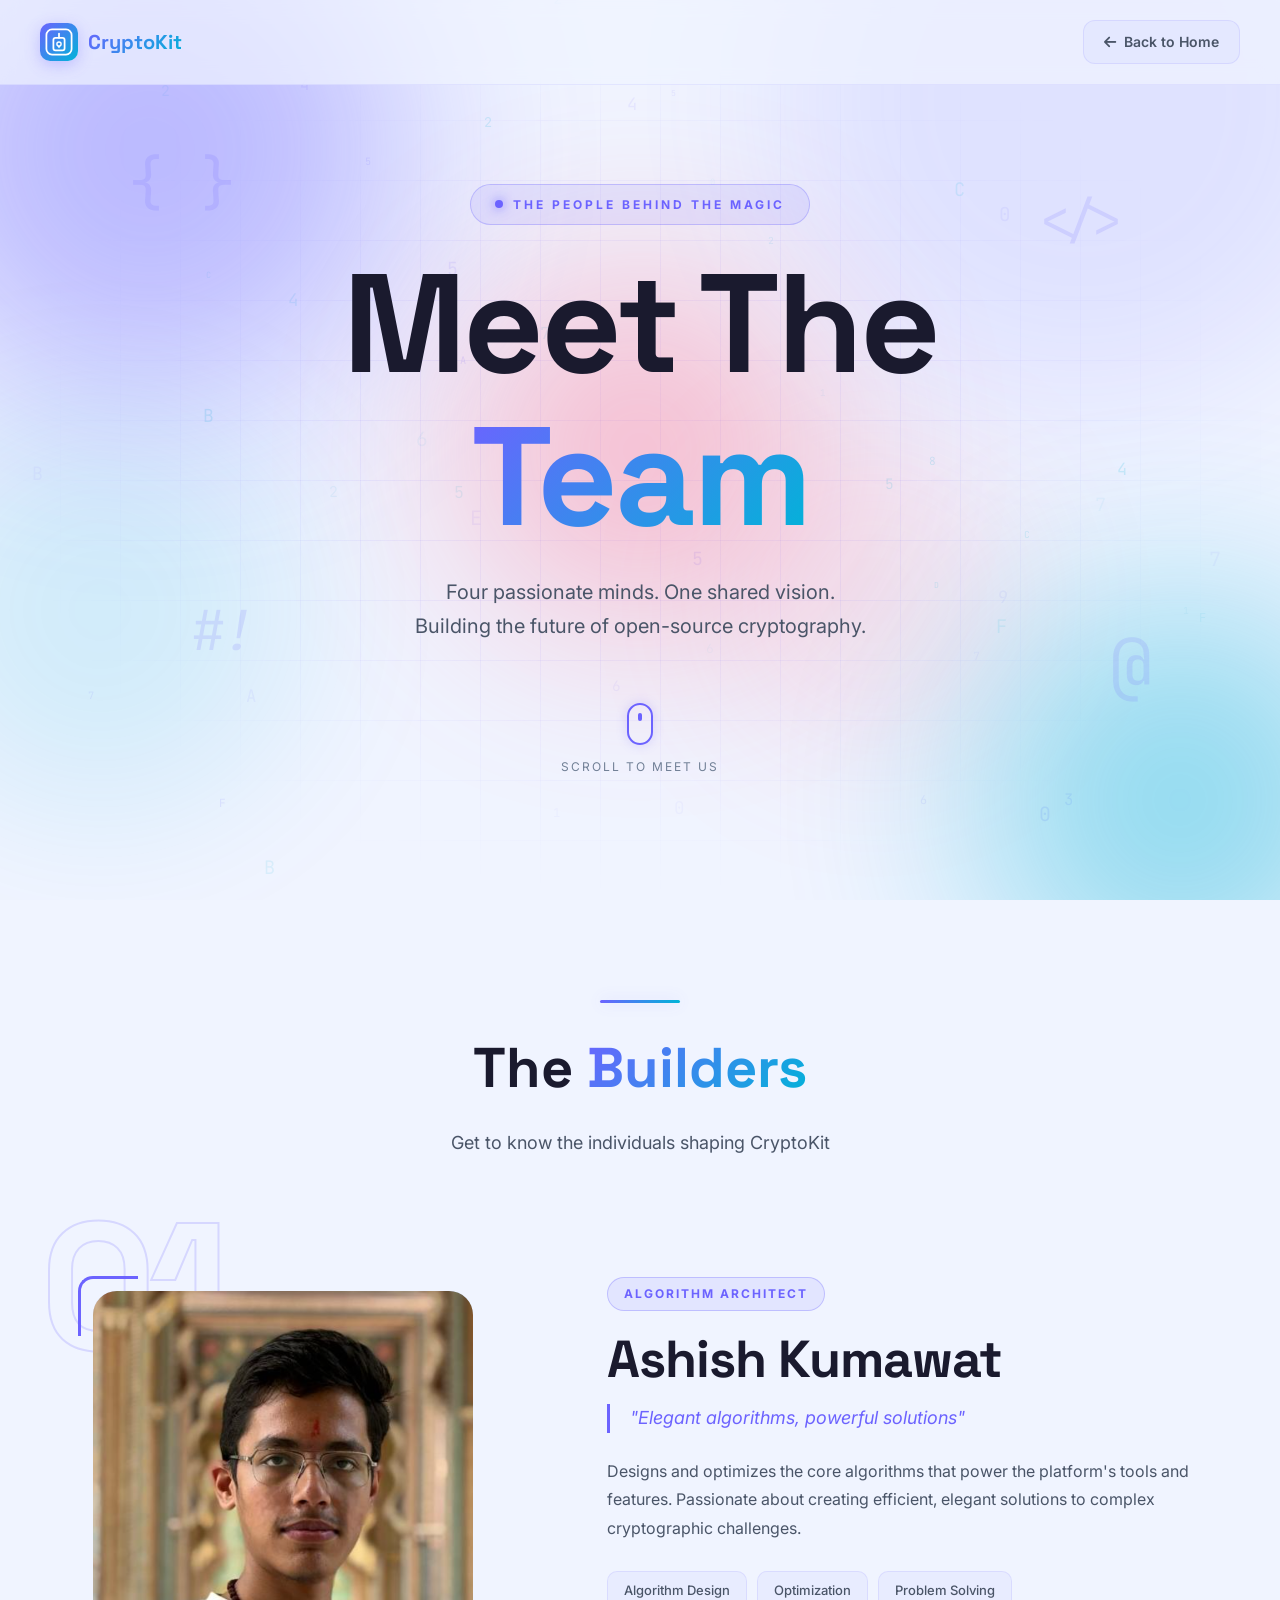
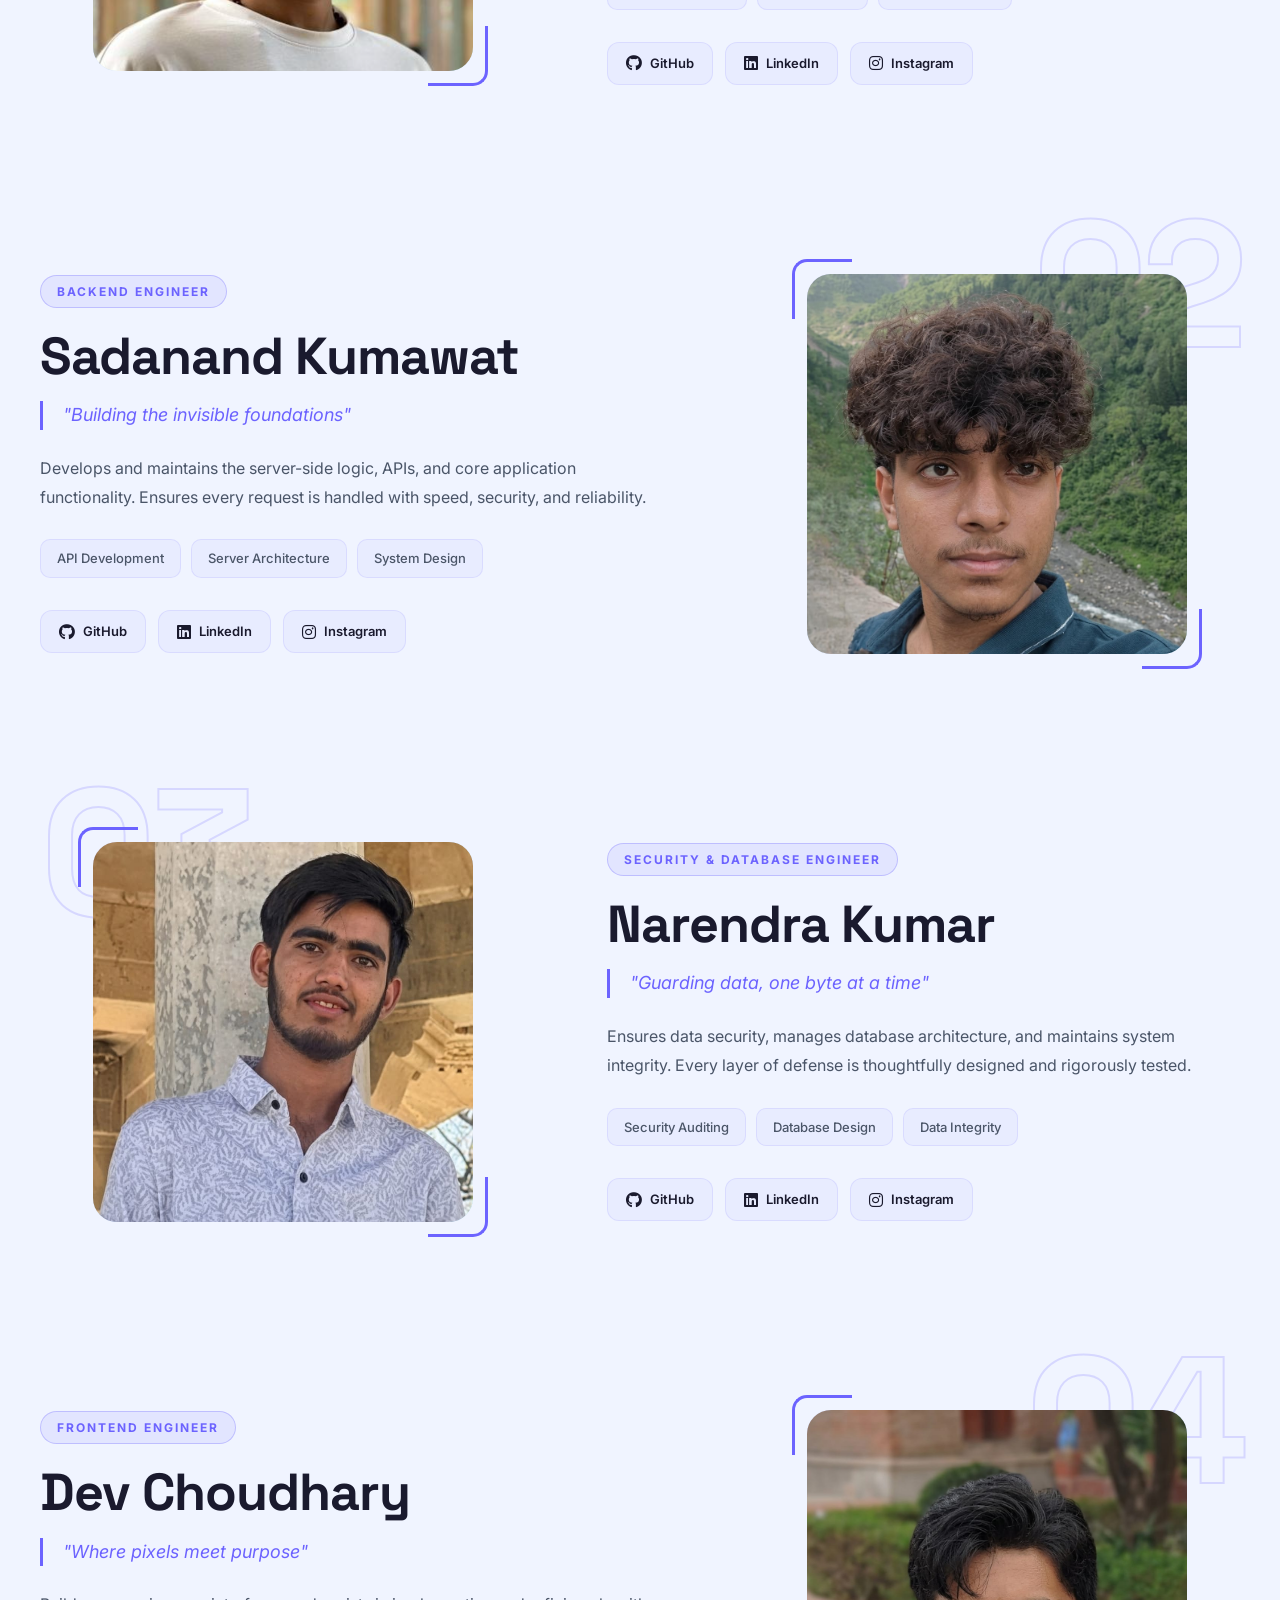
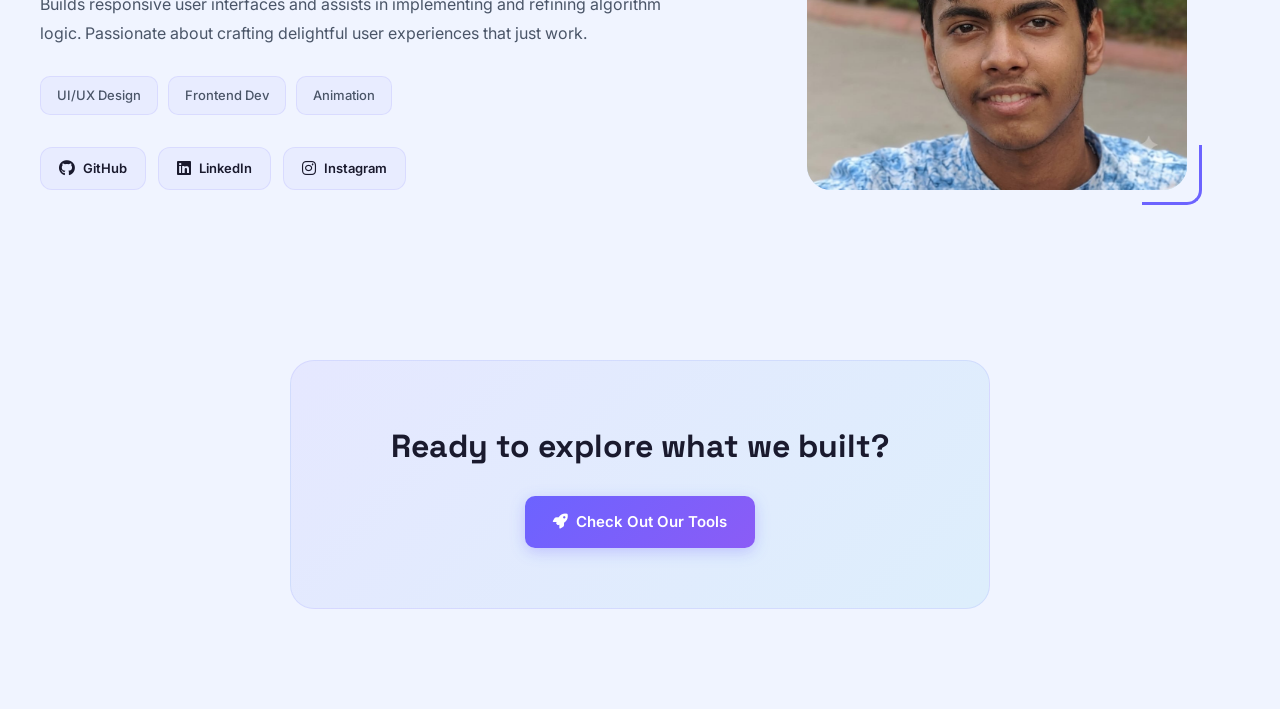
==== team.html @ e278f544 "Updated all files and added tean file" ====
<!DOCTYPE html>
<html lang="en" data-theme="normal">
<head>
    <meta charset="UTF-8">
    <meta name="viewport" content="width=device-width, initial-scale=1.0">
    <title>Meet Our Team - CryptoKit</title>

    <link href="https://fonts.googleapis.com/css2?family=Space+Grotesk:wght@300;400;500;600;700&family=JetBrains+Mono:wght@400;500;700&family=Inter:wght@300;400;500;600&family=Share+Tech+Mono&display=swap" rel="stylesheet">
    <link rel="stylesheet" href="https://cdnjs.cloudflare.com/ajax/libs/font-awesome/6.5.0/css/all.min.css">
    <link rel="stylesheet" href="style.css">
</head>
<body>

    <!-- Backgrounds -->
    <div class="bg-shapes">
        <div class="bg-shape bg-shape-1"></div>
        <div class="bg-shape bg-shape-2"></div>
        <div class="bg-shape bg-shape-3"></div>
    </div>
    <canvas id="team-particle-canvas"></canvas>

    <!-- Simple Back Navbar -->
    <nav class="team-page-nav">
        <a href="index.html" class="nav-logo">
            <div class="nav-logo-icon">
                <svg viewBox="0 0 40 40" width="28" height="28" fill="none">
                    <rect x="2" y="2" width="36" height="36" rx="8" stroke="currentColor" stroke-width="2.5"/>
                    <path d="M20 8L20 14" stroke="currentColor" stroke-width="2.5" stroke-linecap="round"/>
                    <rect x="12" y="14" width="16" height="18" rx="3" stroke="currentColor" stroke-width="2.5"/>
                    <circle cx="20" cy="23" r="3" stroke="currentColor" stroke-width="2"/>
                    <path d="M20 26L20 28" stroke="currentColor" stroke-width="2" stroke-linecap="round"/>
                </svg>
            </div>
            <span class="nav-logo-text">CryptoKit</span>
        </a>

        <a href="index.html" class="btn-back">
            <i class="fas fa-arrow-left"></i>
            <span>Back to Home</span>
        </a>
    </nav>


    <!-- ═══════════════════════════════════
         CINEMATIC INTRO SECTION
    ═══════════════════════════════════ -->
    <section class="team-intro">

        <!-- Animated Grid Background -->
        <div class="tp-grid"></div>

        <!-- Animated Radial Glow -->
        <div class="tp-glow-orb tp-orb-1"></div>
        <div class="tp-glow-orb tp-orb-2"></div>
        <div class="tp-glow-orb tp-orb-3"></div>

        <!-- Hero Content -->
        <div class="tp-hero">
            <div class="tp-badge">
                <span class="tp-badge-dot"></span>
                THE PEOPLE BEHIND THE MAGIC
            </div>

            <h1 class="tp-hero-title">
                <span class="tp-word">Meet</span>
                <span class="tp-word">The</span>
                <span class="tp-word tp-gradient">Team</span>
            </h1>

            <p class="tp-hero-subtitle">
                Four passionate minds. One shared vision.
                <br/>
                Building the future of open-source cryptography.
            </p>

            <div class="tp-scroll-hint">
                <div class="tp-mouse">
                    <div class="tp-scroll-dot"></div>
                </div>
                <span>Scroll to meet us</span>
            </div>
        </div>

        <!-- Floating decorative elements -->
        <div class="tp-float tp-float-1">{ }</div>
        <div class="tp-float tp-float-2">&lt;/&gt;</div>
        <div class="tp-float tp-float-3">#!</div>
        <div class="tp-float tp-float-4">@</div>
    </section>


    <!-- ═══════════════════════════════════
         TEAM MEMBERS SHOWCASE
    ═══════════════════════════════════ -->
    <section class="tp-members-section">

        <div class="tp-section-header">
            <div class="tp-section-line"></div>
            <h2 class="tp-section-title">The <span class="tp-gradient">Builders</span></h2>
            <p class="tp-section-desc">Get to know the individuals shaping CryptoKit</p>
        </div>

        <!-- Member Cards -->
        <div class="tp-members">

            <!-- ═══ Member 1 ═══ -->
            <div class="tp-member" data-member="1">
                <div class="tp-member-number">01</div>

                <div class="tp-member-content">
                    <div class="tp-member-photo-side">
                        <div class="tp-photo-decor tp-decor-tl"></div>
                        <div class="tp-photo-decor tp-decor-br"></div>
                        <div class="tp-photo-wrap">
                            <div class="tp-photo-glow"></div>
                            <img
                                src="images/Ashish.png"
                                alt="Ashish Kumawat"
                                class="tp-photo"
                                onerror="this.style.display='none';this.nextElementSibling.style.display='flex';"
                            />
                            <div class="tp-photo-fallback" style="display:none;">AK</div>
                        </div>
                    </div>

                    <div class="tp-member-info-side">
                        <div class="tp-member-role">Algorithm Architect</div>
                        <h3 class="tp-member-name">Ashish Kumawat</h3>
                        <div class="tp-member-tagline">"Elegant algorithms, powerful solutions"</div>
                        <p class="tp-member-bio">
                            Designs and optimizes the core algorithms that power the platform's tools
                            and features. Passionate about creating efficient, elegant solutions to
                            complex cryptographic challenges.
                        </p>

                        <div class="tp-member-skills">
                            <span class="tp-skill">Algorithm Design</span>
                            <span class="tp-skill">Optimization</span>
                            <span class="tp-skill">Problem Solving</span>
                        </div>

                        <div class="tp-member-socials">
                            <a href="https://github.com/AshishKumawat04" target="_blank" class="tp-social">
                                <i class="fab fa-github"></i> GitHub
                            </a>
                            <a href="https://www.linkedin.com/in/ashish-kumawat-96a95b322" target="_blank" class="tp-social">
                                <i class="fab fa-linkedin"></i> LinkedIn
                            </a>
                            <a href="https://instagram.com/" target="_blank" class="tp-social">
                                <i class="fab fa-instagram"></i> Instagram
                            </a>
                        </div>
                    </div>
                </div>
            </div>


            <!-- ═══ Member 2 ═══ -->
            <div class="tp-member reversed" data-member="2">
                <div class="tp-member-number">02</div>

                <div class="tp-member-content">
                    <div class="tp-member-photo-side">
                        <div class="tp-photo-decor tp-decor-tl"></div>
                        <div class="tp-photo-decor tp-decor-br"></div>
                        <div class="tp-photo-wrap">
                            <div class="tp-photo-glow"></div>
                            <img
                                src="images/Sadanand.jpeg"
                                alt="Sadanand Kumawat"
                                class="tp-photo"
                                onerror="this.style.display='none';this.nextElementSibling.style.display='flex';"
                            />
                            <div class="tp-photo-fallback" style="display:none;">SK</div>
                        </div>
                    </div>

                    <div class="tp-member-info-side">
                        <div class="tp-member-role">Backend Engineer</div>
                        <h3 class="tp-member-name">Sadanand Kumawat</h3>
                        <div class="tp-member-tagline">"Building the invisible foundations"</div>
                        <p class="tp-member-bio">
                            Develops and maintains the server-side logic, APIs, and core application
                            functionality. Ensures every request is handled with speed, security,
                            and reliability.
                        </p>

                        <div class="tp-member-skills">
                            <span class="tp-skill">API Development</span>
                            <span class="tp-skill">Server Architecture</span>
                            <span class="tp-skill">System Design</span>
                        </div>

                        <div class="tp-member-socials">
                            <a href="https://github.com/Sadanand1754" target="_blank" class="tp-social">
                                <i class="fab fa-github"></i> GitHub
                            </a>
                            <a href="https://linkedin.com/in/" target="_blank" class="tp-social">
                                <i class="fab fa-linkedin"></i> LinkedIn
                            </a>
                            <a href="https://instagram.com/" target="_blank" class="tp-social">
                                <i class="fab fa-instagram"></i> Instagram
                            </a>
                        </div>
                    </div>
                </div>
            </div>


            <!-- ═══ Member 3 ═══ -->
            <div class="tp-member" data-member="3">
                <div class="tp-member-number">03</div>

                <div class="tp-member-content">
                    <div class="tp-member-photo-side">
                        <div class="tp-photo-decor tp-decor-tl"></div>
                        <div class="tp-photo-decor tp-decor-br"></div>
                        <div class="tp-photo-wrap">
                            <div class="tp-photo-glow"></div>
                            <img
                                src="images/Narendra.jpeg"
                                alt="Narendra Kumar"
                                class="tp-photo"
                                onerror="this.style.display='none';this.nextElementSibling.style.display='flex';"
                            />
                            <div class="tp-photo-fallback" style="display:none;">NK</div>
                        </div>
                    </div>

                    <div class="tp-member-info-side">
                        <div class="tp-member-role">Security &amp; Database Engineer</div>
                        <h3 class="tp-member-name">Narendra Kumar</h3>
                        <div class="tp-member-tagline">"Guarding data, one byte at a time"</div>
                        <p class="tp-member-bio">
                            Ensures data security, manages database architecture, and maintains
                            system integrity. Every layer of defense is thoughtfully designed
                            and rigorously tested.
                        </p>

                        <div class="tp-member-skills">
                            <span class="tp-skill">Security Auditing</span>
                            <span class="tp-skill">Database Design</span>
                            <span class="tp-skill">Data Integrity</span>
                        </div>

                        <div class="tp-member-socials">
                            <a href="https://github.com/" target="_blank" class="tp-social">
                                <i class="fab fa-github"></i> GitHub
                            </a>
                            <a href="https://www.linkedin.com/in/narendra-kumar-0924/" target="_blank" class="tp-social">
                                <i class="fab fa-linkedin"></i> LinkedIn
                            </a>
                            <a href="https://instagram.com/" target="_blank" class="tp-social">
                                <i class="fab fa-instagram"></i> Instagram
                            </a>
                        </div>
                    </div>
                </div>
            </div>


            <!-- ═══ Member 4 ═══ -->
            <div class="tp-member reversed" data-member="4">
                <div class="tp-member-number">04</div>

                <div class="tp-member-content">
                    <div class="tp-member-photo-side">
                        <div class="tp-photo-decor tp-decor-tl"></div>
                        <div class="tp-photo-decor tp-decor-br"></div>
                        <div class="tp-photo-wrap">
                            <div class="tp-photo-glow"></div>
                            <img
                                src="images/Profile Photo.jpeg"
                                alt="Dev Choudhary"
                                class="tp-photo"
                                onerror="this.style.display='none';this.nextElementSibling.style.display='flex';"
                            />
                            <div class="tp-photo-fallback" style="display:none;">DC</div>
                        </div>
                    </div>

                    <div class="tp-member-info-side">
                        <div class="tp-member-role">Frontend Engineer</div>
                        <h3 class="tp-member-name">Dev Choudhary</h3>
                        <div class="tp-member-tagline">"Where pixels meet purpose"</div>
                        <p class="tp-member-bio">
                            Builds responsive user interfaces and assists in implementing and
                            refining algorithm logic. Passionate about crafting delightful user
                            experiences that just work.
                        </p>

                        <div class="tp-member-skills">
                            <span class="tp-skill">UI/UX Design</span>
                            <span class="tp-skill">Frontend Dev</span>
                            <span class="tp-skill">Animation</span>
                        </div>

                        <div class="tp-member-socials">
                            <a href="https://github.com/dev44choudhary-debug" target="_blank" class="tp-social">
                                <i class="fab fa-github"></i> GitHub
                            </a>
                            <a href="https://linkedin.com/in/dev-choudhary-2006june" target="_blank" class="tp-social">
                                <i class="fab fa-linkedin"></i> LinkedIn
                            </a>
                            <a href="https://instagram.com/devgadwal2006" target="_blank" class="tp-social">
                                <i class="fab fa-instagram"></i> Instagram
                            </a>
                        </div>
                    </div>
                </div>
            </div>

        </div>


        <!-- Bottom CTA -->
        <div class="tp-cta">
            <h3>Ready to explore what we built?</h3>
            <a href="index.html#tools" class="btn-primary">
                <i class="fas fa-rocket"></i> Check Out Our Tools
            </a>
        </div>

    </section>


    <script src="team.js"></script>
</body>
</html>
---- style.css ----
/* ═══════════════════════════════════════════
   THEME VARIABLES - NORMAL MODE
═══════════════════════════════════════════ */
[data-theme="normal"] {
    --bg-primary: #F0F4FF;
    --bg-secondary: #FFFFFF;
    --bg-card: #FFFFFF;
    --bg-card-hover: #F8F9FF;
    --primary: #6C63FF;
    --primary-glow: rgba(108, 99, 255, 0.2);
    --secondary: #00B4D8;
    --accent: #FF6584;
    --success: #06D6A0;
    --text-primary: #1A1A2E;
    --text-secondary: #4A5568;
    --text-muted: #718096;
    --border: rgba(108, 99, 255, 0.2);
    --border-hover: rgba(108, 99, 255, 0.5);
    --glass: rgba(108, 99, 255, 0.05);
    --glass-border: rgba(108, 99, 255, 0.12);
    --shadow: 0 4px 24px rgba(108, 99, 255, 0.1);
    --shadow-hover: 0 12px 40px rgba(108, 99, 255, 0.2);
    --tag-bg: rgba(108, 99, 255, 0.08);
    --tag-border: rgba(108, 99, 255, 0.2);
    --input-bg: #F7F8FF;
    --scrollbar: #6C63FF;
}

/* ═══════════════════════════════════════════
   THEME VARIABLES - HACKER MODE
═══════════════════════════════════════════ */
[data-theme="hacker"] {
    --bg-primary: #000000;
    --bg-secondary: #0A0A0A;
    --bg-card: #050505;
    --bg-card-hover: #0D1A0D;
    --primary: #00FF41;
    --primary-glow: rgba(0, 255, 65, 0.25);
    --secondary: #00FFFF;
    --accent: #FF0040;
    --success: #00FF41;
    --text-primary: #00FF41;
    --text-secondary: #00CC33;
    --text-muted: #006611;
    --border: rgba(0, 255, 65, 0.3);
    --border-hover: rgba(0, 255, 65, 0.8);
    --glass: rgba(0, 255, 65, 0.03);
    --glass-border: rgba(0, 255, 65, 0.15);
    --shadow: 0 4px 24px rgba(0, 255, 65, 0.1);
    --shadow-hover: 0 12px 40px rgba(0, 255, 65, 0.25);
    --tag-bg: rgba(0, 255, 65, 0.05);
    --tag-border: rgba(0, 255, 65, 0.2);
    --input-bg: #050505;
    --scrollbar: #00FF41;
}


/* ═══════════════════════════════════════════
   RESET & BASE STYLES
═══════════════════════════════════════════ */
* {
    margin: 0;
    padding: 0;
    box-sizing: border-box;
}

html {
    scroll-behavior: smooth;
}

body {
    font-family: 'Inter', sans-serif;
    background: var(--bg-primary);
    color: var(--text-primary);
    overflow-x: hidden;
    line-height: 1.6;
    transition: background-color 0.5s, color 0.5s;
}

a {
    text-decoration: none;
}

/* Hacker Mode Font Override */
[data-theme="hacker"] body,
[data-theme="hacker"] p,
[data-theme="hacker"] span,
[data-theme="hacker"] a,
[data-theme="hacker"] li,
[data-theme="hacker"] button,
[data-theme="hacker"] input,
[data-theme="hacker"] textarea,
[data-theme="hacker"] select {
    font-family: 'Share Tech Mono', 'JetBrains Mono', monospace !important;
}

[data-theme="hacker"] h1,
[data-theme="hacker"] h2,
[data-theme="hacker"] h3,
[data-theme="hacker"] h4,
[data-theme="hacker"] .section-title,
[data-theme="hacker"] .tool-name,
[data-theme="hacker"] .step-title,
[data-theme="hacker"] .feature-title {
    font-family: 'Share Tech Mono', monospace !important;
    letter-spacing: 2px;
}

/* Scrollbar */
::-webkit-scrollbar { width: 5px; }
::-webkit-scrollbar-track { background: var(--bg-primary); }
::-webkit-scrollbar-thumb { background: var(--scrollbar); border-radius: 3px; }


/* ═══════════════════════════════════════════
   BACKGROUNDS
═══════════════════════════════════════════ */

/* Matrix Canvas - Hacker Mode */
#matrix-canvas {
    position: fixed;
    top: 0; left: 0;
    width: 100%; height: 100%;
    z-index: 0;
    pointer-events: none;
    display: none;
    opacity: 0.15;
}
[data-theme="hacker"] #matrix-canvas { display: block; }

/* Particle Canvas - Normal Mode */
#particle-canvas {
    position: fixed;
    top: 0; left: 0;
    width: 100%; height: 100%;
    z-index: 0;
    pointer-events: none;
    opacity: 0.3;
}
[data-theme="hacker"] #particle-canvas { display: none; }

/* Scanlines Overlay - Hacker Mode */
.scanlines {
    position: fixed;
    inset: 0;
    z-index: 1;
    pointer-events: none;
    display: none;
    background: repeating-linear-gradient(
        0deg,
        transparent, transparent 2px,
        rgba(0, 255, 65, 0.015) 2px,
        rgba(0, 255, 65, 0.015) 4px
    );
}
[data-theme="hacker"] .scanlines { display: block; }

/* Gradient Blob Shapes - Normal Mode */
.bg-shapes {
    position: fixed;
    inset: 0;
    z-index: 0;
    pointer-events: none;
    overflow: hidden;
}
[data-theme="hacker"] .bg-shapes { display: none; }

.bg-shape {
    position: absolute;
    border-radius: 50%;
    filter: blur(80px);
    opacity: 0.12;
}
.bg-shape-1 {
    width: 600px; height: 600px;
    background: #6C63FF;
    top: -200px; right: -100px;
    animation: floatShape 8s ease-in-out infinite;
}
.bg-shape-2 {
    width: 400px; height: 400px;
    background: #00B4D8;
    bottom: 10%; left: -100px;
    animation: floatShape 10s ease-in-out infinite reverse;
}
.bg-shape-3 {
    width: 300px; height: 300px;
    background: #FF6584;
    top: 50%; right: 20%;
    animation: floatShape 6s ease-in-out infinite;
}

@keyframes floatShape {
    0%, 100% { transform: translate(0) scale(1); }
    50% { transform: translate(20px, -20px) scale(1.05); }
}


/* ═══════════════════════════════════════════
   GLITCH EFFECT - Hacker Mode
═══════════════════════════════════════════ */
[data-theme="hacker"] .glitch {
    position: relative;
    animation: glitch 3s infinite;
}

[data-theme="hacker"] .glitch::before,
[data-theme="hacker"] .glitch::after {
    content: attr(data-text);
    position: absolute;
    top: 0; left: 0;
    width: 100%;
    background: transparent;
}

[data-theme="hacker"] .glitch::before {
    color: #00FFFF;
    animation: glitch-1 3s infinite;
    clip-path: polygon(0 0, 100% 0, 100% 45%, 0 45%);
}

[data-theme="hacker"] .glitch::after {
    color: #FF0040;
    animation: glitch-2 3s infinite;
    clip-path: polygon(0 55%, 100% 55%, 100% 100%, 0 100%);
}

@keyframes glitch {
    0%, 90%, 100% { transform: translate(0); }
    92% { transform: translate(-2px, 1px); }
    94% { transform: translate(2px, -1px); }
}

@keyframes glitch-1 {
    0%, 90%, 100% { transform: translate(0); opacity: 0; }
    92% { transform: translate(-3px); opacity: 0.8; }
    94% { transform: translate(3px); opacity: 0.8; }
    96% { transform: translate(0); opacity: 0; }
}

@keyframes glitch-2 {
    0%, 90%, 100% { transform: translate(0); opacity: 0; }
    93% { transform: translate(3px); opacity: 0.8; }
    95% { transform: translate(-3px); opacity: 0.8; }
    97% { transform: translate(0); opacity: 0; }
}

/* Border Pulse for Hacker Cards */
[data-theme="hacker"] .tool-card,
[data-theme="hacker"] .feature-card,
[data-theme="hacker"] .stat-card {
    animation: borderPulse 3s ease-in-out infinite;
}

@keyframes borderPulse {
    0%, 100% { border-color: rgba(0, 255, 65, 0.15); }
    50% { border-color: rgba(0, 255, 65, 0.4); }
}

[data-theme="hacker"] .tool-card:hover,
[data-theme="hacker"] .feature-card:hover,
[data-theme="hacker"] .stat-card:hover {
    animation: none;
}

/* Hacker Text Glow */
[data-theme="hacker"] .section-title,
[data-theme="hacker"] .tool-name,
[data-theme="hacker"] .hero-title {
    text-shadow: 0 0 10px rgba(0, 255, 65, 0.3);
}


/* ═══════════════════════════════════════════
   REUSABLE COMPONENTS
═══════════════════════════════════════════ */
.container {
    max-width: 1200px;
    margin: 0 auto;
    padding: 0 24px;
}

.section-badge {
    display: inline-block;
    background: var(--glass);
    border: 1px solid var(--glass-border);
    color: var(--primary);
    padding: 6px 16px;
    border-radius: 20px;
    font-size: 12px;
    font-weight: 500;
    letter-spacing: 1.5px;
    text-transform: uppercase;
    margin-bottom: 16px;
    transition: all 0.3s;
}

.section-title {
    font-family: 'Space Grotesk', sans-serif;
    font-size: clamp(28px, 4vw, 42px);
    font-weight: 700;
    color: var(--text-primary);
    margin-bottom: 12px;
}

.section-subtitle {
    font-size: 16px;
    color: var(--text-secondary);
    max-width: 550px;
}

/* Gradient Text */
[data-theme="normal"] .gradient-text {
    background: linear-gradient(135deg, #6C63FF, #00B4D8);
    -webkit-background-clip: text;
    -webkit-text-fill-color: transparent;
}

[data-theme="hacker"] .gradient-text {
    background: linear-gradient(135deg, #00FF41, #00FFFF);
    -webkit-background-clip: text;
    -webkit-text-fill-color: transparent;
    filter: drop-shadow(0 0 8px rgba(0, 255, 65, 0.5));
}


/* ═══════════════════════════════════════════
   BUTTONS
═══════════════════════════════════════════ */
.btn-primary {
    display: inline-flex;
    align-items: center;
    gap: 8px;
    padding: 14px 28px;
    border-radius: 10px;
    border: none;
    font-size: 15px;
    font-weight: 600;
    cursor: pointer;
    transition: all 0.3s;
    font-family: inherit;
}

[data-theme="normal"] .btn-primary {
    background: linear-gradient(135deg, #6C63FF, #8B5CF6);
    color: #fff;
    box-shadow: 0 4px 15px rgba(108, 99, 255, 0.3);
}
[data-theme="normal"] .btn-primary:hover {
    transform: translateY(-2px);
    box-shadow: 0 8px 25px rgba(108, 99, 255, 0.4);
}

[data-theme="hacker"] .btn-primary {
    background: transparent;
    color: var(--primary);
    border: 1px solid var(--primary);
    box-shadow: 0 0 15px var(--primary-glow);
    letter-spacing: 2px;
    text-transform: uppercase;
}
[data-theme="hacker"] .btn-primary:hover {
    background: var(--primary);
    color: #000;
    box-shadow: 0 0 30px var(--primary-glow);
    transform: translateY(-2px);
}

.btn-secondary {
    display: inline-flex;
    align-items: center;
    gap: 8px;
    padding: 14px 28px;
    border-radius: 10px;
    font-size: 15px;
    font-weight: 500;
    cursor: pointer;
    transition: all 0.3s;
    font-family: inherit;
}

[data-theme="normal"] .btn-secondary {
    background: #fff;
    color: var(--text-primary);
    border: 1px solid var(--border);
}
[data-theme="normal"] .btn-secondary:hover {
    border-color: var(--primary);
    color: var(--primary);
}

[data-theme="hacker"] .btn-secondary {
    background: transparent;
    color: var(--secondary);
    border: 1px solid rgba(0, 255, 255, 0.3);
    letter-spacing: 2px;
    text-transform: uppercase;
}
[data-theme="hacker"] .btn-secondary:hover {
    border-color: var(--secondary);
    box-shadow: 0 0 20px rgba(0, 255, 255, 0.2);
}


/* ═══════════════════════════════════════════
   THEME TOGGLE
═══════════════════════════════════════════ */
.theme-toggle {
    display: flex;
    align-items: center;
    gap: 10px;
    background: var(--glass);
    border: 1px solid var(--glass-border);
    border-radius: 50px;
    padding: 6px 14px;
    cursor: pointer;
    transition: all 0.3s;
    user-select: none;
}
.theme-toggle:hover {
    border-color: var(--primary);
    box-shadow: 0 0 15px var(--primary-glow);
}

.theme-toggle-label {
    font-size: 12px;
    font-weight: 600;
    color: var(--text-secondary);
    white-space: nowrap;
}
[data-theme="hacker"] .theme-toggle-label {
    color: var(--primary);
    letter-spacing: 1px;
}

.toggle-switch {
    width: 36px;
    height: 20px;
    background: var(--glass-border);
    border-radius: 10px;
    position: relative;
    transition: background 0.3s;
}
.toggle-switch::after {
    content: '';
    position: absolute;
    top: 3px; left: 3px;
    width: 14px; height: 14px;
    border-radius: 50%;
    background: var(--text-muted);
    transition: all 0.3s;
}
[data-theme="hacker"] .toggle-switch {
    background: rgba(0, 255, 65, 0.2);
}
[data-theme="hacker"] .toggle-switch::after {
    left: 19px;
    background: var(--primary);
    box-shadow: 0 0 8px var(--primary);
}

/* Theme Transition Overlay */
.theme-transition-overlay {
    position: fixed;
    inset: 0;
    z-index: 9999;
    pointer-events: none;
    display: none;
    align-items: center;
    justify-content: center;
    background: #000;
    opacity: 0;
    transition: opacity 0.3s;
}
.theme-transition-overlay.active {
    display: flex;
    opacity: 1;
}
.transition-text {
    font-family: 'Share Tech Mono', monospace;
    font-size: clamp(12px, 1.5vw, 18px);
    color: #00FF41;
    text-align: center;
    text-shadow: 0 0 20px #00FF41;
    padding: 20px;
    line-height: 2;
}


/* ═══════════════════════════════════════════
   NAVBAR
═══════════════════════════════════════════ */
.navbar {
    position: fixed;
    top: 0; left: 0; right: 0;
    z-index: 1000;
    padding: 0 32px;
    height: 70px;
    display: flex;
    align-items: center;
    justify-content: space-between;
    transition: all 0.4s;
}

[data-theme="normal"] .navbar {
    background: rgba(255, 255, 255, 0.8);
    backdrop-filter: blur(20px);
    border-bottom: 1px solid rgba(108, 99, 255, 0.1);
}
[data-theme="hacker"] .navbar {
    background: rgba(0, 0, 0, 0.85);
    backdrop-filter: blur(10px);
    border-bottom: 1px solid rgba(0, 255, 65, 0.15);
}
.navbar.scrolled { box-shadow: var(--shadow); }

.nav-logo {
    display: flex;
    align-items: center;
    gap: 10px;
}

.nav-logo-icon {
    width: 38px; height: 38px;
    border-radius: 10px;
    display: flex;
    align-items: center;
    justify-content: center;
    font-size: 18px;
    transition: all 0.3s;
}
[data-theme="normal"] .nav-logo-icon {
    background: linear-gradient(135deg, #6C63FF, #00B4D8);
    box-shadow: 0 4px 15px rgba(108, 99, 255, 0.3);
}
[data-theme="hacker"] .nav-logo-icon {
    background: transparent;
    border: 1px solid var(--primary);
    box-shadow: 0 0 10px var(--primary-glow);
}
.nav-logo:hover .nav-logo-icon {
    transform: rotate(15deg) scale(1.1);
}

.nav-logo-text {
    font-family: 'Space Grotesk', sans-serif;
    font-size: 20px;
    font-weight: 700;
}
[data-theme="normal"] .nav-logo-text {
    background: linear-gradient(135deg, #6C63FF, #00B4D8);
    -webkit-background-clip: text;
    -webkit-text-fill-color: transparent;
}
[data-theme="hacker"] .nav-logo-text {
    color: var(--primary);
    letter-spacing: 3px;
    text-shadow: 0 0 10px var(--primary-glow);
}

.nav-links {
    display: flex;
    align-items: center;
    gap: 32px;
    list-style: none;
}
.nav-links a {
    font-size: 14px;
    font-weight: 500;
    transition: all 0.3s;
    position: relative;
    color: var(--text-secondary);
}
.nav-links a::after {
    content: '';
    position: absolute;
    bottom: -4px; left: 0;
    width: 0; height: 2px;
    border-radius: 2px;
    transition: width 0.3s;
}
[data-theme="normal"] .nav-links a::after {
    background: linear-gradient(90deg, #6C63FF, #00B4D8);
}
[data-theme="hacker"] .nav-links a::after {
    background: var(--primary);
    box-shadow: 0 0 8px var(--primary);
}
.nav-links a:hover { color: var(--primary); }
.nav-links a:hover::after { width: 100%; }

.nav-actions {
    display: flex;
    align-items: center;
    gap: 12px;
}

.btn-nav-login {
    background: none;
    border: 1px solid transparent;
    font-size: 14px;
    font-weight: 500;
    cursor: pointer;
    padding: 8px 16px;
    border-radius: 8px;
    transition: all 0.3s;
    font-family: inherit;
    color: var(--text-secondary);
}
.btn-nav-login:hover {
    color: var(--primary);
    background: var(--glass);
}

.btn-nav-cta {
    border: none;
    padding: 9px 20px;
    border-radius: 8px;
    font-size: 13px;
    font-weight: 600;
    cursor: pointer;
    transition: all 0.3s;
    font-family: inherit;
}
[data-theme="normal"] .btn-nav-cta {
    background: linear-gradient(135deg, #6C63FF, #8B5CF6);
    color: #fff;
    box-shadow: 0 4px 12px rgba(108, 99, 255, 0.3);
}
[data-theme="normal"] .btn-nav-cta:hover {
    transform: translateY(-1px);
    box-shadow: 0 6px 20px rgba(108, 99, 255, 0.4);
}
[data-theme="hacker"] .btn-nav-cta {
    background: var(--primary);
    color: #000;
    letter-spacing: 2px;
    text-transform: uppercase;
    box-shadow: 0 0 15px var(--primary-glow);
}
[data-theme="hacker"] .btn-nav-cta:hover {
    box-shadow: 0 0 30px var(--primary-glow);
}

/* Hamburger */
.hamburger {
    display: none;
    flex-direction: column;
    gap: 5px;
    cursor: pointer;
    padding: 5px;
}
.hamburger span {
    display: block;
    width: 24px; height: 2px;
    background: var(--text-primary);
    border-radius: 2px;
}

/* Mobile Menu */
.mobile-menu {
    display: none;
    position: fixed;
    top: 70px; left: 0; right: 0;
    backdrop-filter: blur(20px);
    border-bottom: 1px solid var(--glass-border);
    padding: 24px;
    z-index: 999;
    flex-direction: column;
    gap: 16px;
}
[data-theme="normal"] .mobile-menu { background: rgba(255, 255, 255, 0.95); }
[data-theme="hacker"] .mobile-menu { background: rgba(0, 0, 0, 0.97); }
.mobile-menu.open { display: flex; }
.mobile-menu a {
    font-size: 16px;
    padding: 10px 0;
    border-bottom: 1px solid var(--glass-border);
    color: var(--text-secondary);
}
.mobile-menu a:hover { color: var(--primary); }


/* ═══════════════════════════════════════════
   HERO SECTION
═══════════════════════════════════════════ */
.hero {
    min-height: 100vh;
    display: flex;
    align-items: center;
    padding: 100px 24px 60px;
    position: relative;
    z-index: 2;
}

.hero-container {
    max-width: 1200px;
    margin: 0 auto;
    width: 100%;
    display: grid;
    grid-template-columns: 1fr 1fr;
    gap: 60px;
    align-items: center;
}

.hero-badge {
    display: inline-flex;
    align-items: center;
    gap: 8px;
    padding: 8px 16px;
    border-radius: 20px;
    font-size: 13px;
    font-weight: 500;
    margin-bottom: 24px;
}
[data-theme="normal"] .hero-badge {
    background: rgba(0, 180, 216, 0.08);
    border: 1px solid rgba(0, 180, 216, 0.25);
    color: var(--secondary);
}
[data-theme="hacker"] .hero-badge {
    background: rgba(0, 255, 65, 0.05);
    border: 1px solid rgba(0, 255, 65, 0.25);
    color: var(--primary);
    letter-spacing: 2px;
}

.hero-badge .dot {
    width: 7px; height: 7px;
    border-radius: 50%;
    animation: pulse 2s infinite;
}
[data-theme="normal"] .hero-badge .dot { background: var(--secondary); }
[data-theme="hacker"] .hero-badge .dot {
    background: var(--primary);
    box-shadow: 0 0 6px var(--primary);
}

@keyframes pulse {
    0%, 100% { opacity: 1; transform: scale(1); }
    50% { opacity: 0.4; transform: scale(0.8); }
}

.hero-title {
    font-family: 'Space Grotesk', sans-serif;
    font-size: clamp(36px, 5vw, 64px);
    font-weight: 700;
    line-height: 1.15;
    margin-bottom: 20px;
    color: var(--text-primary);
}

.hero-subtitle {
    font-size: 17px;
    color: var(--text-secondary);
    margin-bottom: 36px;
    line-height: 1.7;
    max-width: 480px;
}

.hero-buttons {
    display: flex;
    gap: 14px;
    flex-wrap: wrap;
    margin-bottom: 44px;
}

.hero-trust {
    display: flex;
    flex-wrap: wrap;
    gap: 20px;
}

.trust-item {
    display: flex;
    align-items: center;
    gap: 7px;
    font-size: 13px;
    color: var(--text-secondary);
}
.trust-item i { color: var(--success); }


/* ═══════════════════════════════════════════
   TERMINAL
═══════════════════════════════════════════ */
.hero-terminal {
    border-radius: 16px;
    overflow: hidden;
    transition: all 0.5s;
}
[data-theme="normal"] .hero-terminal {
    background: #1E1E2E;
    border: 1px solid rgba(108, 99, 255, 0.2);
    box-shadow: 0 25px 60px rgba(108, 99, 255, 0.15);
}
[data-theme="hacker"] .hero-terminal {
    background: #000;
    border: 1px solid var(--primary);
    box-shadow: 0 0 30px var(--primary-glow);
}

.terminal-header {
    padding: 14px 18px;
    display: flex;
    align-items: center;
    gap: 10px;
}
[data-theme="normal"] .terminal-header {
    background: rgba(255, 255, 255, 0.04);
    border-bottom: 1px solid rgba(255, 255, 255, 0.06);
}
[data-theme="hacker"] .terminal-header {
    background: rgba(0, 255, 65, 0.03);
    border-bottom: 1px solid rgba(0, 255, 65, 0.1);
}

.terminal-dots { display: flex; gap: 6px; }
.terminal-dot { width: 12px; height: 12px; border-radius: 50%; }
.terminal-dot.red { background: #FF5F57; }
.terminal-dot.yellow { background: #FFBD2E; }
.terminal-dot.green { background: #28CA41; }
[data-theme="hacker"] .terminal-dot.red { background: #FF0040; box-shadow: 0 0 6px #FF0040; }
[data-theme="hacker"] .terminal-dot.yellow { background: #FFD700; box-shadow: 0 0 6px #FFD700; }
[data-theme="hacker"] .terminal-dot.green { background: #00FF41; box-shadow: 0 0 6px #00FF41; }

.terminal-title {
    font-family: 'JetBrains Mono', monospace;
    font-size: 12px;
    color: #666;
    margin-left: 8px;
}
[data-theme="hacker"] .terminal-title { color: rgba(0, 255, 65, 0.4); }

.terminal-body {
    padding: 24px;
    font-family: 'JetBrains Mono', monospace;
    font-size: 13.5px;
    line-height: 1.9;
    height: 440px;                 /* ✅ Locked height prevents layout jumps */
    min-height: 440px;
    max-height: 440px;
    overflow-y: auto;
    box-sizing: border-box;
    color: #cbd5e1;
}
[data-theme="hacker"] .terminal-body {
    font-family: 'Share Tech Mono', monospace;
    font-size: 14px;
}

.terminal-line {
    margin-bottom: 8px;
    opacity: 0;
    animation: fadeInLine 0.3s ease forwards;
}

@keyframes fadeInLine {
    from { opacity: 0; transform: translateX(-8px); }
    to { opacity: 1; transform: translateX(0); }
}

.terminal-prompt { color: #6C63FF; font-weight: 700; margin-right: 6px; }
.terminal-cmd { color: #f1f5f9; font-weight: 500; }
.terminal-key { color: #cbd5e1; padding-left: 4px; }
.terminal-value { color: #38bdf8; word-break: break-all; }
.terminal-success { color: #4ade80; }

[data-theme="hacker"] .terminal-prompt { color: #00FF41; text-shadow: 0 0 8px #00FF41; }
[data-theme="hacker"] .terminal-cmd { color: #00FF41; }
[data-theme="hacker"] .terminal-key { color: rgba(0, 255, 65, 0.6); }
[data-theme="hacker"] .terminal-value { color: #00FFFF; text-shadow: 0 0 6px rgba(0, 255, 255, 0.5); }
[data-theme="hacker"] .terminal-success { color: #00FF41; text-shadow: 0 0 8px rgba(0, 255, 65, 0.6); }

.terminal-cursor {
    display: inline-block;
    width: 8px; height: 15px;
    vertical-align: middle;
    border-radius: 1px;
    animation: blink 1s infinite;
}
[data-theme="normal"] .terminal-cursor { background: #6C63FF; }
[data-theme="hacker"] .terminal-cursor { background: #00FF41; box-shadow: 0 0 8px #00FF41; }

@keyframes blink {
    0%, 100% { opacity: 1; }
    50% { opacity: 0; }
}


/* ═══════════════════════════════════════════
   LIVE DEMO SECTION
═══════════════════════════════════════════ */
.live-demo {
    position: relative;
    z-index: 2;
    padding: 0 24px 80px;
}

.demo-container {
    max-width: 900px;
    margin: 0 auto;
    border-radius: 20px;
    padding: 36px;
    transition: all 0.5s;
}
[data-theme="normal"] .demo-container {
    background: #fff;
    border: 1px solid var(--border);
    box-shadow: 0 8px 40px rgba(108, 99, 255, 0.12);
}
[data-theme="hacker"] .demo-container {
    background: #050505;
    border: 1px solid rgba(0, 255, 65, 0.2);
}

.demo-header { text-align: center; margin-bottom: 28px; }
.demo-header h2 {
    font-family: 'Space Grotesk', sans-serif;
    font-size: 24px; font-weight: 700;
    color: var(--text-primary); margin-bottom: 8px;
}
.demo-header p { color: var(--text-secondary); font-size: 14px; }

.demo-tabs { display: flex; gap: 8px; margin-bottom: 24px; flex-wrap: wrap; }
.demo-tab {
    padding: 8px 18px; border-radius: 8px;
    font-size: 13px; font-weight: 500;
    cursor: pointer; transition: all 0.3s; font-family: inherit;
}
[data-theme="normal"] .demo-tab {
    background: var(--glass); border: 1px solid var(--glass-border);
    color: var(--text-secondary);
}
[data-theme="hacker"] .demo-tab {
    background: transparent; border: 1px solid rgba(0, 255, 65, 0.15);
    color: rgba(0, 255, 65, 0.5);
}
[data-theme="normal"] .demo-tab.active,
[data-theme="normal"] .demo-tab:hover {
    background: var(--primary); border-color: var(--primary); color: #fff;
}
[data-theme="hacker"] .demo-tab.active,
[data-theme="hacker"] .demo-tab:hover {
    background: rgba(0, 255, 65, 0.1); border-color: var(--primary);
    color: var(--primary);
}

.demo-input-area {
    display: grid; grid-template-columns: 1fr auto;
    gap: 12px; align-items: flex-end; margin-bottom: 16px;
}

.demo-input {
    border-radius: 10px; padding: 14px 16px;
    font-size: 14px; font-family: inherit;
    width: 100%; resize: vertical; min-height: 80px;
    transition: all 0.3s; outline: none;
}
[data-theme="normal"] .demo-input {
    background: var(--input-bg); border: 1px solid var(--glass-border);
    color: var(--text-primary);
}
[data-theme="hacker"] .demo-input {
    background: #000; border: 1px solid rgba(0, 255, 65, 0.2);
    color: var(--primary); caret-color: var(--primary);
}
[data-theme="hacker"] .demo-input::placeholder { color: rgba(0, 255, 65, 0.3); }
[data-theme="normal"] .demo-input:focus {
    border-color: var(--primary);
    box-shadow: 0 0 0 3px var(--primary-glow);
}
[data-theme="hacker"] .demo-input:focus {
    border-color: var(--primary);
    box-shadow: 0 0 15px rgba(0, 255, 65, 0.1);
}

.demo-controls { display: flex; flex-direction: column; gap: 8px; }

.demo-select {
    border-radius: 8px; padding: 10px 14px;
    font-size: 13px; cursor: pointer;
    outline: none; font-family: inherit;
}
[data-theme="normal"] .demo-select {
    background: var(--input-bg); border: 1px solid var(--glass-border);
    color: var(--text-primary);
}
[data-theme="hacker"] .demo-select {
    background: #000; border: 1px solid rgba(0, 255, 65, 0.2);
    color: var(--primary);
}

.demo-result {
    border-radius: 10px; padding: 16px; display: flex;
    justify-content: space-between; align-items: center;
    gap: 12px; min-height: 58px;
}
[data-theme="normal"] .demo-result {
    background: var(--input-bg); border: 1px solid var(--glass-border);
}
[data-theme="hacker"] .demo-result {
    background: #000; border: 1px solid rgba(0, 255, 65, 0.15);
}

.demo-result-text {
    font-family: 'JetBrains Mono', monospace;
    font-size: 13px; word-break: break-all; flex: 1;
}
[data-theme="normal"] .demo-result-text { color: var(--secondary); }
[data-theme="hacker"] .demo-result-text {
    color: var(--primary); text-shadow: 0 0 6px rgba(0, 255, 65, 0.4);
}

.demo-result-placeholder {
    font-size: 13px; font-style: italic; color: var(--text-muted);
}

.btn-copy {
    padding: 8px 14px; border-radius: 8px;
    font-size: 12px; cursor: pointer;
    transition: all 0.3s; white-space: nowrap; font-family: inherit;
}
[data-theme="normal"] .btn-copy {
    background: rgba(108, 99, 255, 0.08);
    border: 1px solid rgba(108, 99, 255, 0.2); color: var(--primary);
}
[data-theme="normal"] .btn-copy:hover { background: var(--primary); color: #fff; }
[data-theme="hacker"] .btn-copy {
    background: transparent; border: 1px solid rgba(0, 255, 65, 0.3);
    color: var(--primary);
}
[data-theme="hacker"] .btn-copy:hover { background: var(--primary); color: #000; }


/* ═══════════════════════════════════════════
   TOOLS SECTION
═══════════════════════════════════════════ */
.tools-section { position: relative; z-index: 2; padding: 80px 24px; }
.tools-header { text-align: center; margin-bottom: 56px; }
.tools-header .section-subtitle { margin: 0 auto; }

.tools-grid {
    max-width: 1200px; margin: 0 auto;
    display: grid; grid-template-columns: repeat(3, 1fr); gap: 24px;
}

.tool-card {
    border-radius: 16px; padding: 28px;
    transition: all 0.4s; cursor: pointer;
    position: relative; overflow: hidden; display: block;
}
[data-theme="normal"] .tool-card {
    background: #fff; border: 1px solid var(--glass-border);
    box-shadow: var(--shadow);
}
[data-theme="hacker"] .tool-card {
    background: #050505; border: 1px solid rgba(0, 255, 65, 0.15);
}

.tool-card::before {
    content: ''; position: absolute;
    top: 0; left: 0; right: 0; height: 2px;
    opacity: 0; transition: opacity 0.4s;
}
[data-theme="normal"] .tool-card::before {
    background: linear-gradient(90deg, #6C63FF, #00B4D8);
}
[data-theme="hacker"] .tool-card::before {
    background: linear-gradient(90deg, #00FF41, #00FFFF);
    box-shadow: 0 0 10px #00FF41;
}
.tool-card:hover::before { opacity: 1; }

[data-theme="normal"] .tool-card:hover {
    border-color: rgba(108, 99, 255, 0.4);
    transform: translateY(-6px);
    box-shadow: var(--shadow-hover);
}
[data-theme="hacker"] .tool-card:hover {
    border-color: var(--primary);
    transform: translateY(-4px);
    box-shadow: 0 0 25px var(--primary-glow);
    animation: none;
}

.tool-icon {
    width: 52px; height: 52px; border-radius: 14px;
    display: flex; align-items: center; justify-content: center;
    font-size: 22px; margin-bottom: 18px; transition: transform 0.3s;
}
.tool-card:hover .tool-icon { transform: scale(1.1) rotate(5deg); }

[data-theme="normal"] .tool-icon.purple { background: rgba(108, 99, 255, 0.1); color: #6C63FF; }
[data-theme="normal"] .tool-icon.blue { background: rgba(0, 180, 216, 0.1); color: #00B4D8; }
[data-theme="normal"] .tool-icon.green { background: rgba(6, 214, 160, 0.1); color: #06D6A0; }
[data-theme="normal"] .tool-icon.red { background: rgba(255, 101, 132, 0.1); color: #FF6584; }
[data-theme="normal"] .tool-icon.yellow { background: rgba(255, 215, 0, 0.1); color: #FFD700; }
[data-theme="normal"] .tool-icon.pink { background: rgba(236, 72, 153, 0.1); color: #EC4899; }

[data-theme="hacker"] .tool-icon.purple,
[data-theme="hacker"] .tool-icon.blue,
[data-theme="hacker"] .tool-icon.green,
[data-theme="hacker"] .tool-icon.red,
[data-theme="hacker"] .tool-icon.yellow,
[data-theme="hacker"] .tool-icon.pink {
    background: rgba(0, 255, 65, 0.05); color: var(--primary);
    border: 1px solid rgba(0, 255, 65, 0.2);
    text-shadow: 0 0 8px var(--primary-glow);
}

.tool-name {
    font-family: 'Space Grotesk', sans-serif;
    font-size: 18px; font-weight: 600;
    color: var(--text-primary); margin-bottom: 10px;
}
.tool-desc {
    font-size: 14px; color: var(--text-secondary);
    line-height: 1.6; margin-bottom: 20px;
}
.tool-tags { display: flex; flex-wrap: wrap; gap: 6px; margin-bottom: 20px; }
.tag {
    background: var(--tag-bg); border: 1px solid var(--tag-border);
    padding: 3px 10px; border-radius: 12px; font-size: 11px;
    font-family: 'JetBrains Mono', monospace; color: var(--text-muted);
}
.tool-cta {
    display: flex; align-items: center; gap: 6px;
    font-size: 13px; font-weight: 600;
    opacity: 0; transform: translateY(5px);
    transition: all 0.3s; color: var(--primary);
}
.tool-card:hover .tool-cta { opacity: 1; transform: translateY(0); }


/* ═══════════════════════════════════════════
   WHY US SECTION
═══════════════════════════════════════════ */
.why-section { position: relative; z-index: 2; padding: 80px 24px; }
.why-container {
    max-width: 1200px; margin: 0 auto;
    display: grid; grid-template-columns: 1fr 1fr;
    gap: 80px; align-items: center;
}
.why-features { display: grid; grid-template-columns: 1fr 1fr; gap: 20px; }

.feature-card { border-radius: 14px; padding: 22px; transition: all 0.3s; }
[data-theme="normal"] .feature-card {
    background: #fff; border: 1px solid var(--glass-border);
    box-shadow: var(--shadow);
}
[data-theme="hacker"] .feature-card {
    background: #050505; border: 1px solid rgba(0, 255, 65, 0.1);
}
[data-theme="normal"] .feature-card:hover {
    border-color: rgba(108, 99, 255, 0.3);
    box-shadow: var(--shadow-hover);
}
[data-theme="hacker"] .feature-card:hover {
    border-color: rgba(0, 255, 65, 0.4); animation: none;
}

.feature-icon { font-size: 28px; margin-bottom: 12px; }
.feature-title {
    font-family: 'Space Grotesk', sans-serif;
    font-size: 15px; font-weight: 600;
    color: var(--text-primary); margin-bottom: 8px;
}
.feature-desc { font-size: 13px; color: var(--text-secondary); line-height: 1.6; }

.why-list { list-style: none; display: flex; flex-direction: column; gap: 16px; }
.why-list li {
    display: flex; align-items: flex-start; gap: 12px;
    font-size: 15px; color: var(--text-secondary);
}
.why-list li .check {
    width: 22px; height: 22px; border-radius: 50%;
    display: flex; align-items: center; justify-content: center;
    flex-shrink: 0; margin-top: 2px;
}
[data-theme="normal"] .why-list li .check {
    background: rgba(6, 214, 160, 0.1);
    border: 1px solid rgba(6, 214, 160, 0.3);
}
[data-theme="hacker"] .why-list li .check {
    background: rgba(0, 255, 65, 0.05);
    border: 1px solid rgba(0, 255, 65, 0.3);
}
.why-list li .check i { font-size: 11px; color: var(--success); }


/* ═══════════════════════════════════════════
   HOW IT WORKS SECTION
═══════════════════════════════════════════ */
.how-section { position: relative; z-index: 2; padding: 80px 24px; }
.how-header { text-align: center; margin-bottom: 64px; }
.how-steps {
    max-width: 1000px; margin: 0 auto;
    display: grid; grid-template-columns: 1fr auto 1fr auto 1fr;
    align-items: start;
}
.step-card { text-align: center; padding: 0 20px; }
.step-number {
    width: 64px; height: 64px; border-radius: 18px;
    display: flex; align-items: center; justify-content: center;
    font-family: 'Space Grotesk', sans-serif;
    font-size: 24px; font-weight: 700; margin: 0 auto 20px;
}
[data-theme="normal"] .step-number {
    background: linear-gradient(135deg, #6C63FF, #8B5CF6);
    color: #fff; box-shadow: 0 8px 20px rgba(108, 99, 255, 0.3);
}
[data-theme="hacker"] .step-number {
    background: transparent; border: 2px solid var(--primary);
    color: var(--primary); box-shadow: 0 0 20px var(--primary-glow);
}
.step-icon { font-size: 32px; margin-bottom: 16px; }
.step-title {
    font-family: 'Space Grotesk', sans-serif;
    font-size: 18px; font-weight: 600;
    color: var(--text-primary); margin-bottom: 10px;
}
.step-desc { font-size: 14px; color: var(--text-secondary); line-height: 1.6; }
.step-connector {
    display: flex; align-items: center; padding-top: 32px;
    font-size: 24px; opacity: 0.4; color: var(--primary);
}


/* ═══════════════════════════════════════════
   STATS SECTION
═══════════════════════════════════════════ */
.stats-section { position: relative; z-index: 2; padding: 80px 24px; }
.stats-container {
    max-width: 900px; margin: 0 auto;
    display: grid; grid-template-columns: repeat(4, 1fr); gap: 24px;
}
.stat-card {
    border-radius: 16px; padding: 28px 20px;
    text-align: center; transition: all 0.3s;
}
[data-theme="normal"] .stat-card {
    background: #fff; border: 1px solid var(--glass-border);
    box-shadow: var(--shadow);
}
[data-theme="hacker"] .stat-card {
    background: #050505; border: 1px solid rgba(0, 255, 65, 0.15);
}
[data-theme="normal"] .stat-card:hover {
    transform: translateY(-4px); box-shadow: var(--shadow-hover);
}
[data-theme="hacker"] .stat-card:hover {
    transform: translateY(-4px); border-color: var(--primary);
    box-shadow: 0 0 20px var(--primary-glow); animation: none;
}
.stat-number {
    font-family: 'Space Grotesk', sans-serif;
    font-size: 40px; font-weight: 700; display: block; margin-bottom: 6px;
}
[data-theme="normal"] .stat-number {
    background: linear-gradient(135deg, #6C63FF, #00B4D8);
    -webkit-background-clip: text; -webkit-text-fill-color: transparent;
}
[data-theme="hacker"] .stat-number {
    color: var(--primary); text-shadow: 0 0 15px var(--primary-glow);
    -webkit-text-fill-color: var(--primary);
}
.stat-label { font-size: 14px; color: var(--text-secondary); }
.stat-icon { font-size: 24px; margin-bottom: 12px; }


/* ═══════════════════════════════════════════
   CTA SECTION
═══════════════════════════════════════════ */
.cta-section { position: relative; z-index: 2; padding: 80px 24px; }
.cta-container {
    max-width: 700px; margin: 0 auto; text-align: center;
    border-radius: 24px; padding: 60px 40px;
    position: relative; overflow: hidden;
}
[data-theme="normal"] .cta-container {
    background: #fff; border: 1px solid rgba(108, 99, 255, 0.2);
    box-shadow: 0 20px 60px rgba(108, 99, 255, 0.12);
}
[data-theme="hacker"] .cta-container {
    background: #050505; border: 1px solid rgba(0, 255, 65, 0.25);
    box-shadow: 0 0 60px rgba(0, 255, 65, 0.08);
}
.cta-glow {
    position: absolute; top: -50px; left: 50%;
    transform: translateX(-50%); width: 300px; height: 300px;
    pointer-events: none;
}
[data-theme="normal"] .cta-glow {
    background: radial-gradient(circle, rgba(108, 99, 255, 0.1), transparent 70%);
}
[data-theme="hacker"] .cta-glow {
    background: radial-gradient(circle, rgba(0, 255, 65, 0.08), transparent 70%);
}
.cta-container h2 {
    font-family: 'Space Grotesk', sans-serif;
    font-size: clamp(24px, 4vw, 36px); font-weight: 700;
    color: var(--text-primary); margin-bottom: 16px;
}
.cta-container p { color: var(--text-secondary); font-size: 16px; margin-bottom: 32px; }
.cta-buttons { display: flex; gap: 14px; justify-content: center; flex-wrap: wrap; }


/* ═══════════════════════════════════════════
   FOOTER
═══════════════════════════════════════════ */
.footer {
    position: relative; z-index: 2;
    border-top: 1px solid var(--glass-border);
    padding: 60px 24px 30px;
}
[data-theme="normal"] .footer { background: #F8F9FF; }
[data-theme="hacker"] .footer { background: #000; }

.footer-container { max-width: 1200px; margin: 0 auto; }
.footer-top {
    display: grid; grid-template-columns: 2fr 1fr 1fr 1fr;
    gap: 48px; margin-bottom: 48px;
}
.footer-brand p {
    font-size: 14px; color: var(--text-secondary);
    margin: 16px 0 20px; line-height: 1.7; max-width: 240px;
}
.footer-social { display: flex; gap: 12px; }
.social-btn {
    width: 36px; height: 36px; border-radius: 8px;
    display: flex; align-items: center; justify-content: center;
    font-size: 14px; cursor: pointer; transition: all 0.3s;
}
[data-theme="normal"] .social-btn {
    background: var(--glass); border: 1px solid var(--glass-border);
    color: var(--text-secondary);
}
[data-theme="normal"] .social-btn:hover {
    background: var(--primary); color: #fff; transform: translateY(-2px);
}
[data-theme="hacker"] .social-btn {
    background: transparent; border: 1px solid rgba(0, 255, 65, 0.2);
    color: var(--text-secondary);
}
[data-theme="hacker"] .social-btn:hover {
    background: rgba(0, 255, 65, 0.1); color: var(--primary);
    transform: translateY(-2px);
}

.footer-col h4 {
    font-family: 'Space Grotesk', sans-serif;
    font-size: 15px; font-weight: 600;
    color: var(--text-primary); margin-bottom: 16px;
}
[data-theme="hacker"] .footer-col h4 { color: var(--primary); letter-spacing: 2px; }
.footer-col ul { list-style: none; display: flex; flex-direction: column; gap: 10px; }
.footer-col ul li a {
    color: var(--text-secondary); font-size: 14px; transition: color 0.3s;
}
.footer-col ul li a:hover { color: var(--primary); }

.footer-bottom {
    border-top: 1px solid var(--glass-border); padding-top: 24px;
    display: flex; justify-content: space-between;
    align-items: center; flex-wrap: wrap; gap: 12px;
}
.footer-bottom p { font-size: 13px; color: var(--text-muted); }
.footer-bottom-links { display: flex; gap: 20px; }
.footer-bottom-links a {
    font-size: 13px; color: var(--text-muted); transition: color 0.3s;
}
.footer-bottom-links a:hover { color: var(--primary); }


/* ═══════════════════════════════════════════
   SCROLL TO TOP
═══════════════════════════════════════════ */
.scroll-top {
    position: fixed; bottom: 100px; right: 30px;
    width: 44px; height: 44px; border-radius: 12px;
    border: none; font-size: 18px; cursor: pointer;
    display: none; align-items: center; justify-content: center;
    z-index: 500; transition: all 0.3s;
}
[data-theme="normal"] .scroll-top {
    background: linear-gradient(135deg, #6C63FF, #8B5CF6);
    color: #fff; box-shadow: 0 4px 15px rgba(108, 99, 255, 0.3);
}
[data-theme="hacker"] .scroll-top {
    background: transparent; border: 1px solid var(--primary) !important;
    color: var(--primary); box-shadow: 0 0 15px var(--primary-glow);
}
.scroll-top.visible { display: flex; }
.scroll-top:hover { transform: translateY(-3px); }

/* Fade Up Animation */
.fade-up {
    opacity: 0; transform: translateY(30px); transition: all 0.6s;
}
.fade-up.visible { opacity: 1; transform: translateY(0); }


/* ═══════════════════════════════════════════
   AI ASSISTANT - FLOATING BUTTON
═══════════════════════════════════════════ */
.ai-fab {
    position: fixed; bottom: 30px; right: 30px;
    width: 60px; height: 60px; border-radius: 50%;
    border: none; cursor: pointer; z-index: 600;
    display: flex; align-items: center; justify-content: center;
    font-size: 26px; transition: all 0.3s;
    animation: fabPulse 3s ease-in-out infinite;
}
[data-theme="normal"] .ai-fab {
    background: linear-gradient(135deg, #6C63FF, #8B5CF6);
    box-shadow: 0 8px 25px rgba(108, 99, 255, 0.45);
}
[data-theme="hacker"] .ai-fab {
    background: transparent; border: 2px solid #00FF41 !important;
    box-shadow: 0 0 25px rgba(0, 255, 65, 0.4);
}
.ai-fab:hover { transform: scale(1.12) translateY(-3px); animation: none; }

@keyframes fabPulse {
    0%, 100% { transform: scale(1); }
    50% { transform: scale(1.05); }
}


/* ═══════════════════════════════════════════
   AI ASSISTANT - CHAT WINDOW
═══════════════════════════════════════════ */
.ai-chat-window {
    position: fixed; bottom: 105px; right: 30px;
    width: 380px; height: 560px; border-radius: 20px;
    display: flex; flex-direction: column; z-index: 599;
    overflow: hidden;
    transform: scale(0.8) translateY(20px); opacity: 0;
    pointer-events: none;
    transition: all 0.35s cubic-bezier(0.34, 1.56, 0.64, 1);
    transform-origin: bottom right;
}
.ai-chat-window.open {
    transform: scale(1) translateY(0); opacity: 1; pointer-events: all;
}
[data-theme="normal"] .ai-chat-window {
    background: #fff; border: 1px solid rgba(108, 99, 255, 0.15);
    box-shadow: 0 25px 60px rgba(108, 99, 255, 0.18);
}
[data-theme="hacker"] .ai-chat-window {
    background: #000; border: 1px solid rgba(0, 255, 65, 0.3);
    box-shadow: 0 0 40px rgba(0, 255, 65, 0.12);
}

/* Chat Header */
.ai-chat-header {
    padding: 16px 18px; display: flex;
    align-items: center; justify-content: space-between; flex-shrink: 0;
}
[data-theme="normal"] .ai-chat-header {
    background: linear-gradient(135deg, #6C63FF, #8B5CF6);
}
[data-theme="hacker"] .ai-chat-header {
    background: rgba(0, 255, 65, 0.04);
    border-bottom: 1px solid rgba(0, 255, 65, 0.2);
}

.ai-header-info { display: flex; align-items: center; gap: 10px; }

.ai-avatar {
    width: 38px; height: 38px; border-radius: 50%;
    display: flex; align-items: center; justify-content: center;
    font-size: 20px;
}
[data-theme="normal"] .ai-avatar { background: rgba(255, 255, 255, 0.2); }
[data-theme="hacker"] .ai-avatar {
    background: rgba(0, 255, 65, 0.08);
    border: 1px solid rgba(0, 255, 65, 0.3);
}

.ai-name { font-size: 15px; font-weight: 700; display: block; }
[data-theme="normal"] .ai-name { color: #fff; font-family: 'Space Grotesk', sans-serif; }
[data-theme="hacker"] .ai-name {
    color: #00FF41; letter-spacing: 2px;
    text-shadow: 0 0 8px rgba(0, 255, 65, 0.5);
}

.ai-status { font-size: 11px; display: flex; align-items: center; gap: 5px; }
[data-theme="normal"] .ai-status { color: rgba(255, 255, 255, 0.8); }
[data-theme="hacker"] .ai-status { color: rgba(0, 255, 65, 0.6); }

.ai-status-dot {
    width: 6px; height: 6px; border-radius: 50%;
    animation: pulse 2s infinite;
}
[data-theme="normal"] .ai-status-dot { background: #00FF88; }
[data-theme="hacker"] .ai-status-dot { background: #00FF41; box-shadow: 0 0 6px #00FF41; }

.ai-header-actions { display: flex; gap: 6px; }
.ai-header-btn {
    width: 28px; height: 28px; border-radius: 8px; border: none;
    cursor: pointer; display: flex; align-items: center;
    justify-content: center; font-size: 13px; transition: all 0.2s;
}
[data-theme="normal"] .ai-header-btn { background: rgba(255, 255, 255, 0.15); color: #fff; }
[data-theme="normal"] .ai-header-btn:hover { background: rgba(255, 255, 255, 0.25); }
[data-theme="hacker"] .ai-header-btn {
    background: rgba(0, 255, 65, 0.08); color: #00FF41;
    border: 1px solid rgba(0, 255, 65, 0.2);
}
[data-theme="hacker"] .ai-header-btn:hover { background: rgba(0, 255, 65, 0.15); }

/* Category Chips */
.ai-categories {
    padding: 12px 16px; border-bottom: 1px solid var(--glass-border); flex-shrink: 0;
}
.ai-categories-label {
    font-size: 10px; text-transform: uppercase;
    letter-spacing: 1px; color: var(--text-muted);
    margin-bottom: 8px; display: block;
}
.ai-category-chips { display: flex; gap: 6px; flex-wrap: wrap; }
.ai-chip {
    padding: 4px 10px; border-radius: 12px; font-size: 11px;
    cursor: pointer; transition: all 0.2s; font-family: inherit;
}
[data-theme="normal"] .ai-chip {
    background: var(--glass); border: 1px solid var(--glass-border);
    color: var(--text-secondary);
}
[data-theme="normal"] .ai-chip:hover {
    background: var(--primary); border-color: var(--primary); color: #fff;
}
[data-theme="hacker"] .ai-chip {
    background: rgba(0, 255, 65, 0.04);
    border: 1px solid rgba(0, 255, 65, 0.15); color: rgba(0, 255, 65, 0.6);
}
[data-theme="hacker"] .ai-chip:hover {
    background: rgba(0, 255, 65, 0.12); color: var(--primary);
}

/* Messages */
.ai-messages {
    flex: 1; overflow-y: auto; padding: 16px;
    display: flex; flex-direction: column; gap: 14px;
}
.ai-messages::-webkit-scrollbar { width: 3px; }
.ai-messages::-webkit-scrollbar-thumb { background: var(--primary); border-radius: 2px; }

.ai-msg { display: flex; gap: 8px; align-items: flex-start; animation: msgIn 0.3s ease; }
@keyframes msgIn {
    from { opacity: 0; transform: translateY(10px); }
    to { opacity: 1; transform: translateY(0); }
}
.ai-msg.user { flex-direction: row-reverse; }

.ai-msg-avatar {
    width: 28px; height: 28px; border-radius: 50%;
    display: flex; align-items: center; justify-content: center;
    font-size: 14px; flex-shrink: 0; margin-top: 2px;
}
[data-theme="normal"] .ai-msg-avatar.bot { background: linear-gradient(135deg, #6C63FF, #8B5CF6); }
[data-theme="normal"] .ai-msg-avatar.user { background: linear-gradient(135deg, #00B4D8, #0077B6); }
[data-theme="hacker"] .ai-msg-avatar.bot { background: rgba(0, 255, 65, 0.1); border: 1px solid rgba(0, 255, 65, 0.3); }
[data-theme="hacker"] .ai-msg-avatar.user { background: rgba(0, 255, 255, 0.08); border: 1px solid rgba(0, 255, 255, 0.3); }

.ai-msg-content {
    max-width: 78%; padding: 10px 14px; border-radius: 14px;
    font-size: 13px; line-height: 1.6;
}
[data-theme="normal"] .ai-msg-content.bot {
    background: #F0F4FF; border: 1px solid rgba(108, 99, 255, 0.1);
    color: #1A1A2E; border-radius: 4px 14px 14px 14px;
}
[data-theme="normal"] .ai-msg-content.user {
    background: linear-gradient(135deg, #6C63FF, #8B5CF6);
    color: #fff; border-radius: 14px 4px 14px 14px;
}
[data-theme="hacker"] .ai-msg-content.bot {
    background: rgba(0, 255, 65, 0.04);
    border: 1px solid rgba(0, 255, 65, 0.15);
    color: #00FF41; border-radius: 4px 14px 14px 14px;
}
[data-theme="hacker"] .ai-msg-content.user {
    background: rgba(0, 255, 255, 0.06);
    border: 1px solid rgba(0, 255, 255, 0.2);
    color: #00FFFF; border-radius: 14px 4px 14px 14px;
}

.ai-tool-btn {
    display: inline-flex; align-items: center; gap: 6px;
    margin-top: 10px; padding: 7px 14px; border-radius: 8px;
    font-size: 12px; font-weight: 600; cursor: pointer;
    border: none; transition: all 0.25s; font-family: inherit;
}
[data-theme="normal"] .ai-tool-btn {
    background: linear-gradient(135deg, #6C63FF, #8B5CF6); color: #fff;
}
[data-theme="normal"] .ai-tool-btn:hover { transform: translateY(-1px); }
[data-theme="hacker"] .ai-tool-btn {
    background: rgba(0, 255, 65, 0.08);
    border: 1px solid rgba(0, 255, 65, 0.3) !important; color: #00FF41;
}
[data-theme="hacker"] .ai-tool-btn:hover { background: rgba(0, 255, 65, 0.15); }

/* Typing Indicator */
.ai-typing { display: flex; gap: 8px; align-items: center; animation: msgIn 0.3s ease; }
.ai-typing-dots {
    padding: 12px 16px; border-radius: 14px;
    display: flex; gap: 4px; align-items: center;
}
[data-theme="normal"] .ai-typing-dots { background: #F0F4FF; border: 1px solid rgba(108, 99, 255, 0.1); }
[data-theme="hacker"] .ai-typing-dots { background: rgba(0, 255, 65, 0.04); border: 1px solid rgba(0, 255, 65, 0.15); }

.ai-typing-dot {
    width: 6px; height: 6px; border-radius: 50%;
    animation: typBounce 1.2s infinite;
}
[data-theme="normal"] .ai-typing-dot { background: #6C63FF; }
[data-theme="hacker"] .ai-typing-dot { background: #00FF41; box-shadow: 0 0 4px #00FF41; }
.ai-typing-dot:nth-child(2) { animation-delay: 0.2s; }
.ai-typing-dot:nth-child(3) { animation-delay: 0.4s; }

@keyframes typBounce {
    0%, 60%, 100% { transform: translateY(0); opacity: 0.5; }
    30% { transform: translateY(-6px); opacity: 1; }
}

/* Feedback */
.ai-feedback {
    display: flex; align-items: center; gap: 8px;
    margin-top: 8px; font-size: 11px; color: var(--text-muted);
}
.ai-fb-btn {
    padding: 2px 8px; border-radius: 6px;
    border: 1px solid var(--glass-border);
    background: transparent; cursor: pointer; font-size: 12px;
    transition: all 0.2s;
}
.ai-fb-btn:hover { border-color: var(--primary); }

/* Suggestions */
.ai-quick-suggestions { display: flex; flex-wrap: wrap; gap: 6px; margin-top: 10px; }
.ai-suggestion-btn {
    padding: 5px 12px; border-radius: 12px; font-size: 11px;
    cursor: pointer; transition: all 0.2s; font-family: inherit;
}
[data-theme="normal"] .ai-suggestion-btn {
    background: transparent; border: 1px solid rgba(108, 99, 255, 0.25);
    color: var(--primary);
}
[data-theme="normal"] .ai-suggestion-btn:hover { background: var(--primary); color: #fff; }
[data-theme="hacker"] .ai-suggestion-btn {
    background: transparent; border: 1px solid rgba(0, 255, 65, 0.2);
    color: rgba(0, 255, 65, 0.7);
}
[data-theme="hacker"] .ai-suggestion-btn:hover {
    background: rgba(0, 255, 65, 0.1); color: var(--primary);
}

/* Input Area */
.ai-input-area {
    padding: 14px 16px; border-top: 1px solid var(--glass-border);
    display: flex; gap: 10px; align-items: flex-end; flex-shrink: 0;
}

.ai-input {
    flex: 1; border-radius: 12px; padding: 10px 14px;
    font-size: 13px; font-family: inherit; resize: none;
    outline: none; min-height: 42px; max-height: 90px;
    transition: all 0.3s; line-height: 1.5;
}
[data-theme="normal"] .ai-input {
    background: #F0F4FF; border: 1px solid rgba(108, 99, 255, 0.15);
    color: var(--text-primary);
}
[data-theme="normal"] .ai-input:focus {
    border-color: var(--primary);
    box-shadow: 0 0 0 3px rgba(108, 99, 255, 0.1);
}
[data-theme="hacker"] .ai-input {
    background: rgba(0, 255, 65, 0.03);
    border: 1px solid rgba(0, 255, 65, 0.2);
    color: #00FF41; caret-color: #00FF41;
}
[data-theme="hacker"] .ai-input::placeholder { color: rgba(0, 255, 65, 0.25); }
[data-theme="hacker"] .ai-input:focus {
    border-color: var(--primary);
    box-shadow: 0 0 12px rgba(0, 255, 65, 0.1);
}

.ai-send-btn {
    width: 42px; height: 42px; border-radius: 12px;
    border: none; cursor: pointer; display: flex;
    align-items: center; justify-content: center;
    font-size: 16px; transition: all 0.25s; flex-shrink: 0;
}
[data-theme="normal"] .ai-send-btn {
    background: linear-gradient(135deg, #6C63FF, #8B5CF6); color: #fff;
}
[data-theme="normal"] .ai-send-btn:hover { transform: scale(1.08); }
[data-theme="hacker"] .ai-send-btn {
    background: rgba(0, 255, 65, 0.08);
    border: 1px solid rgba(0, 255, 65, 0.3) !important; color: #00FF41;
}
[data-theme="hacker"] .ai-send-btn:hover { background: rgba(0, 255, 65, 0.18); }


/* ═══════════════════════════════════════════
   RESPONSIVE DESIGN
═══════════════════════════════════════════ */
@media (max-width: 1024px) {
    .tools-grid { grid-template-columns: repeat(2, 1fr); }
    .footer-top { grid-template-columns: 1fr 1fr; }
    .stats-container { grid-template-columns: repeat(2, 1fr); }
}

@media (max-width: 768px) {
    .nav-links, .nav-actions { display: none; }
    .hamburger { display: flex; }
    .hero-container { grid-template-columns: 1fr; text-align: center; }
    .hero-buttons, .hero-trust { justify-content: center; }
    .hero-terminal { display: none; }
    .why-container { grid-template-columns: 1fr; }
    .why-features { grid-template-columns: 1fr 1fr; }
    .how-steps { grid-template-columns: 1fr; gap: 32px; }
    .step-connector { display: none; }
    .tools-grid { grid-template-columns: 1fr; }
    .footer-top { grid-template-columns: 1fr; }
    .demo-input-area { grid-template-columns: 1fr; }
    .demo-controls { flex-direction: row; }
    .ai-chat-window {
        width: calc(100vw - 30px); right: 15px;
        bottom: 100px; height: 480px;
    }
    .ai-fab { right: 15px; bottom: 20px; }
    .scroll-top { right: 80px; bottom: 25px; }
}

@media (max-width: 480px) {
    .why-features { grid-template-columns: 1fr; }
    .stats-container { grid-template-columns: repeat(2, 1fr); }
    .cta-container { padding: 40px 24px; }
    .theme-toggle-label { display: none; }
}

/* ═══════════════════════════════════════════════════════════
   CHANGE 1: SVG LOGO STYLES
═══════════════════════════════════════════════════════════ */
.nav-logo-icon {
    display: flex;
    align-items: center;
    justify-content: center;
}

.nav-logo-icon svg {
    transition: all 0.3s;
}

[data-theme="normal"] .nav-logo-icon svg {
    color: #fff;
}

[data-theme="hacker"] .nav-logo-icon svg {
    color: var(--primary);
    filter: drop-shadow(0 0 6px var(--primary));
}

.nav-logo:hover .nav-logo-icon svg {
    transform: rotate(15deg) scale(1.1);
}


/* ═══════════════════════════════════════════════════════════
   CHANGE 2: MODE DROPDOWN SELECTOR
═══════════════════════════════════════════════════════════ */
.mode-selector {
    position: relative;
}

.mode-btn {
    display: flex;
    align-items: center;
    gap: 8px;
    background: var(--glass);
    border: 1px solid var(--glass-border);
    border-radius: 12px;
    padding: 8px 16px;
    cursor: pointer;
    transition: all 0.3s;
    font-family: inherit;
    font-size: 13px;
    font-weight: 600;
    color: var(--text-secondary);
}

.mode-btn:hover {
    border-color: var(--primary);
    box-shadow: 0 0 15px var(--primary-glow);
}

.mode-arrow {
    font-size: 10px;
    transition: transform 0.3s;
}

.mode-arrow.open {
    transform: rotate(180deg);
}

.mode-dropdown {
    position: absolute;
    top: calc(100% + 10px);
    right: 0;
    width: 240px;
    border-radius: 16px;
    padding: 8px;
    display: none;
    z-index: 100;
    animation: dropIn 0.25s ease;
}

.mode-dropdown.open {
    display: block;
}

@keyframes dropIn {
    from { opacity: 0; transform: translateY(-8px) scale(0.96); }
    to { opacity: 1; transform: translateY(0) scale(1); }
}

[data-theme="normal"] .mode-dropdown {
    background: #fff;
    border: 1px solid rgba(108, 99, 255, 0.15);
    box-shadow: 0 15px 40px rgba(108, 99, 255, 0.15);
}

[data-theme="hacker"] .mode-dropdown {
    background: #0A0A0A;
    border: 1px solid rgba(0, 255, 65, 0.25);
    box-shadow: 0 15px 40px rgba(0, 255, 65, 0.1);
}

.mode-option {
    display: flex;
    align-items: center;
    gap: 12px;
    padding: 12px 14px;
    border-radius: 12px;
    cursor: pointer;
    transition: all 0.2s;
}

[data-theme="normal"] .mode-option:hover {
    background: rgba(108, 99, 255, 0.06);
}

[data-theme="hacker"] .mode-option:hover {
    background: rgba(0, 255, 65, 0.06);
}

.mode-option-icon {
    font-size: 22px;
    width: 36px;
    height: 36px;
    display: flex;
    align-items: center;
    justify-content: center;
    border-radius: 10px;
    flex-shrink: 0;
}

[data-theme="normal"] .mode-option-icon {
    background: var(--glass);
}

[data-theme="hacker"] .mode-option-icon {
    background: rgba(0, 255, 65, 0.05);
}

.mode-option-title {
    font-size: 13px;
    font-weight: 600;
    color: var(--text-primary);
}

.mode-option-desc {
    font-size: 11px;
    color: var(--text-muted);
    margin-top: 2px;
}

.mode-check {
    margin-left: auto;
    color: var(--primary);
    font-size: 14px;
}


/* ═══════════════════════════════════════════
   CHANGE 3: TERMINAL OS SWITCH
═══════════════════════════════════════════ */
.terminal-os-switch {
    margin-left: auto;
    display: flex;
    gap: 4px;
    background: rgba(255, 255, 255, 0.06);
    border-radius: 8px;
    padding: 3px;
}

.os-btn {
    width: 28px;
    height: 24px;
    border-radius: 6px;
    border: none;
    background: transparent;
    color: #666;
    cursor: pointer;
    display: flex;
    align-items: center;
    justify-content: center;
    font-size: 13px;
    transition: all 0.2s;
}

.os-btn.active {
    background: rgba(255, 255, 255, 0.12);
    color: #fff;
}

[data-theme="hacker"] .os-btn.active {
    background: rgba(0, 255, 65, 0.15);
    color: var(--primary);
    box-shadow: 0 0 8px rgba(0, 255, 65, 0.2);
}

.os-btn:hover {
    color: #fff;
}

[data-theme="hacker"] .os-btn:hover {
    color: var(--primary);
}


/* ═══════════════════════════════════════════
   TEAM SECTION - COMPLETE REDESIGN
═══════════════════════════════════════════ */

.team-section {
    position: relative;
    z-index: 2;
    padding: 80px 24px;
    overflow: hidden;
}

.team-header {
    text-align: center;
    margin-bottom: 70px;
}

.team-grid {
    max-width: 1150px;
    margin: 0 auto;
    display: grid;
    grid-template-columns: repeat(4, 1fr);
    gap: 30px;
}

/* ── Main Card ── */
.team-card {
    position: relative;
    border-radius: 24px;
    overflow: hidden;
    transition: all 0.5s cubic-bezier(0.23, 1, 0.32, 1);
    cursor: default;
    display: flex;
    flex-direction: column;
}

[data-theme="normal"] .team-card {
    background: #ffffff;
    border: 1px solid rgba(108, 99, 255, 0.1);
    box-shadow: 0 4px 24px rgba(108, 99, 255, 0.08);
}

[data-theme="hacker"] .team-card {
    background: #080808;
    border: 1px solid rgba(0, 255, 65, 0.12);
    box-shadow: 0 4px 20px rgba(0, 255, 65, 0.05);
}

.team-card:hover {
    transform: translateY(-14px) scale(1.02);
}

[data-theme="normal"] .team-card:hover {
    box-shadow: 0 30px 60px rgba(108, 99, 255, 0.18);
    border-color: rgba(108, 99, 255, 0.35);
}

[data-theme="hacker"] .team-card:hover {
    box-shadow: 0 0 50px rgba(0, 255, 65, 0.15);
    border-color: rgba(0, 255, 65, 0.45);
    animation: none;
}

/* ── Top Colored Banner ── */
.team-card-banner {
    height: 90px;
    position: relative;
    flex-shrink: 0;
    transition: height 0.4s ease;
}

[data-theme="normal"] .team-card-banner {
    background: linear-gradient(135deg, #6C63FF, #00B4D8);
}

[data-theme="hacker"] .team-card-banner {
    background: linear-gradient(135deg, rgba(0,255,65,0.15), rgba(0,255,255,0.08));
    border-bottom: 1px solid rgba(0, 255, 65, 0.2);
}

/* Banner pattern overlay */
.team-card-banner::before {
    content: '';
    position: absolute;
    inset: 0;
    background: repeating-linear-gradient(
        45deg,
        transparent,
        transparent 10px,
        rgba(255,255,255,0.04) 10px,
        rgba(255,255,255,0.04) 20px
    );
}

/* ── Photo Container ── */
.team-photo-wrap {
    position: relative;
    width: 96px;
    height: 96px;
    margin: -48px auto 0;
    z-index: 2;
    flex-shrink: 0;
}

/* Spinning gradient ring */
.team-photo-ring {
    position: absolute;
    inset: -4px;
    border-radius: 50%;
    padding: 4px;
    transition: all 0.4s ease;
}

[data-theme="normal"] .team-photo-ring {
    background: linear-gradient(135deg, #6C63FF, #00B4D8, #FF6584, #6C63FF);
    background-size: 300% 300%;
    animation: ringRotate 4s linear infinite;
}

[data-theme="hacker"] .team-photo-ring {
    background: linear-gradient(135deg, #00FF41, #00FFFF, #00FF41);
    background-size: 200% 200%;
    animation: ringRotate 3s linear infinite;
    box-shadow: 0 0 15px rgba(0, 255, 65, 0.3);
}

@keyframes ringRotate {
    0%   { background-position: 0% 50%; }
    50%  { background-position: 100% 50%; }
    100% { background-position: 0% 50%; }
}

.team-card:hover .team-photo-ring {
    animation-duration: 1.5s;
    transform: scale(1.08);
}

/* Inner circle behind photo */
.team-photo-inner {
    width: 96px;
    height: 96px;
    border-radius: 50%;
    overflow: hidden;
    position: relative;
    display: flex;
    align-items: center;
    justify-content: center;
}

[data-theme="normal"] .team-photo-inner {
    background: #F0F4FF;
    border: 3px solid #fff;
}

[data-theme="hacker"] .team-photo-inner {
    background: #0A0A0A;
    border: 3px solid #000;
}

/* Actual Photo */
.team-photo {
    width: 100%;
    height: 100%;
    object-fit: cover;
    object-position: center top;
    border-radius: 50%;
    display: block;
    transition: transform 0.4s ease;
}

.team-card:hover .team-photo {
    transform: scale(1.08);
}

/* Letter fallback */
.team-photo-letter {
    font-family: 'Space Grotesk', sans-serif;
    font-size: 34px;
    font-weight: 700;
    line-height: 1;
    display: flex;
    align-items: center;
    justify-content: center;
    width: 100%;
    height: 100%;
}

[data-theme="normal"] .team-photo-letter {
    background: linear-gradient(135deg, #6C63FF, #00B4D8);
    -webkit-background-clip: text;
    -webkit-text-fill-color: transparent;
}

[data-theme="hacker"] .team-photo-letter {
    color: #00FF41;
    text-shadow: 0 0 15px rgba(0, 255, 65, 0.6);
    -webkit-text-fill-color: #00FF41;
}

/* ── Info Section ── */
.team-info {
    padding: 16px 20px 6px;
    text-align: center;
    flex: 1;
}

.team-name {
    font-family: 'Space Grotesk', sans-serif;
    font-size: 17px;
    font-weight: 700;
    color: var(--text-primary);
    margin-bottom: 6px;
    line-height: 1.3;
}

/* ── Role Badge ── */
.team-role-badge {
    display: inline-flex;
    align-items: center;
    gap: 5px;
    padding: 4px 14px;
    border-radius: 20px;
    font-size: 11px;
    font-weight: 600;
    letter-spacing: 0.5px;
    margin-bottom: 12px;
}

[data-theme="normal"] .team-role-badge {
    background: linear-gradient(135deg, rgba(108,99,255,0.1), rgba(0,180,216,0.1));
    color: var(--primary);
    border: 1px solid rgba(108, 99, 255, 0.2);
}

[data-theme="hacker"] .team-role-badge {
    background: rgba(0, 255, 65, 0.06);
    color: var(--primary);
    border: 1px solid rgba(0, 255, 65, 0.2);
    font-family: 'Share Tech Mono', monospace;
}

.team-role-dot {
    width: 6px;
    height: 6px;
    border-radius: 50%;
    animation: pulse 2s infinite;
    flex-shrink: 0;
}

[data-theme="normal"] .team-role-dot {
    background: var(--primary);
}

[data-theme="hacker"] .team-role-dot {
    background: #00FF41;
    box-shadow: 0 0 6px #00FF41;
}

/* ── Bio ── */
.team-bio {
    font-size: 12.5px;
    color: var(--text-secondary);
    line-height: 1.6;
    margin-bottom: 0;
    padding: 0 4px;
}

/* ── Divider ── */
.team-divider {
    height: 1px;
    margin: 14px 20px;
    flex-shrink: 0;
}

[data-theme="normal"] .team-divider {
    background: linear-gradient(90deg, transparent, rgba(108,99,255,0.15), transparent);
}

[data-theme="hacker"] .team-divider {
    background: linear-gradient(90deg, transparent, rgba(0,255,65,0.15), transparent);
}

/* ── Social Links ── */
.team-social {
    display: flex;
    justify-content: center;
    gap: 8px;
    padding: 0 20px 18px;
    flex-shrink: 0;
}

.team-social-btn {
    width: 34px;
    height: 34px;
    border-radius: 10px;
    display: flex;
    align-items: center;
    justify-content: center;
    font-size: 13px;
    transition: all 0.3s ease;
    text-decoration: none;
    position: relative;
    overflow: hidden;
}

[data-theme="normal"] .team-social-btn {
    background: rgba(108, 99, 255, 0.06);
    border: 1px solid rgba(108, 99, 255, 0.15);
    color: var(--text-muted);
}

[data-theme="normal"] .team-social-btn:hover {
    background: var(--primary);
    border-color: var(--primary);
    color: #fff;
    transform: translateY(-3px);
    box-shadow: 0 6px 15px rgba(108, 99, 255, 0.35);
}

[data-theme="hacker"] .team-social-btn {
    background: rgba(0, 255, 65, 0.04);
    border: 1px solid rgba(0, 255, 65, 0.15);
    color: rgba(0, 255, 65, 0.5);
}

[data-theme="hacker"] .team-social-btn:hover {
    background: rgba(0, 255, 65, 0.12);
    border-color: var(--primary);
    color: var(--primary);
    transform: translateY(-3px);
    box-shadow: 0 0 15px rgba(0, 255, 65, 0.2);
}

/* ── Bottom Glow ── */
.team-glow {
    position: absolute;
    bottom: 0;
    left: 50%;
    transform: translateX(-50%);
    width: 70%;
    height: 2px;
    border-radius: 2px;
    opacity: 0;
    transition: opacity 0.4s ease;
}

[data-theme="normal"] .team-glow {
    background: linear-gradient(90deg, transparent, #6C63FF, #00B4D8, transparent);
    box-shadow: 0 0 12px rgba(108, 99, 255, 0.6);
}

[data-theme="hacker"] .team-glow {
    background: linear-gradient(90deg, transparent, #00FF41, #00FFFF, transparent);
    box-shadow: 0 0 12px rgba(0, 255, 65, 0.5);
}

.team-card:hover .team-glow {
    opacity: 1;
}

/* ── Responsive ── */
@media (max-width: 1024px) {
    .team-grid {
        grid-template-columns: repeat(2, 1fr);
        max-width: 700px;
    }
}

@media (max-width: 540px) {
    .team-grid {
        grid-template-columns: 1fr;
        max-width: 320px;
    }
}

/* ═══════════════════════════════════════════
   CHANGE 5: FEEDBACK & REVIEW SECTION
═══════════════════════════════════════════ */
.feedback-section {
    position: relative;
    z-index: 2;
    padding: 80px 24px;
}

.feedback-header {
    text-align: center;
    margin-bottom: 56px;
}

/* Reviews Grid */
.reviews-grid {
    max-width: 1100px;
    margin: 0 auto 56px;
    display: grid;
    grid-template-columns: repeat(3, 1fr);
    gap: 24px;
}

.review-card {
    border-radius: 16px;
    padding: 28px;
    transition: all 0.3s;
}

[data-theme="normal"] .review-card {
    background: #fff;
    border: 1px solid var(--glass-border);
    box-shadow: var(--shadow);
}

[data-theme="hacker"] .review-card {
    background: #050505;
    border: 1px solid rgba(0, 255, 65, 0.12);
}

[data-theme="normal"] .review-card:hover {
    box-shadow: var(--shadow-hover);
    transform: translateY(-4px);
}

[data-theme="hacker"] .review-card:hover {
    border-color: rgba(0, 255, 65, 0.4);
    transform: translateY(-4px);
}

.review-stars {
    font-size: 16px;
    margin-bottom: 14px;
    letter-spacing: 2px;
}

.review-text {
    font-size: 14px;
    color: var(--text-secondary);
    line-height: 1.7;
    margin-bottom: 18px;
    font-style: italic;
}

.review-author {
    display: flex;
    align-items: center;
    gap: 12px;
}

.review-avatar {
    width: 40px;
    height: 40px;
    border-radius: 50%;
    display: flex;
    align-items: center;
    justify-content: center;
    font-family: 'Space Grotesk', sans-serif;
    font-weight: 700;
    font-size: 16px;
    flex-shrink: 0;
}

[data-theme="normal"] .review-avatar {
    background: linear-gradient(135deg, #6C63FF, #00B4D8);
    color: #fff;
}

[data-theme="hacker"] .review-avatar {
    background: rgba(0, 255, 65, 0.1);
    border: 1px solid rgba(0, 255, 65, 0.3);
    color: var(--primary);
}

.review-name {
    font-size: 14px;
    font-weight: 600;
    color: var(--text-primary);
}

.review-role {
    font-size: 12px;
    color: var(--text-muted);
}

/* Feedback Form */
.feedback-form-wrapper {
    max-width: 650px;
    margin: 0 auto;
    border-radius: 20px;
    padding: 36px;
}

[data-theme="normal"] .feedback-form-wrapper {
    background: #fff;
    border: 1px solid var(--glass-border);
    box-shadow: var(--shadow);
}

[data-theme="hacker"] .feedback-form-wrapper {
    background: #050505;
    border: 1px solid rgba(0, 255, 65, 0.15);
}

.feedback-form-title {
    font-family: 'Space Grotesk', sans-serif;
    font-size: 22px;
    font-weight: 700;
    color: var(--text-primary);
    text-align: center;
    margin-bottom: 24px;
}

.feedback-form {
    display: flex;
    flex-direction: column;
    gap: 14px;
}

.feedback-row {
    display: grid;
    grid-template-columns: 1fr 1fr;
    gap: 14px;
}

.feedback-input,
.feedback-textarea {
    border-radius: 10px;
    padding: 12px 16px;
    font-size: 14px;
    font-family: inherit;
    outline: none;
    transition: all 0.3s;
    width: 100%;
}

[data-theme="normal"] .feedback-input,
[data-theme="normal"] .feedback-textarea {
    background: var(--input-bg);
    border: 1px solid var(--glass-border);
    color: var(--text-primary);
}

[data-theme="hacker"] .feedback-input,
[data-theme="hacker"] .feedback-textarea {
    background: #000;
    border: 1px solid rgba(0, 255, 65, 0.2);
    color: var(--primary);
    caret-color: var(--primary);
}

[data-theme="normal"] .feedback-input:focus,
[data-theme="normal"] .feedback-textarea:focus {
    border-color: var(--primary);
    box-shadow: 0 0 0 3px var(--primary-glow);
}

[data-theme="hacker"] .feedback-input:focus,
[data-theme="hacker"] .feedback-textarea:focus {
    border-color: var(--primary);
    box-shadow: 0 0 12px rgba(0, 255, 65, 0.1);
}

.feedback-textarea {
    resize: vertical;
    min-height: 100px;
}

/* Star Rating */
.feedback-rating {
    display: flex;
    align-items: center;
    gap: 6px;
}

.rating-label {
    font-size: 13px;
    color: var(--text-secondary);
    margin-right: 4px;
}

.rating-star {
    font-size: 24px;
    cursor: pointer;
    transition: all 0.2s;
    color: var(--text-muted);
}

.rating-star:hover,
.rating-star.active {
    color: #FFD700;
    transform: scale(1.2);
    text-shadow: 0 0 8px rgba(255, 215, 0, 0.5);
}


/* ═══════════════════════════════════════════
   RESPONSIVE ADDITIONS
═══════════════════════════════════════════ */
@media (max-width: 1024px) {
    .team-grid {
        grid-template-columns: repeat(2, 1fr);
    }
    .reviews-grid {
        grid-template-columns: repeat(2, 1fr);
    }
}

@media (max-width: 768px) {
    .team-grid {
        grid-template-columns: 1fr;
        max-width: 360px;
    }
    .reviews-grid {
        grid-template-columns: 1fr;
    }
    .feedback-row {
        grid-template-columns: 1fr;
    }
    .mode-dropdown {
        right: -60px;
    }
}

@media (max-width: 480px) {
    .mode-label {
        display: none;
    }
}

/* ═══════════════════════════════════════════════════════════
   💀 HACKER MODE - COMPLETE THEME OVERRIDE
   Only applies when <html data-theme="hacker">
   ═══════════════════════════════════════════════════════════ */

html[data-theme="hacker"] {
  /* ===== HACKER COLOR PALETTE ===== */
  --green-bright: #00FF41;
  --green-neon: #39FF14;
  --green-lime: #CCFF00;
  --green-dark: #2D5F2D;
  --green-glow: rgba(0, 255, 65, 0.4);
  --accent-red: #FF3131;
  --accent-amber: #FFB800;
  --accent-yellow: #FFEA00;
  --accent-cyan: #00E5FF;
  --accent-magenta: #FF10F0;
  --accent-purple: #B026FF;
  --accent-orange: #FF8C00;
  --hacker-bg: #030503;
  --hacker-panel: #0A140A;
  --hacker-terminal: #0D1B0D;
}

html[data-theme="hacker"] body {
  background: var(--hacker-bg) !important;
  color: var(--green-bright) !important;
  font-family: 'JetBrains Mono', 'Share Tech Mono', monospace !important;
}

/* ═══════════════════════════════════
   🌐 BACKGROUND LAYERS (Hacker Mode)
   ═══════════════════════════════════ */

/* Animated Grid */
html[data-theme="hacker"] body::before {
  content: '';
  position: fixed;
  top: 0; left: 0;
  width: 100%; height: 100%;
  background-image: 
    linear-gradient(rgba(0, 255, 65, 0.08) 1px, transparent 1px),
    linear-gradient(90deg, rgba(0, 255, 65, 0.08) 1px, transparent 1px);
  background-size: 40px 40px;
  z-index: 0;
  animation: hk-grid-move 20s linear infinite;
  pointer-events: none;
}

@keyframes hk-grid-move {
  0% { background-position: 0 0; }
  100% { background-position: 40px 40px; }
}

/* Radial Glow + Vignette */
html[data-theme="hacker"] body::after {
  content: '';
  position: fixed;
  top: 0; left: 0;
  width: 100%; height: 100%;
  background: 
    radial-gradient(circle at 20% 30%, rgba(0, 255, 65, 0.15) 0%, transparent 40%),
    radial-gradient(circle at 80% 70%, rgba(0, 229, 255, 0.1) 0%, transparent 40%),
    radial-gradient(circle at 50% 50%, rgba(255, 16, 240, 0.08) 0%, transparent 50%),
    radial-gradient(ellipse at center, transparent 40%, rgba(0, 0, 0, 0.7) 100%);
  z-index: 1;
  pointer-events: none;
  animation: hk-glow-pulse 8s ease-in-out infinite;
}

@keyframes hk-glow-pulse {
  0%, 100% { opacity: 0.6; }
  50% { opacity: 1; }
}

/* Scanlines Overlay */
html[data-theme="hacker"] .scanlines {
  display: block !important;
  position: fixed;
  top: 0; left: 0;
  width: 100%; height: 100%;
  background: repeating-linear-gradient(
    0deg,
    rgba(0, 0, 0, 0.25),
    rgba(0, 0, 0, 0.25) 1px,
    transparent 1px,
    transparent 3px
  );
  pointer-events: none;
  z-index: 9999;
}

/* Matrix rain canvas */
html[data-theme="hacker"] #matrix-canvas {
  opacity: 0.35 !important;
  z-index: 2 !important;
}

html[data-theme="hacker"] #particle-canvas {
  opacity: 0.4 !important;
  z-index: 3 !important;
}

/* ═══════════════════════════════════
   ⚡ MOVING SCAN LINE
   ═══════════════════════════════════ */
html[data-theme="hacker"]::before {
  content: '';
  position: fixed;
  top: 0; left: 0;
  width: 100%; height: 4px;
  background: linear-gradient(90deg, transparent, var(--green-bright), transparent);
  z-index: 9997;
  animation: hk-scan 6s linear infinite;
  pointer-events: none;
  opacity: 0.6;
  box-shadow: 0 0 20px var(--green-bright);
}

@keyframes hk-scan {
  0% { transform: translateY(0); }
  100% { transform: translateY(100vh); }
}

/* ═══════════════════════════════════
   💥 SCREEN GLITCH BARS
   ═══════════════════════════════════ */
html[data-theme="hacker"]::after {
  content: '';
  position: fixed;
  left: 0;
  top: 30%;
  width: 100%;
  height: 3px;
  background: var(--accent-magenta);
  z-index: 9996;
  pointer-events: none;
  opacity: 0;
  box-shadow: 0 0 15px var(--accent-magenta);
  animation: hk-screen-glitch 3s infinite;
}

@keyframes hk-screen-glitch {
  0%, 85%, 100% { opacity: 0; top: -10px; }
  86% { opacity: 1; top: 25%; }
  87% { opacity: 0.8; top: 25%; transform: scaleX(0.98); }
  88% { opacity: 0; }
  92% { opacity: 1; top: 65%; background: var(--accent-cyan); box-shadow: 0 0 15px var(--accent-cyan); }
  93% { opacity: 0; }
}

/* ═══════════════════════════════════
   🎨 NAVBAR (Hacker)
   ═══════════════════════════════════ */
html[data-theme="hacker"] .navbar {
  background: rgba(5, 10, 5, 0.7) !important;
  backdrop-filter: blur(10px);
  border: 1px solid rgba(0, 255, 65, 0.2) !important;
  box-shadow: 0 0 30px rgba(0, 255, 65, 0.1);
}

html[data-theme="hacker"] .nav-logo,
html[data-theme="hacker"] .nav-logo-text {
  color: var(--green-bright) !important;
  text-shadow: 0 0 10px var(--green-bright);
  animation: hk-logo-tear 3s infinite;
}

html[data-theme="hacker"] .nav-logo-icon {
  color: var(--green-bright) !important;
  border-color: var(--green-bright) !important;
  box-shadow: 0 0 15px var(--green-glow);
  background: rgba(0, 255, 65, 0.05);
}

/* Nav Links - multi-color cycle */
html[data-theme="hacker"] .nav-links li:nth-child(1) a { color: var(--green-bright) !important; }
html[data-theme="hacker"] .nav-links li:nth-child(2) a { color: var(--accent-cyan) !important; }
html[data-theme="hacker"] .nav-links li:nth-child(3) a { color: var(--accent-amber) !important; }
html[data-theme="hacker"] .nav-links li:nth-child(4) a { color: var(--accent-magenta) !important; }
html[data-theme="hacker"] .nav-links li:nth-child(5) a { color: var(--accent-orange) !important; }
html[data-theme="hacker"] .nav-links li:nth-child(6) a { color: var(--accent-purple) !important; }

html[data-theme="hacker"] .nav-links a:hover {
  text-shadow: 0 0 15px currentColor;
  transform: translateY(-2px);
}

/* Mode selector */
html[data-theme="hacker"] .mode-btn {
  background: rgba(255, 16, 240, 0.08) !important;
  border-color: var(--accent-magenta) !important;
  color: var(--accent-magenta) !important;
  text-shadow: 0 0 8px var(--accent-magenta);
}

/* Login button */
html[data-theme="hacker"] .btn-nav-login {
  color: #FFFFFF !important;
  border-color: var(--accent-cyan) !important;
}
html[data-theme="hacker"] .btn-nav-login:hover {
  color: var(--accent-cyan) !important;
}

/* CTA Get Started */
html[data-theme="hacker"] .btn-nav-cta,
html[data-theme="hacker"] .btn-primary {
  background: var(--green-bright) !important;
  color: #000 !important;
  box-shadow: 0 0 20px var(--green-glow) !important;
  border: none !important;
}

html[data-theme="hacker"] .btn-nav-cta:hover,
html[data-theme="hacker"] .btn-primary:hover {
  background: var(--green-lime) !important;
  box-shadow: 0 0 30px var(--green-lime) !important;
  transform: translateY(-2px);
}

html[data-theme="hacker"] .btn-secondary {
  background: rgba(0, 229, 255, 0.05) !important;
  border: 2px solid var(--accent-cyan) !important;
  color: var(--accent-cyan) !important;
  box-shadow: 0 0 15px rgba(0, 229, 255, 0.3);
}

html[data-theme="hacker"] .btn-secondary:hover {
  background: var(--accent-cyan) !important;
  color: #000 !important;
  box-shadow: 0 0 30px var(--accent-cyan) !important;
}

/* ═══════════════════════════════════
   🎯 HERO BADGE
   ═══════════════════════════════════ */
html[data-theme="hacker"] .hero-badge {
  border: 1px solid var(--accent-amber) !important;
  color: var(--accent-amber) !important;
  background: rgba(255, 184, 0, 0.08) !important;
  text-shadow: 0 0 8px var(--accent-amber);
  backdrop-filter: blur(5px);
}

html[data-theme="hacker"] .hero-badge .dot {
  background: var(--green-bright) !important;
  box-shadow: 0 0 10px var(--green-bright);
}

/* ═══════════════════════════════════
   💥 HERO TITLE - GLITCH EFFECT
   ═══════════════════════════════════ */
html[data-theme="hacker"] .hero-title {
  position: relative;
  color: var(--green-bright) !important;
  text-shadow: 0 0 20px var(--green-glow);
  animation: hk-master-shake 2s infinite;
}

@keyframes hk-master-shake {
  0%, 100% { transform: translate(0, 0); }
  10% { transform: translate(-2px, 1px); }
  20% { transform: translate(2px, -1px); }
  30% { transform: translate(-1px, 0); }
  40% { transform: translate(1px, 1px); }
  50% { transform: translate(0, 0); }
  60% { transform: translate(-2px, -1px); }
  70% { transform: translate(1px, 2px); }
  80% { transform: translate(-1px, -1px); }
}

/* TOP SLICE - Cyan rips left */
html[data-theme="hacker"] .hero-title.glitch::before {
  content: attr(data-text);
  position: absolute;
  top: 0; left: 0;
  width: 100%; height: 100%;
  color: var(--accent-cyan);
  text-shadow: 0 0 20px var(--accent-cyan);
  overflow: hidden;
  clip-path: polygon(0 0, 100% 0, 100% 25%, 0 25%);
  animation: hk-tear-top 2.5s infinite;
  background: var(--hacker-bg);
  z-index: 3;
  pointer-events: none;
}

/* BOTTOM SLICE - Magenta rips right */
html[data-theme="hacker"] .hero-title.glitch::after {
  content: attr(data-text);
  position: absolute;
  top: 0; left: 0;
  width: 100%; height: 100%;
  color: var(--accent-magenta);
  text-shadow: 0 0 20px var(--accent-magenta);
  overflow: hidden;
  clip-path: polygon(0 75%, 100% 75%, 100% 100%, 0 100%);
  animation: hk-tear-bottom 2.5s infinite;
  background: var(--hacker-bg);
  z-index: 3;
  pointer-events: none;
}

@keyframes hk-tear-top {
  0%, 70%, 100% { 
    transform: translateX(0);
    clip-path: polygon(0 0, 100% 0, 100% 25%, 0 25%);
  }
  72% { transform: translateX(-50px); clip-path: polygon(0 0, 100% 0, 100% 15%, 0 15%); }
  74% { transform: translateX(60px); clip-path: polygon(0 5%, 100% 5%, 100% 30%, 0 30%); }
  76% { transform: translateX(-80px); clip-path: polygon(0 10%, 100% 10%, 100% 40%, 0 40%); }
  78% { transform: translateX(40px); clip-path: polygon(0 0, 100% 0, 100% 20%, 0 20%); }
  80% { transform: translateX(-30px); clip-path: polygon(0 15%, 100% 15%, 100% 45%, 0 45%); }
  82% { transform: translateX(70px); clip-path: polygon(0 0, 100% 0, 100% 25%, 0 25%); }
  84% { transform: translateX(0); }
}

@keyframes hk-tear-bottom {
  0%, 70%, 100% { 
    transform: translateX(0);
    clip-path: polygon(0 75%, 100% 75%, 100% 100%, 0 100%);
  }
  72% { transform: translateX(60px); clip-path: polygon(0 80%, 100% 80%, 100% 100%, 0 100%); }
  74% { transform: translateX(-70px); clip-path: polygon(0 70%, 100% 70%, 100% 95%, 0 95%); }
  76% { transform: translateX(50px); clip-path: polygon(0 85%, 100% 85%, 100% 100%, 0 100%); }
  78% { transform: translateX(-40px); clip-path: polygon(0 65%, 100% 65%, 100% 90%, 0 90%); }
  80% { transform: translateX(80px); clip-path: polygon(0 60%, 100% 60%, 100% 100%, 0 100%); }
  82% { transform: translateX(-30px); clip-path: polygon(0 75%, 100% 75%, 100% 100%, 0 100%); }
  84% { transform: translateX(0); }
}

/* Gradient text inside title */
html[data-theme="hacker"] .hero-title .gradient-text,
html[data-theme="hacker"] .gradient-text {
  background: linear-gradient(135deg, 
    var(--green-bright) 0%, 
    var(--green-neon) 40%,
    var(--green-lime) 70%,
    var(--accent-yellow) 100%) !important;
  -webkit-background-clip: text !important;
  -webkit-text-fill-color: transparent !important;
  background-clip: text !important;
  filter: drop-shadow(0 0 10px var(--green-glow));
}

/* ═══════════════════════════════════
   💥 LOGO TEAR
   ═══════════════════════════════════ */
@keyframes hk-logo-tear {
  0%, 80%, 100% { 
    transform: translate(0, 0);
    clip-path: inset(0 0 0 0);
    text-shadow: 0 0 10px var(--green-bright);
  }
  81% { 
    transform: translate(-8px, -2px);
    clip-path: inset(0 0 60% 0);
    text-shadow: 4px 0 var(--accent-red), -4px 0 var(--accent-cyan), 0 0 15px var(--green-bright);
  }
  83% { 
    transform: translate(10px, 3px);
    clip-path: inset(50% 0 0 0);
    filter: blur(1px);
    text-shadow: -5px 0 var(--accent-magenta), 5px 0 var(--accent-yellow), 0 0 15px var(--green-bright);
  }
  85% { 
    transform: translate(-6px, 1px);
    clip-path: inset(20% 0 40% 0);
    text-shadow: 3px 0 var(--accent-red), -3px 0 var(--accent-cyan), 0 0 15px var(--green-bright);
  }
  87% { 
    transform: translate(4px, -3px);
    clip-path: inset(60% 0 10% 0);
    filter: hue-rotate(180deg);
  }
  89% { 
    transform: translate(0, 0);
    clip-path: inset(0 0 0 0);
  }
}

/* ═══════════════════════════════════
   📝 HERO SUBTITLE + KEYWORD GLITCH
   ═══════════════════════════════════ */
html[data-theme="hacker"] .hero-subtitle {
  color: #B8FFB8 !important;
  text-shadow: 0 0 3px rgba(0, 255, 65, 0.3);
}

/* Trust items - multi color */
html[data-theme="hacker"] .trust-item:nth-child(1) { color: var(--green-bright) !important; }
html[data-theme="hacker"] .trust-item:nth-child(2) { color: var(--accent-cyan) !important; }
html[data-theme="hacker"] .trust-item:nth-child(3) { color: var(--accent-amber) !important; }
html[data-theme="hacker"] .trust-item:nth-child(4) { color: var(--accent-magenta) !important; }

html[data-theme="hacker"] .trust-item i {
  color: currentColor !important;
  text-shadow: 0 0 10px currentColor;
}

/* ═══════════════════════════════════
   🖥️ HERO TERMINAL (Hacker)
   ═══════════════════════════════════ */
html[data-theme="hacker"] .hero-terminal {
  background: rgba(13, 27, 13, 0.95) !important;
  border: 1px solid var(--green-bright) !important;
  box-shadow: 
    0 0 40px var(--green-glow), 
    inset 0 0 30px rgba(0,0,0,0.6), 
    0 0 100px rgba(0, 255, 65, 0.1) !important;
  backdrop-filter: blur(10px);
}

html[data-theme="hacker"] .terminal-header {
  border-bottom: 1px solid var(--green-dark) !important;
  background: rgba(0,0,0,0.6) !important;
}

html[data-theme="hacker"] .terminal-title {
  color: var(--accent-cyan) !important;
}

html[data-theme="hacker"] .terminal-dot.red { box-shadow: 0 0 8px var(--accent-red); }
html[data-theme="hacker"] .terminal-dot.yellow { box-shadow: 0 0 8px var(--accent-amber); }
html[data-theme="hacker"] .terminal-dot.green { box-shadow: 0 0 8px var(--green-bright); }

html[data-theme="hacker"] .terminal-body {
  color: var(--green-bright) !important;
}

html[data-theme="hacker"] .os-btn {
  color: var(--green-bright) !important;
}
html[data-theme="hacker"] .os-btn.active {
  background: var(--green-bright) !important;
  color: #000 !important;
  box-shadow: 0 0 10px var(--green-glow);
}

/* ═══════════════════════════════════
   🔧 TOOL CARDS (Hacker)
   ═══════════════════════════════════ */
html[data-theme="hacker"] .tool-card {
  background: rgba(13, 27, 13, 0.6) !important;
  border: 1px solid rgba(0, 255, 65, 0.3) !important;
  backdrop-filter: blur(10px);
}

html[data-theme="hacker"] .tool-card:hover {
  border-color: var(--green-bright) !important;
  box-shadow: 0 0 30px var(--green-glow) !important;
  transform: translateY(-5px);
}

html[data-theme="hacker"] .tool-name {
  color: var(--green-bright) !important;
  text-shadow: 0 0 8px var(--green-glow);
}

html[data-theme="hacker"] .tool-desc {
  color: #B8FFB8 !important;
}

html[data-theme="hacker"] .tool-icon.purple { background: var(--accent-purple) !important; box-shadow: 0 0 20px var(--accent-purple); }
html[data-theme="hacker"] .tool-icon.blue { background: var(--accent-cyan) !important; color: #000 !important; box-shadow: 0 0 20px var(--accent-cyan); }
html[data-theme="hacker"] .tool-icon.green { background: var(--green-bright) !important; color: #000 !important; box-shadow: 0 0 20px var(--green-glow); }
html[data-theme="hacker"] .tool-icon.red { background: var(--accent-red) !important; box-shadow: 0 0 20px var(--accent-red); }
html[data-theme="hacker"] .tool-icon.yellow { background: var(--accent-amber) !important; color: #000 !important; box-shadow: 0 0 20px var(--accent-amber); }
html[data-theme="hacker"] .tool-icon.pink { background: var(--accent-magenta) !important; box-shadow: 0 0 20px var(--accent-magenta); }

html[data-theme="hacker"] .tag {
  background: rgba(0, 255, 65, 0.1) !important;
  color: var(--green-bright) !important;
  border: 1px solid var(--green-dark);
}

html[data-theme="hacker"] .tool-cta {
  color: var(--accent-cyan) !important;
}

/* ═══════════════════════════════════
   📊 SECTIONS - Titles & Text
   ═══════════════════════════════════ */
html[data-theme="hacker"] .section-title {
  color: var(--green-bright) !important;
  text-shadow: 0 0 15px var(--green-glow);
}

html[data-theme="hacker"] .section-subtitle {
  color: #B8FFB8 !important;
}

html[data-theme="hacker"] .section-badge {
  background: rgba(255, 184, 0, 0.08) !important;
  color: var(--accent-amber) !important;
  border: 1px solid var(--accent-amber) !important;
  text-shadow: 0 0 8px var(--accent-amber);
}

/* Feature cards */
html[data-theme="hacker"] .feature-card {
  background: rgba(13, 27, 13, 0.6) !important;
  border: 1px solid rgba(0, 255, 65, 0.3) !important;
}

html[data-theme="hacker"] .feature-card:hover {
  border-color: var(--green-bright) !important;
  box-shadow: 0 0 20px var(--green-glow) !important;
}

html[data-theme="hacker"] .feature-title {
  color: var(--green-bright) !important;
}

html[data-theme="hacker"] .feature-desc {
  color: #B8FFB8 !important;
}

/* Why list */
html[data-theme="hacker"] .why-list li {
  color: #B8FFB8 !important;
}

html[data-theme="hacker"] .why-list .check {
  background: var(--green-bright) !important;
  color: #000 !important;
  box-shadow: 0 0 10px var(--green-glow);
}

/* Steps */
html[data-theme="hacker"] .step-card {
  background: rgba(13, 27, 13, 0.6) !important;
  border: 1px solid rgba(0, 255, 65, 0.3) !important;
}

html[data-theme="hacker"] .step-number {
  background: var(--green-bright) !important;
  color: #000 !important;
  box-shadow: 0 0 20px var(--green-glow);
}

html[data-theme="hacker"] .step-title {
  color: var(--green-bright) !important;
}

html[data-theme="hacker"] .step-desc {
  color: #B8FFB8 !important;
}

/* Stats */
html[data-theme="hacker"] .stat-card {
  background: rgba(13, 27, 13, 0.6) !important;
  border: 1px solid rgba(0, 255, 65, 0.3) !important;
}

html[data-theme="hacker"] .stat-number {
  color: var(--green-bright) !important;
  text-shadow: 0 0 15px var(--green-glow);
}

html[data-theme="hacker"] .stat-label {
  color: #B8FFB8 !important;
}

/* ═══════════════════════════════════
   👥 TEAM CARDS
   ═══════════════════════════════════ */
html[data-theme="hacker"] .team-card {
  background: rgba(13, 27, 13, 0.6) !important;
  border: 1px solid rgba(0, 255, 65, 0.3) !important;
  backdrop-filter: blur(10px);
}

html[data-theme="hacker"] .team-card:hover {
  border-color: var(--green-bright) !important;
  box-shadow: 0 0 30px var(--green-glow) !important;
}

html[data-theme="hacker"] .team-name {
  color: var(--green-bright) !important;
  text-shadow: 0 0 8px var(--green-glow);
}

html[data-theme="hacker"] .team-role-badge {
  background: rgba(0, 229, 255, 0.1) !important;
  color: var(--accent-cyan) !important;
  border: 1px solid var(--accent-cyan);
}

html[data-theme="hacker"] .team-bio {
  color: #B8FFB8 !important;
}

html[data-theme="hacker"] .team-social-btn {
  background: rgba(0, 255, 65, 0.1) !important;
  color: var(--green-bright) !important;
  border: 1px solid var(--green-dark);
}

html[data-theme="hacker"] .team-social-btn:hover {
  background: var(--green-bright) !important;
  color: #000 !important;
  box-shadow: 0 0 15px var(--green-glow);
}

/* ═══════════════════════════════════
   💬 REVIEWS & FEEDBACK
   ═══════════════════════════════════ */
html[data-theme="hacker"] .review-card {
  background: rgba(13, 27, 13, 0.6) !important;
  border: 1px solid rgba(0, 255, 65, 0.3) !important;
}

html[data-theme="hacker"] .review-text {
  color: #B8FFB8 !important;
}

html[data-theme="hacker"] .review-name {
  color: var(--green-bright) !important;
}

html[data-theme="hacker"] .review-role {
  color: var(--accent-cyan) !important;
}

html[data-theme="hacker"] .review-avatar {
  background: var(--green-bright) !important;
  color: #000 !important;
  box-shadow: 0 0 15px var(--green-glow);
}

html[data-theme="hacker"] .feedback-form-wrapper {
  background: rgba(13, 27, 13, 0.6) !important;
  border: 1px solid var(--green-bright) !important;
  box-shadow: 0 0 30px var(--green-glow);
}

html[data-theme="hacker"] .feedback-input,
html[data-theme="hacker"] .feedback-textarea {
  background: rgba(0, 0, 0, 0.4) !important;
  border: 1px solid var(--green-dark) !important;
  color: var(--green-bright) !important;
}

html[data-theme="hacker"] .feedback-input:focus,
html[data-theme="hacker"] .feedback-textarea:focus {
  border-color: var(--green-bright) !important;
  box-shadow: 0 0 10px var(--green-glow);
}

/* ═══════════════════════════════════
   🎬 CTA SECTION
   ═══════════════════════════════════ */
html[data-theme="hacker"] .cta-container {
  background: rgba(13, 27, 13, 0.8) !important;
  border: 1px solid var(--green-bright) !important;
  box-shadow: 0 0 50px var(--green-glow);
}

html[data-theme="hacker"] .cta-container h2 {
  color: var(--green-bright) !important;
  text-shadow: 0 0 15px var(--green-glow);
}

html[data-theme="hacker"] .cta-container p {
  color: #B8FFB8 !important;
}

/* ═══════════════════════════════════
   🦶 FOOTER
   ═══════════════════════════════════ */
html[data-theme="hacker"] .footer {
  background: rgba(3, 5, 3, 0.95) !important;
  border-top: 1px solid var(--green-dark) !important;
}

html[data-theme="hacker"] .footer h4 {
  color: var(--green-bright) !important;
  text-shadow: 0 0 5px var(--green-glow);
}

html[data-theme="hacker"] .footer a {
  color: #B8FFB8 !important;
}

html[data-theme="hacker"] .footer a:hover {
  color: var(--green-bright) !important;
  text-shadow: 0 0 8px var(--green-bright);
}

html[data-theme="hacker"] .social-btn {
  background: rgba(0, 255, 65, 0.1) !important;
  color: var(--green-bright) !important;
  border: 1px solid var(--green-dark);
}

html[data-theme="hacker"] .social-btn:hover {
  background: var(--green-bright) !important;
  color: #000 !important;
  box-shadow: 0 0 15px var(--green-glow);
}

/* ═══════════════════════════════════
   💡 SCROLL TO TOP & AI FAB
   ═══════════════════════════════════ */
html[data-theme="hacker"] .scroll-top,
html[data-theme="hacker"] .ai-fab {
  background: var(--green-bright) !important;
  color: #000 !important;
  box-shadow: 0 0 20px var(--green-glow) !important;
}

html[data-theme="hacker"] .scroll-top:hover,
html[data-theme="hacker"] .ai-fab:hover {
  background: var(--green-lime) !important;
  box-shadow: 0 0 30px var(--green-lime) !important;
}

/* ═══════════════════════════════════
   🤖 AI CHAT WINDOW
   ═══════════════════════════════════ */
html[data-theme="hacker"] .ai-chat-window {
  background: rgba(13, 27, 13, 0.98) !important;
  border: 1px solid var(--green-bright) !important;
  box-shadow: 0 0 40px var(--green-glow) !important;
}

html[data-theme="hacker"] .ai-chat-header {
  background: rgba(0, 0, 0, 0.6) !important;
  border-bottom: 1px solid var(--green-dark) !important;
}

html[data-theme="hacker"] .ai-name {
  color: var(--green-bright) !important;
}

html[data-theme="hacker"] .ai-input {
  background: rgba(0, 0, 0, 0.4) !important;
  color: var(--green-bright) !important;
  border: 1px solid var(--green-dark) !important;
}

/* ═══════════════════════════════════════════
   TEAM PAGE - DEDICATED STYLES
═══════════════════════════════════════════ */

body {
    background: var(--bg-primary);
}

#team-particle-canvas {
    position: fixed;
    top: 0; left: 0;
    width: 100%; height: 100%;
    z-index: 0;
    pointer-events: none;
    opacity: 0.4;
}

/* Team Page Navbar */
.team-page-nav {
    position: fixed;
    top: 0; left: 0; right: 0;
    padding: 20px 40px;
    display: flex;
    align-items: center;
    justify-content: space-between;
    z-index: 100;
    backdrop-filter: blur(10px);
}

[data-theme="normal"] .team-page-nav {
    background: rgba(240, 244, 255, 0.7);
    border-bottom: 1px solid rgba(108, 99, 255, 0.1);
}

.btn-back {
    display: inline-flex;
    align-items: center;
    gap: 8px;
    padding: 10px 20px;
    background: var(--glass);
    border: 1px solid var(--glass-border);
    border-radius: 12px;
    color: var(--text-secondary);
    font-size: 14px;
    font-weight: 600;
    transition: all 0.3s;
}

.btn-back:hover {
    background: var(--primary);
    color: #fff;
    border-color: var(--primary);
    transform: translateX(-3px);
    box-shadow: 0 4px 15px var(--primary-glow);
}


/* ═══ CINEMATIC INTRO ═══ */
.team-intro {
    min-height: 100vh;
    display: flex;
    align-items: center;
    justify-content: center;
    position: relative;
    overflow: hidden;
    padding: 100px 24px 40px;
}

/* Animated Grid */
.tp-grid {
    position: absolute;
    inset: 0;
    background-image:
        linear-gradient(rgba(108, 99, 255, 0.08) 1px, transparent 1px),
        linear-gradient(90deg, rgba(108, 99, 255, 0.08) 1px, transparent 1px);
    background-size: 60px 60px;
    animation: gridMove 20s linear infinite;
    mask-image: radial-gradient(ellipse at center, black 30%, transparent 70%);
    -webkit-mask-image: radial-gradient(ellipse at center, black 30%, transparent 70%);
}

@keyframes gridMove {
    0%   { background-position: 0 0; }
    100% { background-position: 60px 60px; }
}

/* Glow Orbs */
.tp-glow-orb {
    position: absolute;
    border-radius: 50%;
    filter: blur(100px);
    opacity: 0.4;
    animation: orbFloat 10s ease-in-out infinite;
}

.tp-orb-1 {
    width: 500px; height: 500px;
    background: #6C63FF;
    top: -100px; left: -100px;
    animation-delay: 0s;
}

.tp-orb-2 {
    width: 400px; height: 400px;
    background: #00B4D8;
    bottom: -100px; right: -100px;
    animation-delay: 3s;
}

.tp-orb-3 {
    width: 350px; height: 350px;
    background: #FF6584;
    top: 50%; left: 50%;
    transform: translate(-50%, -50%);
    animation-delay: 6s;
}

@keyframes orbFloat {
    0%, 100% { transform: translate(0, 0) scale(1); }
    50%      { transform: translate(30px, -30px) scale(1.1); }
}

.tp-orb-3 {
    animation: orbFloatCenter 10s ease-in-out infinite;
}

@keyframes orbFloatCenter {
    0%, 100% { transform: translate(-50%, -50%) scale(1); }
    50%      { transform: translate(-50%, -50%) scale(1.15); }
}

/* Hero Content */
.tp-hero {
    position: relative;
    z-index: 2;
    text-align: center;
    max-width: 900px;
}

.tp-badge {
    display: inline-flex;
    align-items: center;
    gap: 10px;
    padding: 10px 24px;
    background: rgba(108, 99, 255, 0.1);
    border: 1px solid rgba(108, 99, 255, 0.3);
    border-radius: 30px;
    color: var(--primary);
    font-size: 12px;
    font-weight: 700;
    letter-spacing: 3px;
    margin-bottom: 32px;
    opacity: 0;
    animation: fadeInUp 1s ease 0.2s forwards;
}

.tp-badge-dot {
    width: 8px;
    height: 8px;
    border-radius: 50%;
    background: var(--primary);
    box-shadow: 0 0 12px var(--primary);
    animation: pulse 2s infinite;
}

/* Hero Title with Staggered Word Animation */
.tp-hero-title {
    font-family: 'Space Grotesk', sans-serif;
    font-size: clamp(60px, 12vw, 140px);
    font-weight: 700;
    line-height: 0.95;
    letter-spacing: -3px;
    margin-bottom: 32px;
    display: flex;
    justify-content: center;
    gap: 20px;
    flex-wrap: wrap;
    color: var(--text-primary);
}

.tp-word {
    display: inline-block;
    opacity: 0;
    transform: translateY(60px) rotateX(-90deg);
    animation: wordReveal 0.9s cubic-bezier(0.16, 1, 0.3, 1) forwards;
    transform-origin: bottom center;
}

.tp-word:nth-child(1) { animation-delay: 0.4s; }
.tp-word:nth-child(2) { animation-delay: 0.6s; }
.tp-word:nth-child(3) { animation-delay: 0.8s; }

@keyframes wordReveal {
    to {
        opacity: 1;
        transform: translateY(0) rotateX(0);
    }
}

.tp-gradient {
    background: linear-gradient(135deg, #6C63FF, #00B4D8, #FF6584);
    background-size: 200% 200%;
    -webkit-background-clip: text;
    -webkit-text-fill-color: transparent;
    background-clip: text;
    animation: wordReveal 0.9s cubic-bezier(0.16, 1, 0.3, 1) 0.8s forwards,
               gradientShift 4s ease infinite;
}

@keyframes gradientShift {
    0%, 100% { background-position: 0% 50%; }
    50%      { background-position: 100% 50%; }
}

.tp-hero-subtitle {
    font-size: clamp(16px, 2vw, 20px);
    color: var(--text-secondary);
    line-height: 1.7;
    max-width: 600px;
    margin: 0 auto 60px;
    opacity: 0;
    animation: fadeInUp 1s ease 1.4s forwards;
}

@keyframes fadeInUp {
    from { opacity: 0; transform: translateY(20px); }
    to   { opacity: 1; transform: translateY(0); }
}

/* Scroll Hint */
.tp-scroll-hint {
    display: flex;
    flex-direction: column;
    align-items: center;
    gap: 12px;
    opacity: 0;
    animation: fadeInUp 1s ease 1.8s forwards;
}

.tp-mouse {
    width: 26px;
    height: 42px;
    border: 2px solid var(--primary);
    border-radius: 14px;
    position: relative;
    box-shadow: 0 0 12px var(--primary-glow);
}

.tp-scroll-dot {
    width: 4px;
    height: 8px;
    background: var(--primary);
    border-radius: 3px;
    position: absolute;
    top: 8px;
    left: 50%;
    transform: translateX(-50%);
    animation: scrollBounce 2s ease-in-out infinite;
}

@keyframes scrollBounce {
    0%   { transform: translate(-50%, 0); opacity: 1; }
    100% { transform: translate(-50%, 18px); opacity: 0; }
}

.tp-scroll-hint span {
    font-size: 12px;
    color: var(--text-muted);
    letter-spacing: 2px;
    text-transform: uppercase;
}

/* Floating code elements */
.tp-float {
    position: absolute;
    font-family: 'JetBrains Mono', monospace;
    color: var(--primary);
    opacity: 0.15;
    animation: floatCode 15s ease-in-out infinite;
    z-index: 1;
    pointer-events: none;
}

.tp-float-1 { top: 15%; left: 10%;  font-size: 60px; animation-delay: 0s; }
.tp-float-2 { top: 20%; right: 12%; font-size: 50px; animation-delay: 2s; }
.tp-float-3 { bottom: 25%; left: 15%; font-size: 55px; animation-delay: 4s; }
.tp-float-4 { bottom: 20%; right: 10%; font-size: 70px; animation-delay: 6s; }

@keyframes floatCode {
    0%, 100% { transform: translateY(0) rotate(0); }
    50%      { transform: translateY(-30px) rotate(10deg); }
}


/* ═══ MEMBER CARDS SECTION ═══ */
.tp-members-section {
    position: relative;
    z-index: 2;
    padding: 100px 24px 100px;
}

.tp-section-header {
    text-align: center;
    max-width: 700px;
    margin: 0 auto 100px;
}

.tp-section-line {
    width: 80px;
    height: 3px;
    background: linear-gradient(90deg, #6C63FF, #00B4D8);
    margin: 0 auto 20px;
    border-radius: 3px;
    box-shadow: 0 0 15px var(--primary-glow);
}

.tp-section-title {
    font-family: 'Space Grotesk', sans-serif;
    font-size: clamp(36px, 5vw, 56px);
    font-weight: 700;
    color: var(--text-primary);
    margin-bottom: 16px;
}

.tp-section-desc {
    font-size: 18px;
    color: var(--text-secondary);
}

/* Members Container */
.tp-members {
    max-width: 1200px;
    margin: 0 auto;
    display: flex;
    flex-direction: column;
    gap: 150px;
}

/* Individual Member */
.tp-member {
    position: relative;
    opacity: 0;
    transform: translateY(80px);
    transition: all 1.2s cubic-bezier(0.16, 1, 0.3, 1);
}

.tp-member.visible {
    opacity: 1;
    transform: translateY(0);
}

.tp-member-number {
    position: absolute;
    top: -60px;
    left: 0;
    font-family: 'Space Grotesk', sans-serif;
    font-size: 180px;
    font-weight: 700;
    color: transparent;
    -webkit-text-stroke: 2px rgba(108, 99, 255, 0.2);
    line-height: 1;
    z-index: 0;
    letter-spacing: -8px;
}

.tp-member.reversed .tp-member-number {
    left: auto;
    right: 0;
}

/* Member Content Layout */
.tp-member-content {
    display: grid;
    grid-template-columns: 1fr 1.3fr;
    gap: 80px;
    align-items: center;
    position: relative;
    z-index: 1;
}

.tp-member.reversed .tp-member-content {
    grid-template-columns: 1.3fr 1fr;
}

.tp-member.reversed .tp-member-photo-side {
    order: 2;
}

.tp-member.reversed .tp-member-info-side {
    order: 1;
}

/* Photo Side */
.tp-member-photo-side {
    position: relative;
    display: flex;
    justify-content: center;
    align-items: center;
    aspect-ratio: 1;
    max-width: 380px;
    margin: 0 auto;
    width: 100%;
}

/* Decorative Corner Brackets */
.tp-photo-decor {
    position: absolute;
    width: 60px;
    height: 60px;
    border: 3px solid var(--primary);
    z-index: 2;
}

.tp-decor-tl {
    top: -15px;
    left: -15px;
    border-right: none;
    border-bottom: none;
    border-radius: 15px 0 0 0;
}

.tp-decor-br {
    bottom: -15px;
    right: -15px;
    border-left: none;
    border-top: none;
    border-radius: 0 0 15px 0;
}

/* Photo Wrap */
.tp-photo-wrap {
    position: relative;
    width: 100%;
    height: 100%;
    border-radius: 24px;
    overflow: hidden;
    transition: all 0.5s ease;
}

.tp-member:hover .tp-photo-wrap {
    transform: scale(1.03);
}

/* Photo Glow */
.tp-photo-glow {
    position: absolute;
    inset: -20px;
    background: linear-gradient(135deg, #6C63FF, #00B4D8);
    filter: blur(40px);
    opacity: 0.4;
    z-index: -1;
    animation: glowPulse 4s ease-in-out infinite;
}

@keyframes glowPulse {
    0%, 100% { opacity: 0.4; transform: scale(1); }
    50%      { opacity: 0.6; transform: scale(1.05); }
}

.tp-photo {
    width: 100%;
    height: 100%;
    object-fit: cover;
    object-position: center top;
    display: block;
    transition: all 0.6s ease;
}

.tp-member:hover .tp-photo {
    transform: scale(1.1);
    filter: brightness(1.1) contrast(1.05);
}

.tp-photo-fallback {
    width: 100%;
    height: 100%;
    display: flex;
    align-items: center;
    justify-content: center;
    background: linear-gradient(135deg, #6C63FF, #00B4D8);
    color: #fff;
    font-family: 'Space Grotesk', sans-serif;
    font-size: 100px;
    font-weight: 700;
}

/* Info Side */
.tp-member-info-side {
    padding: 20px 0;
}

.tp-member-role {
    display: inline-block;
    padding: 6px 16px;
    background: rgba(108, 99, 255, 0.1);
    border: 1px solid rgba(108, 99, 255, 0.3);
    border-radius: 20px;
    color: var(--primary);
    font-size: 12px;
    font-weight: 700;
    letter-spacing: 2px;
    text-transform: uppercase;
    margin-bottom: 20px;
}

.tp-member-name {
    font-family: 'Space Grotesk', sans-serif;
    font-size: clamp(36px, 5vw, 52px);
    font-weight: 700;
    line-height: 1.1;
    color: var(--text-primary);
    margin-bottom: 16px;
    letter-spacing: -1px;
}

.tp-member-tagline {
    font-size: 18px;
    font-style: italic;
    color: var(--primary);
    margin-bottom: 24px;
    padding-left: 20px;
    border-left: 3px solid var(--primary);
}

.tp-member-bio {
    font-size: 16px;
    color: var(--text-secondary);
    line-height: 1.8;
    margin-bottom: 28px;
}

/* Skills Tags */
.tp-member-skills {
    display: flex;
    flex-wrap: wrap;
    gap: 10px;
    margin-bottom: 32px;
}

.tp-skill {
    padding: 8px 16px;
    background: var(--glass);
    border: 1px solid var(--glass-border);
    border-radius: 10px;
    color: var(--text-secondary);
    font-size: 13px;
    font-weight: 500;
    transition: all 0.3s;
}

.tp-skill:hover {
    background: var(--primary);
    color: #fff;
    border-color: var(--primary);
    transform: translateY(-2px);
}

/* Social Links */
.tp-member-socials {
    display: flex;
    flex-wrap: wrap;
    gap: 12px;
}

.tp-social {
    display: inline-flex;
    align-items: center;
    gap: 8px;
    padding: 10px 18px;
    background: var(--glass);
    border: 1px solid var(--glass-border);
    border-radius: 12px;
    color: var(--text-primary);
    font-size: 13px;
    font-weight: 600;
    transition: all 0.3s;
    text-decoration: none;
}

.tp-social:hover {
    background: var(--primary);
    color: #fff;
    border-color: var(--primary);
    transform: translateY(-3px);
    box-shadow: 0 8px 20px var(--primary-glow);
}

.tp-social i {
    font-size: 16px;
}


/* ═══ BOTTOM CTA ═══ */
.tp-cta {
    max-width: 700px;
    margin: 150px auto 0;
    text-align: center;
    padding: 60px 40px;
    background: linear-gradient(135deg, rgba(108, 99, 255, 0.08), rgba(0, 180, 216, 0.08));
    border: 1px solid var(--glass-border);
    border-radius: 24px;
}

.tp-cta h3 {
    font-family: 'Space Grotesk', sans-serif;
    font-size: clamp(24px, 3vw, 32px);
    font-weight: 700;
    color: var(--text-primary);
    margin-bottom: 24px;
}


/* ═══ RESPONSIVE ═══ */
@media (max-width: 900px) {
    .tp-member-content,
    .tp-member.reversed .tp-member-content {
        grid-template-columns: 1fr;
        gap: 40px;
    }

    .tp-member.reversed .tp-member-photo-side,
    .tp-member.reversed .tp-member-info-side {
        order: initial;
    }

    .tp-member-photo-side {
        max-width: 320px;
    }

    .tp-member-info-side {
        text-align: center;
    }

    .tp-member-tagline {
        border-left: none;
        border-top: 3px solid var(--primary);
        padding-left: 0;
        padding-top: 12px;
    }

    .tp-member-skills,
    .tp-member-socials {
        justify-content: center;
    }

    .tp-member-number {
        font-size: 120px;
        top: -40px;
    }

    .tp-members {
        gap: 100px;
    }

    .team-page-nav {
        padding: 16px 20px;
    }
}

@media (max-width: 600px) {
    .tp-hero-title {
        font-size: 60px;
        gap: 12px;
    }

    .tp-member-number {
        font-size: 80px;
    }

    .btn-back span {
        display: none;
    }

    .btn-back {
        padding: 10px 14px;
    }
}
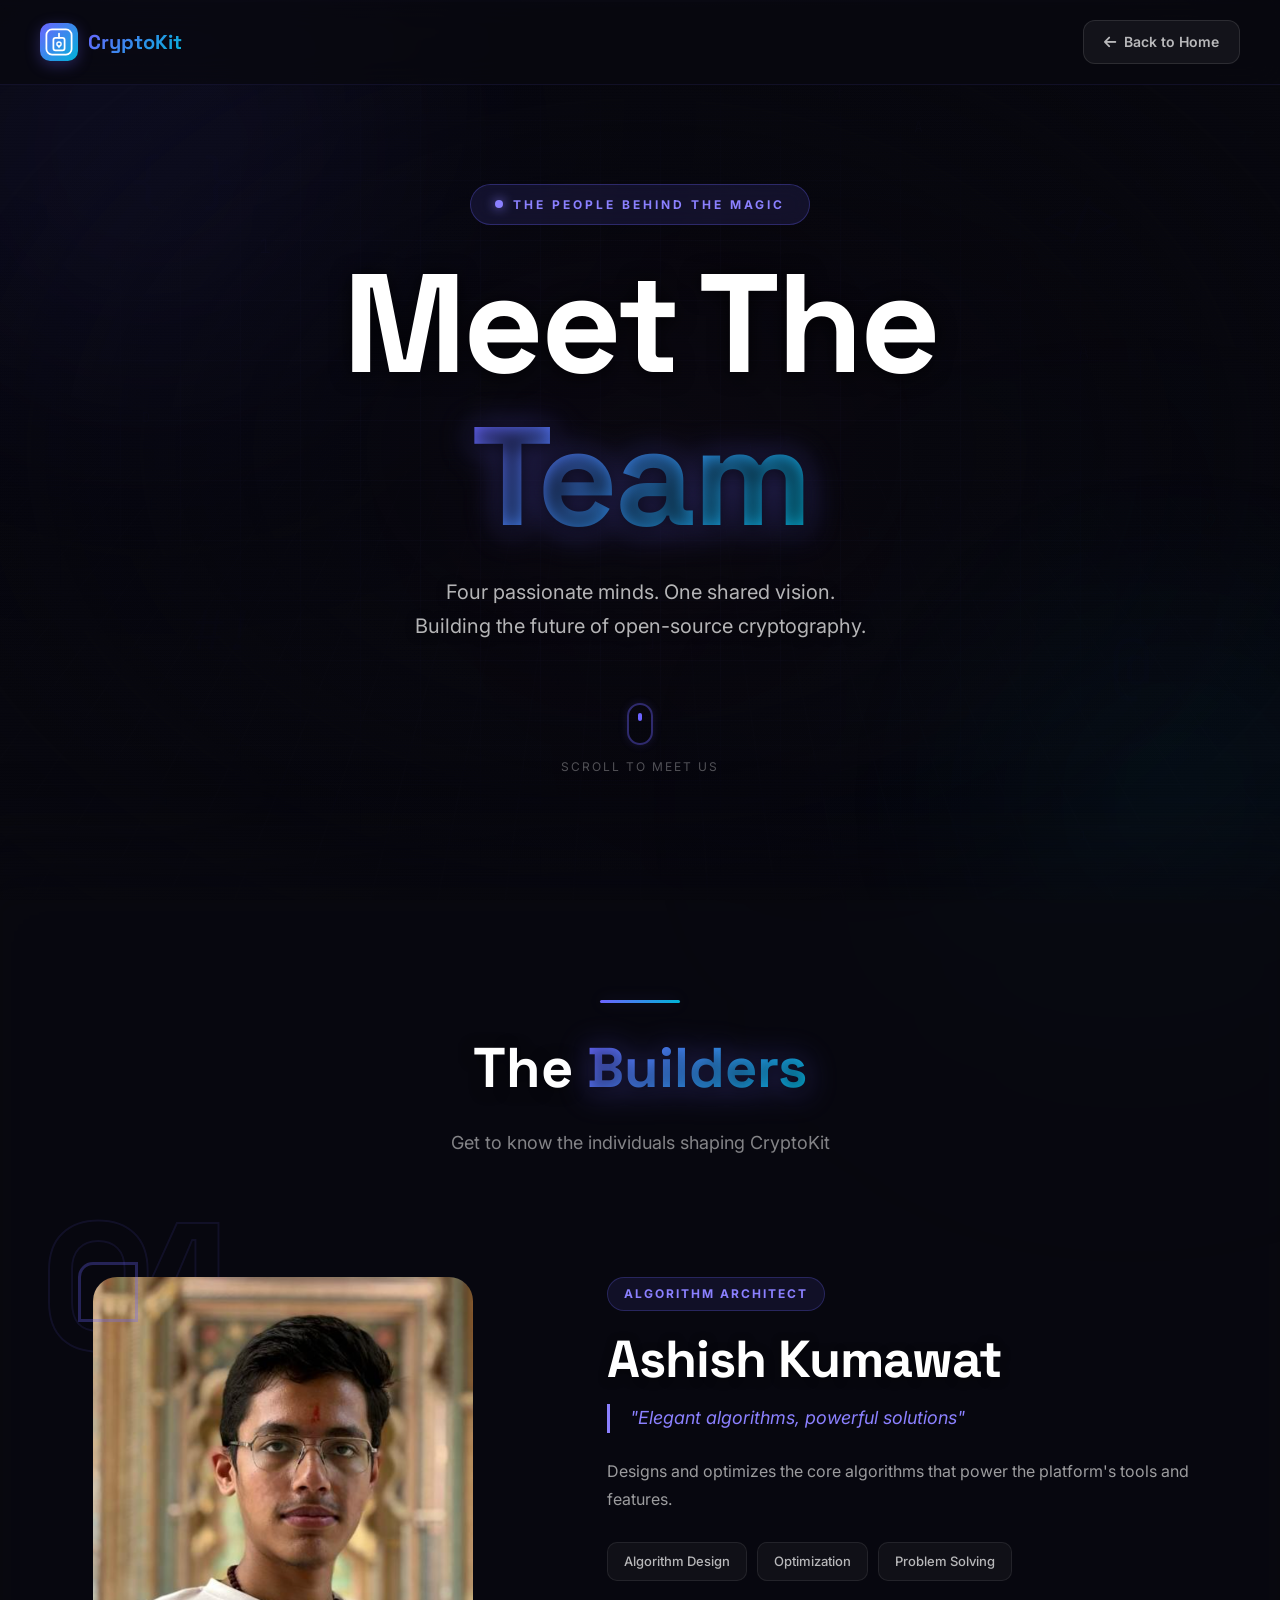
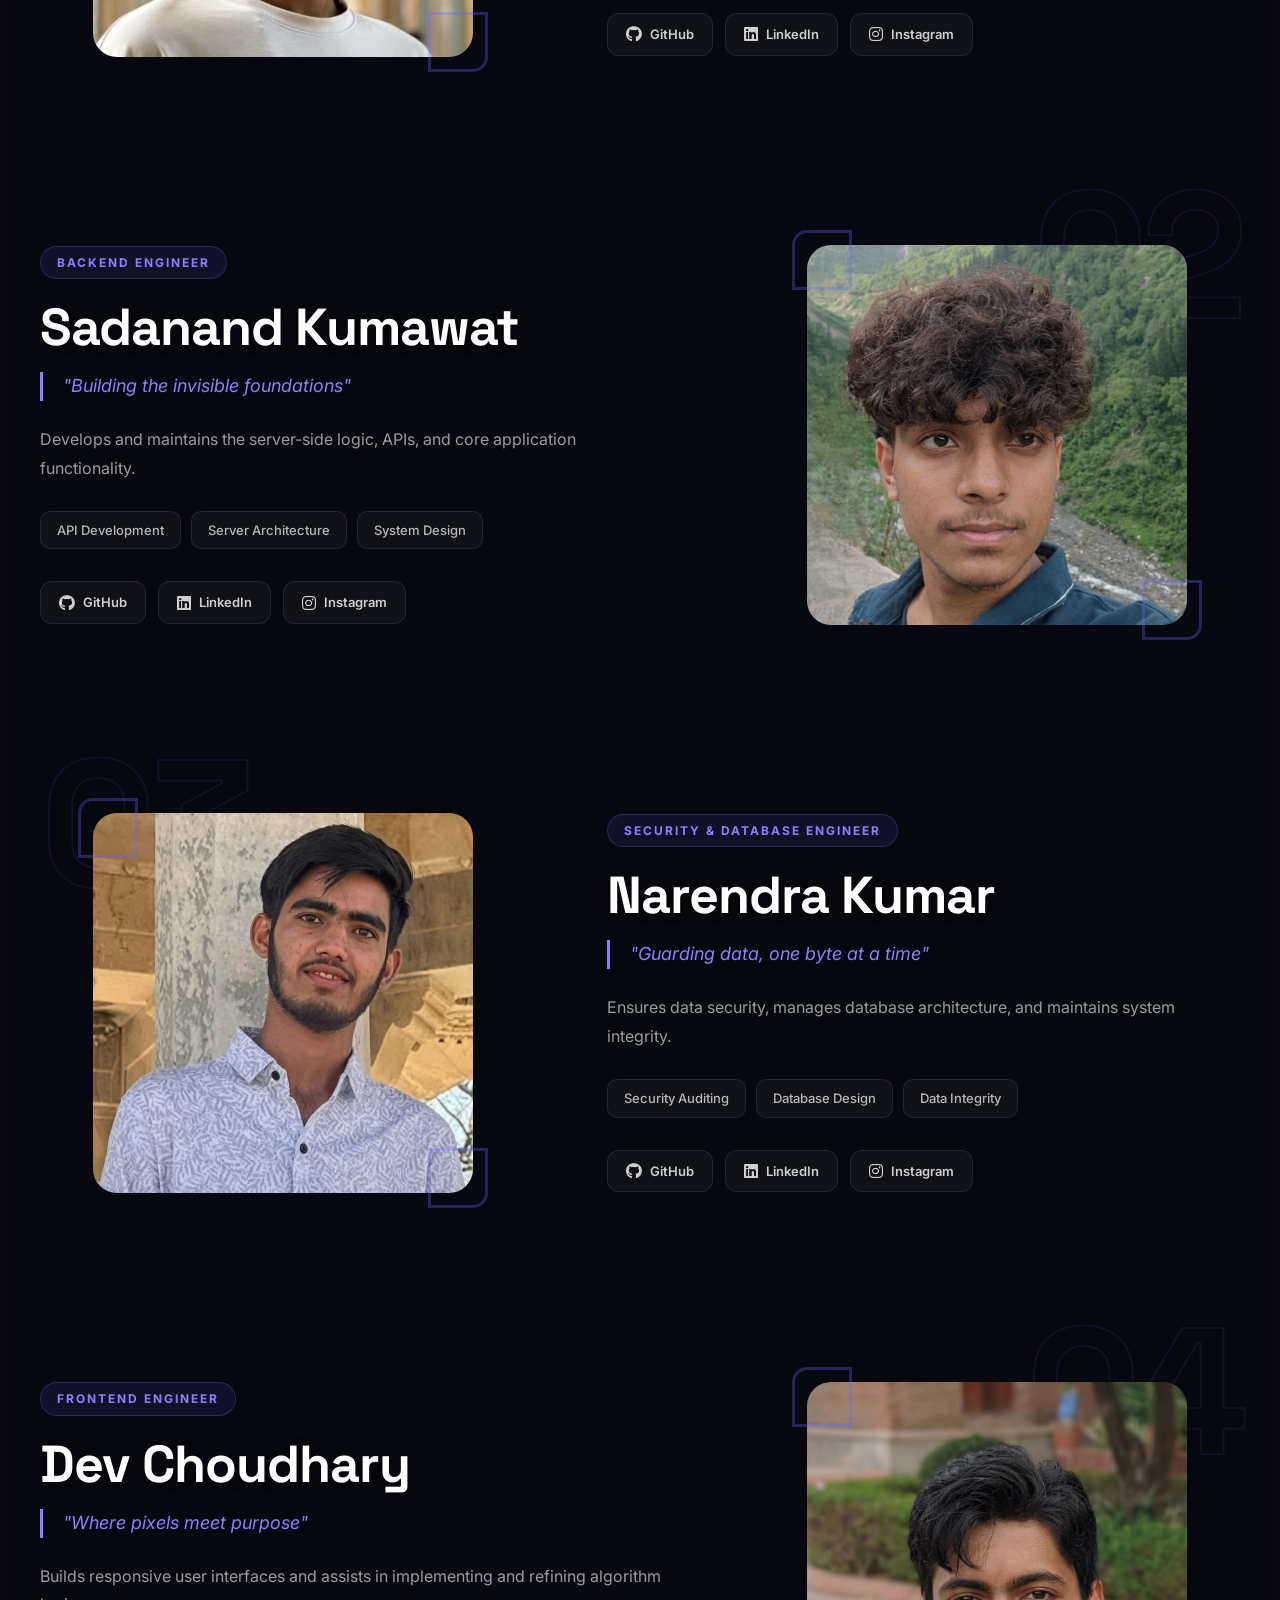
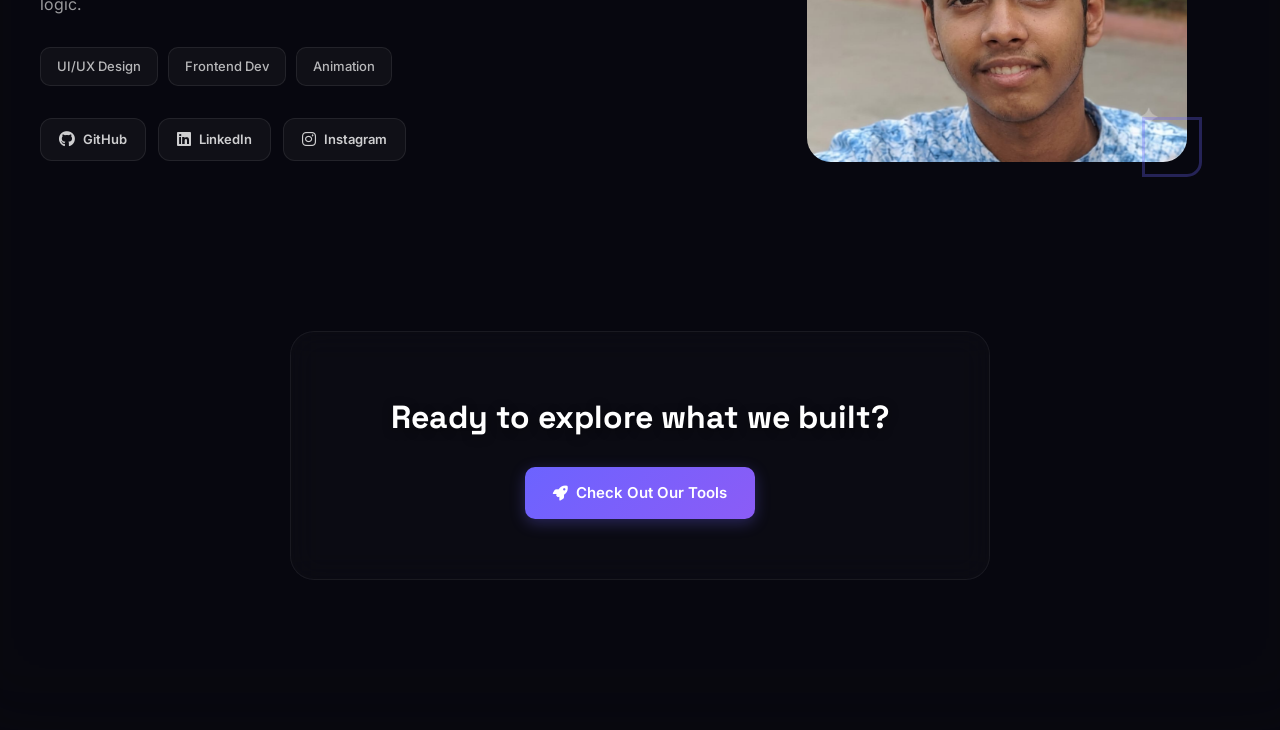
==== commit 2fa90132: "Updated team file" ====
--- a/team.html
+++ b/team.html
@@ -8,18 +8,726 @@
     <link href="https://fonts.googleapis.com/css2?family=Space+Grotesk:wght@300;400;500;600;700&family=JetBrains+Mono:wght@400;500;700&family=Inter:wght@300;400;500;600&family=Share+Tech+Mono&display=swap" rel="stylesheet">
     <link rel="stylesheet" href="https://cdnjs.cloudflare.com/ajax/libs/font-awesome/6.5.0/css/all.min.css">
     <link rel="stylesheet" href="style.css">
+
+    <style>
+    /* ═══════════════════════════════════════════
+       CYBERSECURITY 3D DARK BACKGROUND
+       — Visibility balanced for readability
+    ═══════════════════════════════════════════ */
+
+    body {
+        background: #08080f !important;
+        overflow-x: hidden;
+    }
+
+    /* ── 3D scene wrapper ── */
+    .cyber-scene {
+        position: fixed;
+        inset: 0;
+        z-index: 0;
+        pointer-events: none;
+        perspective: 1200px;
+        perspective-origin: 50% 50%;
+        overflow: hidden;
+    }
+
+    /* ── 3D rotating grid floor ── */
+    .cyber-floor {
+        position: absolute;
+        bottom: -50%;
+        left: -25%;
+        width: 150%;
+        height: 150%;
+        transform: rotateX(65deg) translateZ(-100px);
+        animation: floorScroll 20s linear infinite;
+    }
+    [data-theme="hacker"] .cyber-floor {
+        background-image:
+            linear-gradient(rgba(0,255,65,0.03) 1px, transparent 1px),
+            linear-gradient(90deg, rgba(0,255,65,0.03) 1px, transparent 1px);
+        background-size: 60px 60px;
+        opacity: 0.5;
+    }
+    [data-theme="normal"] .cyber-floor {
+        background-image:
+            linear-gradient(rgba(108,99,255,0.03) 1px, transparent 1px),
+            linear-gradient(90deg, rgba(108,99,255,0.03) 1px, transparent 1px);
+        background-size: 60px 60px;
+        opacity: 0.3;
+    }
+    @keyframes floorScroll {
+        0%   { background-position: 0 0; }
+        100% { background-position: 0 60px; }
+    }
+
+    /* ── Canvas ── */
+    #cyber-canvas {
+        position: fixed;
+        inset: 0;
+        z-index: 0;
+        pointer-events: none;
+    }
+
+    /* ══════════════════════════════════════
+       3D CODE PANELS — Heavily blurred
+    ══════════════════════════════════════ */
+    .cyber-panel {
+        position: fixed;
+        z-index: 0;
+        pointer-events: none;
+        border-radius: 10px;
+        padding: 14px 18px;
+        font-family: 'JetBrains Mono', monospace;
+        font-size: 10px;
+        line-height: 1.8;
+        white-space: pre;
+        transform-style: preserve-3d;
+
+        /* KEY: Heavy blur + low opacity makes them bg-only */
+        filter: blur(1.5px);
+        opacity: 0;
+    }
+
+    [data-theme="hacker"] .cyber-panel {
+        background: rgba(0, 10, 0, 0.5);
+        border: 1px solid rgba(0,255,65,0.08);
+        box-shadow: 0 0 30px rgba(0,255,65,0.03);
+    }
+    [data-theme="normal"] .cyber-panel {
+        background: rgba(15, 15, 30, 0.4);
+        border: 1px solid rgba(108,99,255,0.08);
+        box-shadow: 0 0 20px rgba(108,99,255,0.03);
+    }
+
+    /* Panel header */
+    .cp-header {
+        display: flex;
+        align-items: center;
+        gap: 5px;
+        margin-bottom: 10px;
+        padding-bottom: 8px;
+        border-bottom: 1px solid rgba(255,255,255,0.03);
+    }
+    .cp-dot { width: 6px; height: 6px; border-radius: 50%; }
+    .cp-dot.r { background: #FF3B30; }
+    .cp-dot.y { background: #FFD60A; }
+    .cp-dot.g { background: #30D158; }
+    .cp-title {
+        margin-left: 8px;
+        font-size: 8px;
+        letter-spacing: 1px;
+        text-transform: uppercase;
+        color: rgba(255,255,255,0.15);
+    }
+
+    /* Muted syntax colors */
+    .cy-k  { color: rgba(255,121,198,0.5); }
+    .cy-f  { color: rgba(80,250,123,0.5); }
+    .cy-s  { color: rgba(241,250,140,0.5); }
+    .cy-c  { color: rgba(98,114,164,0.4); }
+    .cy-n  { color: rgba(189,147,249,0.5); }
+    .cy-v  { color: rgba(139,233,253,0.5); }
+    .cy-o  { color: rgba(255,85,85,0.5); }
+    .cy-t  { color: rgba(248,248,242,0.4); }
+    .cy-w  { color: rgba(255,184,108,0.5); }
+
+    [data-theme="hacker"] .cy-k  { color: rgba(0,255,255,0.35); }
+    [data-theme="hacker"] .cy-f  { color: rgba(0,255,65,0.4); }
+    [data-theme="hacker"] .cy-s  { color: rgba(255,215,0,0.35); }
+    [data-theme="hacker"] .cy-c  { color: rgba(0,255,65,0.15); }
+    [data-theme="hacker"] .cy-n  { color: rgba(255,16,240,0.35); }
+    [data-theme="hacker"] .cy-v  { color: rgba(0,229,255,0.35); }
+    [data-theme="hacker"] .cy-o  { color: rgba(255,49,49,0.4); }
+    [data-theme="hacker"] .cy-t  { color: rgba(0,255,65,0.3); }
+    [data-theme="hacker"] .cy-w  { color: rgba(255,184,0,0.35); }
+
+    /* Panel positions with 3D */
+    .cp-1 {
+        top: 3%; left: 1%;
+        transform: perspective(800px) rotateY(15deg) rotateX(-3deg);
+        animation: panelDrift1 28s ease-in-out infinite;
+    }
+    .cp-2 {
+        top: 8%; right: 1%;
+        transform: perspective(800px) rotateY(-12deg) rotateX(5deg);
+        animation: panelDrift2 32s ease-in-out infinite;
+    }
+    .cp-3 {
+        bottom: 25%; left: 0%;
+        transform: perspective(800px) rotateY(20deg) rotateX(-8deg);
+        animation: panelDrift3 30s ease-in-out infinite;
+    }
+    .cp-4 {
+        top: 45%; right: 0%;
+        transform: perspective(800px) rotateY(-18deg) rotateX(4deg);
+        animation: panelDrift4 34s ease-in-out infinite;
+    }
+    .cp-5 {
+        bottom: 5%; right: 2%;
+        transform: perspective(800px) rotateY(-8deg) rotateX(6deg);
+        animation: panelDrift5 26s ease-in-out infinite;
+    }
+    .cp-6 {
+        top: 70%; left: 2%;
+        transform: perspective(800px) rotateY(10deg) rotateX(-5deg);
+        animation: panelDrift6 36s ease-in-out infinite;
+    }
+
+    /* Panels fade to max 0.35 opacity — never overwhelm content */
+    @keyframes panelDrift1 {
+        0%   { opacity: 0; transform: perspective(800px) rotateY(15deg) rotateX(-3deg) translateZ(-60px); }
+        10%  { opacity: 0.3; transform: perspective(800px) rotateY(15deg) rotateX(-3deg) translateZ(0); }
+        50%  { opacity: 0.35; transform: perspective(800px) rotateY(12deg) rotateX(-5deg) translateZ(10px) translateY(-8px); }
+        90%  { opacity: 0.3; }
+        100% { opacity: 0; transform: perspective(800px) rotateY(18deg) rotateX(-2deg) translateZ(-60px) translateY(15px); }
+    }
+    @keyframes panelDrift2 {
+        0%   { opacity: 0; transform: perspective(800px) rotateY(-12deg) rotateX(5deg) translateZ(-60px); }
+        12%  { opacity: 0.28; }
+        50%  { opacity: 0.32; transform: perspective(800px) rotateY(-15deg) rotateX(3deg) translateZ(12px) translateY(-12px); }
+        88%  { opacity: 0.28; }
+        100% { opacity: 0; }
+    }
+    @keyframes panelDrift3 {
+        0%   { opacity: 0; transform: perspective(800px) rotateY(20deg) rotateX(-8deg) translateZ(-50px); }
+        8%   { opacity: 0.25; }
+        50%  { opacity: 0.3; transform: perspective(800px) rotateY(16deg) rotateX(-6deg) translateZ(15px) translateY(-6px); }
+        88%  { opacity: 0.25; }
+        100% { opacity: 0; }
+    }
+    @keyframes panelDrift4 {
+        0%   { opacity: 0; transform: perspective(800px) rotateY(-18deg) rotateX(4deg) translateZ(-55px); }
+        12%  { opacity: 0.28; }
+        55%  { opacity: 0.32; transform: perspective(800px) rotateY(-14deg) rotateX(6deg) translateZ(10px) translateY(-10px); }
+        90%  { opacity: 0.28; }
+        100% { opacity: 0; }
+    }
+    @keyframes panelDrift5 {
+        0%   { opacity: 0; transform: perspective(800px) rotateY(-8deg) rotateX(6deg) translateZ(-45px); }
+        10%  { opacity: 0.25; }
+        52%  { opacity: 0.3; transform: perspective(800px) rotateY(-5deg) rotateX(4deg) translateZ(14px) translateY(-5px); }
+        90%  { opacity: 0.25; }
+        100% { opacity: 0; }
+    }
+    @keyframes panelDrift6 {
+        0%   { opacity: 0; transform: perspective(800px) rotateY(10deg) rotateX(-5deg) translateZ(-50px); }
+        7%   { opacity: 0.22; }
+        50%  { opacity: 0.28; transform: perspective(800px) rotateY(8deg) rotateX(-3deg) translateZ(12px) translateY(-8px); }
+        88%  { opacity: 0.22; }
+        100% { opacity: 0; }
+    }
+
+
+    /* ══════════════════════════════════════
+       3D ALERT POPUPS — Blurred & subtle
+    ══════════════════════════════════════ */
+    .cyber-alert {
+        position: fixed;
+        z-index: 0;
+        pointer-events: none;
+        border-radius: 10px;
+        padding: 12px 18px;
+        font-family: 'JetBrains Mono', monospace;
+        font-size: 10px;
+        display: flex;
+        align-items: center;
+        gap: 10px;
+        transform-style: preserve-3d;
+
+        /* KEY: Blur + low opacity */
+        filter: blur(1px);
+        opacity: 0;
+    }
+    .ca-icon { font-size: 16px; flex-shrink: 0; }
+    .ca-text { line-height: 1.5; }
+    .ca-label {
+        font-weight: 700;
+        font-size: 9px;
+        letter-spacing: 1px;
+        text-transform: uppercase;
+        display: block;
+        margin-bottom: 2px;
+    }
+
+    /* Error */
+    .ca-error { border: 1px solid rgba(255,49,49,0.15); }
+    [data-theme="hacker"] .ca-error { background: rgba(255,49,49,0.04); color: rgba(255,49,49,0.6); }
+    [data-theme="normal"] .ca-error { background: rgba(255,49,49,0.03); color: rgba(255,107,107,0.5); }
+    .ca-error .ca-label { color: rgba(255,49,49,0.7); }
+
+    /* Warning */
+    .ca-warning { border: 1px solid rgba(255,184,0,0.15); }
+    [data-theme="hacker"] .ca-warning { background: rgba(255,184,0,0.03); color: rgba(255,184,0,0.5); }
+    [data-theme="normal"] .ca-warning { background: rgba(255,184,0,0.03); color: rgba(255,200,71,0.5); }
+    .ca-warning .ca-label { color: rgba(255,184,0,0.6); }
+
+    /* Success */
+    .ca-success { border: 1px solid rgba(0,255,65,0.15); }
+    [data-theme="hacker"] .ca-success { background: rgba(0,255,65,0.03); color: rgba(0,255,65,0.5); }
+    [data-theme="normal"] .ca-success { background: rgba(6,214,160,0.03); color: rgba(6,214,160,0.5); }
+    .ca-success .ca-label { color: rgba(0,255,65,0.6); }
+
+    /* Info */
+    .ca-info { border: 1px solid rgba(0,229,255,0.15); }
+    [data-theme="hacker"] .ca-info { background: rgba(0,229,255,0.03); color: rgba(0,229,255,0.5); }
+    [data-theme="normal"] .ca-info { background: rgba(0,180,216,0.03); color: rgba(0,180,216,0.5); }
+    .ca-info .ca-label { color: rgba(0,229,255,0.6); }
+
+    /* Alert 3D positions */
+    .ca-1 { top: 12%; right: 5%;  transform: perspective(600px) rotateY(-10deg); animation: alertFade1 14s ease-in-out infinite; }
+    .ca-2 { top: 55%; left: 3%;   transform: perspective(600px) rotateY(8deg);  animation: alertFade2 18s ease-in-out infinite; animation-delay: 3s; }
+    .ca-3 { bottom: 12%; right: 4%; transform: perspective(600px) rotateY(-6deg); animation: alertFade3 12s ease-in-out infinite; animation-delay: 6s; }
+    .ca-4 { top: 30%; left: 2%;   transform: perspective(600px) rotateY(12deg);  animation: alertFade4 16s ease-in-out infinite; animation-delay: 2s; }
+    .ca-5 { bottom: 35%; right: 2%; transform: perspective(600px) rotateY(-14deg); animation: alertFade5 20s ease-in-out infinite; animation-delay: 8s; }
+    .ca-6 { top: 80%; left: 5%;   transform: perspective(600px) rotateY(6deg);  animation: alertFade6 17s ease-in-out infinite; animation-delay: 5s; }
+
+    /* Alerts max out at 0.4 opacity — readable but not distracting */
+    @keyframes alertFade1 {
+        0%   { opacity: 0; transform: perspective(600px) rotateY(-10deg) scale(0.85) translateZ(-20px); }
+        6%   { opacity: 0.35; transform: perspective(600px) rotateY(-10deg) scale(1) translateZ(0); }
+        9%   { opacity: 0.4; transform: perspective(600px) rotateY(-10deg) scale(1.02); }
+        11%  { opacity: 0.35; transform: perspective(600px) rotateY(-10deg) scale(1); }
+        82%  { opacity: 0.35; }
+        100% { opacity: 0; }
+    }
+    @keyframes alertFade2 {
+        0%   { opacity: 0; transform: perspective(600px) rotateY(8deg) scale(0.85); }
+        7%   { opacity: 0.3; transform: perspective(600px) rotateY(8deg) scale(1); }
+        85%  { opacity: 0.3; }
+        100% { opacity: 0; }
+    }
+    @keyframes alertFade3 {
+        0%   { opacity: 0; transform: perspective(600px) rotateY(-6deg) scale(0.8); }
+        8%   { opacity: 0.35; transform: perspective(600px) rotateY(-6deg) scale(1); }
+        80%  { opacity: 0.35; }
+        100% { opacity: 0; }
+    }
+    @keyframes alertFade4 {
+        0%   { opacity: 0; transform: perspective(600px) rotateY(12deg) scale(0.85); }
+        7%   { opacity: 0.3; transform: perspective(600px) rotateY(12deg) scale(1); }
+        78%  { opacity: 0.3; }
+        100% { opacity: 0; }
+    }
+    @keyframes alertFade5 {
+        0%   { opacity: 0; transform: perspective(600px) rotateY(-14deg) scale(0.85); }
+        5%   { opacity: 0.3; transform: perspective(600px) rotateY(-14deg) scale(1); }
+        88%  { opacity: 0.3; }
+        100% { opacity: 0; }
+    }
+    @keyframes alertFade6 {
+        0%   { opacity: 0; transform: perspective(600px) rotateY(6deg) scale(0.85); }
+        6%   { opacity: 0.28; transform: perspective(600px) rotateY(6deg) scale(1); }
+        84%  { opacity: 0.28; }
+        100% { opacity: 0; }
+    }
+
+
+    /* ══════════════════════════════════════
+       AMBIENT LAYERS
+    ══════════════════════════════════════ */
+
+    /* Glow orbs — very subtle */
+    .cyber-orb {
+        position: fixed; z-index: 0; pointer-events: none;
+        border-radius: 50%; filter: blur(140px);
+        animation: orbDrift 25s ease-in-out infinite;
+    }
+    .co-1 { width: 600px; height: 600px; top: -200px; left: -150px; }
+    .co-2 { width: 500px; height: 500px; bottom: -150px; right: -100px; animation-delay: 6s; }
+    .co-3 { width: 400px; height: 400px; top: 40%; left: 50%; animation-delay: 12s; }
+
+    [data-theme="hacker"] .co-1 { background: rgba(0,255,65,0.04); }
+    [data-theme="hacker"] .co-2 { background: rgba(0,229,255,0.03); }
+    [data-theme="hacker"] .co-3 { background: rgba(255,16,240,0.02); }
+    [data-theme="normal"] .co-1 { background: rgba(108,99,255,0.04); }
+    [data-theme="normal"] .co-2 { background: rgba(0,180,216,0.03); }
+    [data-theme="normal"] .co-3 { background: rgba(255,101,132,0.02); }
+
+    @keyframes orbDrift {
+        0%, 100% { transform: translate(0,0) scale(1); }
+        33% { transform: translate(40px,-30px) scale(1.08); }
+        66% { transform: translate(-25px,25px) scale(0.95); }
+    }
+
+    /* Heavy vignette — focuses attention on center */
+    .cyber-vignette {
+        position: fixed; inset: 0; z-index: 0; pointer-events: none;
+    }
+    [data-theme="hacker"] .cyber-vignette {
+        background: radial-gradient(ellipse at center, transparent 25%, rgba(0,0,0,0.85) 100%);
+    }
+    [data-theme="normal"] .cyber-vignette {
+        background: radial-gradient(ellipse at center, transparent 30%, rgba(8,8,15,0.7) 100%);
+    }
+
+    /* Scan line — very faint */
+    .cyber-scan {
+        position: fixed; top: 0; left: 0; width: 100%; height: 2px;
+        z-index: 1; pointer-events: none;
+    }
+    [data-theme="hacker"] .cyber-scan {
+        background: linear-gradient(90deg, transparent, rgba(0,255,65,0.25), transparent);
+        box-shadow: 0 0 12px rgba(0,255,65,0.15);
+        animation: cyberScan 6s linear infinite;
+    }
+    [data-theme="normal"] .cyber-scan {
+        background: linear-gradient(90deg, transparent, rgba(108,99,255,0.15), transparent);
+        box-shadow: 0 0 8px rgba(108,99,255,0.1);
+        animation: cyberScan 10s linear infinite;
+    }
+    @keyframes cyberScan {
+        0% { transform: translateY(0); }
+        100% { transform: translateY(100vh); }
+    }
+
+    /* CRT overlay — barely visible */
+    .cyber-crt {
+        position: fixed; inset: 0; z-index: 1; pointer-events: none;
+        background: repeating-linear-gradient(
+            0deg,
+            rgba(0,0,0,0.06),
+            rgba(0,0,0,0.06) 1px,
+            transparent 1px,
+            transparent 3px
+        );
+    }
+    [data-theme="normal"] .cyber-crt { opacity: 0.2; }
+
+
+    /* ═══════════════════════════════════════════
+       CONTENT READABILITY BOOST
+       — Glass layer behind hero & members
+    ═══════════════════════════════════════════ */
+
+    .team-intro::before {
+        content: '';
+        position: absolute;
+        inset: 0;
+        background: radial-gradient(ellipse at center,
+            rgba(8,8,15,0.6) 0%,
+            rgba(8,8,15,0.3) 50%,
+            transparent 80%
+        );
+        z-index: 1;
+        pointer-events: none;
+    }
+
+    .tp-members-section::before {
+        content: '';
+        position: absolute;
+        top: -50px; left: -50px; right: -50px; bottom: -50px;
+        background: rgba(8,8,15,0.4);
+        filter: blur(40px);
+        z-index: -1;
+        pointer-events: none;
+        border-radius: 40px;
+    }
+
+
+    /* ═══════════════════════════════════════════
+       TEAM PAGE LAYOUT
+    ═══════════════════════════════════════════ */
+
+    .team-page-nav {
+        position: fixed; top: 0; left: 0; right: 0;
+        padding: 20px 40px; display: flex; align-items: center;
+        justify-content: space-between; z-index: 100; backdrop-filter: blur(15px);
+    }
+    [data-theme="normal"] .team-page-nav { background: rgba(8,8,15,0.75); border-bottom: 1px solid rgba(108,99,255,0.1); }
+    [data-theme="hacker"] .team-page-nav { background: rgba(0,5,0,0.85); border-bottom: 1px solid rgba(0,255,65,0.15); box-shadow: 0 0 15px rgba(0,255,65,0.03); }
+
+    .btn-back {
+        display: inline-flex; align-items: center; gap: 8px; padding: 10px 20px;
+        background: rgba(255,255,255,0.05); border: 1px solid rgba(255,255,255,0.1);
+        border-radius: 12px; color: rgba(255,255,255,0.7); font-size: 14px;
+        font-weight: 600; transition: all 0.3s; text-decoration: none;
+    }
+    .btn-back:hover { background: var(--primary); color: #fff; border-color: var(--primary); transform: translateX(-3px); box-shadow: 0 4px 15px var(--primary-glow); }
+    [data-theme="hacker"] .btn-back { color: var(--primary); border-color: rgba(0,255,65,0.2); }
+    [data-theme="hacker"] .btn-back:hover { background: var(--primary); color: #000; }
+
+    /* ── INTRO ── */
+    .team-intro {
+        min-height: 100vh; display: flex; align-items: center;
+        justify-content: center; position: relative; overflow: hidden;
+        padding: 100px 24px 40px;
+    }
+
+    .tp-grid {
+        position: absolute; inset: 0;
+        animation: gridMove 20s linear infinite;
+        mask-image: radial-gradient(ellipse at center, black 30%, transparent 70%);
+        -webkit-mask-image: radial-gradient(ellipse at center, black 30%, transparent 70%);
+    }
+    [data-theme="hacker"] .tp-grid {
+        background-image:
+            linear-gradient(rgba(0,255,65,0.03) 1px, transparent 1px),
+            linear-gradient(90deg, rgba(0,255,65,0.03) 1px, transparent 1px);
+        background-size: 60px 60px;
+    }
+    [data-theme="normal"] .tp-grid {
+        background-image:
+            linear-gradient(rgba(108,99,255,0.03) 1px, transparent 1px),
+            linear-gradient(90deg, rgba(108,99,255,0.03) 1px, transparent 1px);
+        background-size: 60px 60px;
+    }
+    @keyframes gridMove { 0% { background-position: 0 0; } 100% { background-position: 60px 60px; } }
+
+    .tp-glow-orb { position: absolute; border-radius: 50%; filter: blur(120px); opacity: 0.3; animation: orbFloat 10s ease-in-out infinite; }
+    .tp-orb-1 { width: 500px; height: 500px; top: -100px; left: -100px; }
+    .tp-orb-2 { width: 400px; height: 400px; bottom: -100px; right: -100px; animation-delay: 3s; }
+    .tp-orb-3 { width: 350px; height: 350px; top: 50%; left: 50%; transform: translate(-50%,-50%); animation-delay: 6s; }
+
+    [data-theme="hacker"] .tp-orb-1 { background: rgba(0,255,65,0.2); }
+    [data-theme="hacker"] .tp-orb-2 { background: rgba(0,229,255,0.15); }
+    [data-theme="hacker"] .tp-orb-3 { background: rgba(255,16,240,0.1); }
+    [data-theme="normal"] .tp-orb-1 { background: rgba(108,99,255,0.2); }
+    [data-theme="normal"] .tp-orb-2 { background: rgba(0,180,216,0.15); }
+    [data-theme="normal"] .tp-orb-3 { background: rgba(255,101,132,0.1); }
+
+    @keyframes orbFloat { 0%, 100% { transform: translate(0,0) scale(1); } 50% { transform: translate(30px,-30px) scale(1.1); } }
+    .tp-orb-3 { animation: orbFC 10s ease-in-out infinite; }
+    @keyframes orbFC { 0%, 100% { transform: translate(-50%,-50%) scale(1); } 50% { transform: translate(-50%,-50%) scale(1.15); } }
+
+    /* Hero content — HIGH z-index, always readable */
+    .tp-hero { position: relative; z-index: 5; text-align: center; max-width: 900px; }
+
+    .tp-badge { display: inline-flex; align-items: center; gap: 10px; padding: 10px 24px; border-radius: 30px; font-size: 12px; font-weight: 700; letter-spacing: 3px; margin-bottom: 32px; opacity: 0; animation: fadeInUp 1s ease 0.2s forwards; backdrop-filter: blur(10px); }
+    [data-theme="hacker"] .tp-badge { background: rgba(0,255,65,0.1); border: 1px solid rgba(0,255,65,0.3); color: #00FF41; }
+    [data-theme="normal"] .tp-badge { background: rgba(108,99,255,0.12); border: 1px solid rgba(108,99,255,0.3); color: #8B80FF; }
+    .tp-badge-dot { width: 8px; height: 8px; border-radius: 50%; background: currentColor; box-shadow: 0 0 12px currentColor; animation: pulse 2s infinite; }
+    @keyframes pulse { 0%, 100% { opacity: 1; transform: scale(1); } 50% { opacity: 0.4; transform: scale(0.8); } }
+
+    .tp-hero-title {
+        font-family: 'Space Grotesk', sans-serif;
+        font-size: clamp(60px,12vw,140px);
+        font-weight: 700; line-height: 0.95;
+        letter-spacing: -3px; margin-bottom: 32px;
+        display: flex; justify-content: center;
+        gap: 20px; flex-wrap: wrap;
+        color: #FFFFFF;
+        /* text-shadow for readability on busy bg */
+        text-shadow: 0 2px 20px rgba(0,0,0,0.8);
+    }
+    [data-theme="hacker"] .tp-hero-title {
+        color: #00FF41;
+        text-shadow: 0 0 40px rgba(0,255,65,0.3), 0 2px 20px rgba(0,0,0,0.8);
+    }
+
+    .tp-word { display: inline-block; opacity: 0; transform: translateY(60px) rotateX(-90deg); animation: wordReveal 0.9s cubic-bezier(0.16,1,0.3,1) forwards; transform-origin: bottom center; }
+    .tp-word:nth-child(1) { animation-delay: 0.4s; }
+    .tp-word:nth-child(2) { animation-delay: 0.6s; }
+    .tp-word:nth-child(3) { animation-delay: 0.8s; }
+    @keyframes wordReveal { to { opacity: 1; transform: translateY(0) rotateX(0); } }
+
+    .tp-gradient {
+        background: linear-gradient(135deg, #00FF41, #00FFFF, #FF10F0);
+        background-size: 200% 200%;
+        -webkit-background-clip: text; -webkit-text-fill-color: transparent;
+        background-clip: text;
+        animation: wordReveal 0.9s cubic-bezier(0.16,1,0.3,1) 0.8s forwards, gradShift 4s ease infinite;
+        filter: drop-shadow(0 2px 15px rgba(0,255,65,0.4));
+    }
+    [data-theme="normal"] .tp-gradient {
+        background: linear-gradient(135deg, #6C63FF, #00B4D8, #FF6584);
+        -webkit-background-clip: text; -webkit-text-fill-color: transparent; background-clip: text;
+        background-size: 200% 200%;
+        filter: drop-shadow(0 2px 15px rgba(108,99,255,0.4));
+    }
+    @keyframes gradShift { 0%, 100% { background-position: 0% 50%; } 50% { background-position: 100% 50%; } }
+
+    .tp-hero-subtitle {
+        font-size: clamp(16px,2vw,20px);
+        color: rgba(255,255,255,0.7);
+        line-height: 1.7; max-width: 600px;
+        margin: 0 auto 60px; opacity: 0;
+        animation: fadeInUp 1s ease 1.4s forwards;
+        text-shadow: 0 1px 10px rgba(0,0,0,0.6);
+    }
+    @keyframes fadeInUp { from { opacity: 0; transform: translateY(20px); } to { opacity: 1; transform: translateY(0); } }
+
+    .tp-scroll-hint { display: flex; flex-direction: column; align-items: center; gap: 12px; opacity: 0; animation: fadeInUp 1s ease 1.8s forwards; cursor: pointer; }
+    .tp-mouse { width: 26px; height: 42px; border: 2px solid rgba(0,255,65,0.4); border-radius: 14px; position: relative; box-shadow: 0 0 10px rgba(0,255,65,0.15); }
+    [data-theme="normal"] .tp-mouse { border-color: rgba(108,99,255,0.4); box-shadow: 0 0 10px rgba(108,99,255,0.15); }
+    .tp-scroll-dot { width: 4px; height: 8px; background: #00FF41; border-radius: 3px; position: absolute; top: 8px; left: 50%; transform: translateX(-50%); animation: scrollBounce 2s ease-in-out infinite; }
+    [data-theme="normal"] .tp-scroll-dot { background: #6C63FF; }
+    @keyframes scrollBounce { 0% { transform: translate(-50%,0); opacity: 1; } 100% { transform: translate(-50%,18px); opacity: 0; } }
+    .tp-scroll-hint span { font-size: 12px; color: rgba(255,255,255,0.3); letter-spacing: 2px; text-transform: uppercase; }
+
+    .tp-float { position: absolute; font-family: 'JetBrains Mono', monospace; opacity: 0.08; animation: floatCode 15s ease-in-out infinite; z-index: 1; pointer-events: none; }
+    [data-theme="hacker"] .tp-float { color: rgba(0,255,65,0.15); }
+    [data-theme="normal"] .tp-float { color: rgba(108,99,255,0.1); }
+    .tp-float-1 { top: 15%; left: 10%; font-size: 60px; }
+    .tp-float-2 { top: 20%; right: 12%; font-size: 50px; animation-delay: 2s; }
+    .tp-float-3 { bottom: 25%; left: 15%; font-size: 55px; animation-delay: 4s; }
+    .tp-float-4 { bottom: 20%; right: 10%; font-size: 70px; animation-delay: 6s; }
+    @keyframes floatCode { 0%, 100% { transform: translateY(0) rotate(0); } 50% { transform: translateY(-30px) rotate(10deg); } }
+
+
+    /* ── MEMBERS ── */
+    .tp-members-section { position: relative; z-index: 2; padding: 100px 24px; }
+    .tp-section-header { text-align: center; max-width: 700px; margin: 0 auto 100px; }
+    .tp-section-line { width: 80px; height: 3px; margin: 0 auto 20px; border-radius: 3px; }
+    [data-theme="hacker"] .tp-section-line { background: linear-gradient(90deg, #00FF41, #00FFFF); box-shadow: 0 0 15px rgba(0,255,65,0.3); }
+    [data-theme="normal"] .tp-section-line { background: linear-gradient(90deg, #6C63FF, #00B4D8); box-shadow: 0 0 15px rgba(108,99,255,0.2); }
+    .tp-section-title { font-family: 'Space Grotesk', sans-serif; font-size: clamp(36px,5vw,56px); font-weight: 700; color: #fff; margin-bottom: 16px; text-shadow: 0 2px 15px rgba(0,0,0,0.6); }
+    [data-theme="hacker"] .tp-section-title { color: #00FF41; text-shadow: 0 0 20px rgba(0,255,65,0.2), 0 2px 15px rgba(0,0,0,0.6); }
+    .tp-section-desc { font-size: 18px; color: rgba(255,255,255,0.5); }
+
+    .tp-members { max-width: 1200px; margin: 0 auto; display: flex; flex-direction: column; gap: 150px; }
+    .tp-member { position: relative; opacity: 0; transform: translateY(80px); transition: all 1.2s cubic-bezier(0.16,1,0.3,1); }
+    .tp-member.visible { opacity: 1; transform: translateY(0); }
+    .tp-member-number { position: absolute; top: -60px; left: 0; font-family: 'Space Grotesk', sans-serif; font-size: 180px; font-weight: 700; color: transparent; line-height: 1; z-index: 0; letter-spacing: -8px; }
+    [data-theme="hacker"] .tp-member-number { -webkit-text-stroke: 2px rgba(0,255,65,0.08); }
+    [data-theme="normal"] .tp-member-number { -webkit-text-stroke: 2px rgba(108,99,255,0.1); }
+    .tp-member.reversed .tp-member-number { left: auto; right: 0; }
+
+    .tp-member-content { display: grid; grid-template-columns: 1fr 1.3fr; gap: 80px; align-items: center; position: relative; z-index: 1; }
+    .tp-member.reversed .tp-member-content { grid-template-columns: 1.3fr 1fr; }
+    .tp-member.reversed .tp-member-photo-side { order: 2; }
+    .tp-member.reversed .tp-member-info-side { order: 1; }
+
+    .tp-member-photo-side { position: relative; display: flex; justify-content: center; align-items: center; aspect-ratio: 1; max-width: 380px; margin: 0 auto; width: 100%; }
+    .tp-photo-decor { position: absolute; width: 60px; height: 60px; z-index: 2; }
+    [data-theme="hacker"] .tp-photo-decor { border: 3px solid rgba(0,255,65,0.3); }
+    [data-theme="normal"] .tp-photo-decor { border: 3px solid rgba(108,99,255,0.3); }
+    .tp-decor-tl { top: -15px; left: -15px; border-right: none; border-bottom: none; border-radius: 15px 0 0 0; }
+    .tp-decor-br { bottom: -15px; right: -15px; border-left: none; border-top: none; border-radius: 0 0 15px 0; }
+    .tp-photo-wrap { position: relative; width: 100%; height: 100%; border-radius: 24px; overflow: hidden; transition: all 0.5s ease; }
+    .tp-member:hover .tp-photo-wrap { transform: scale(1.03); }
+    .tp-photo-glow { position: absolute; inset: -20px; filter: blur(40px); opacity: 0.3; z-index: -1; animation: glowPulse 4s ease-in-out infinite; }
+    [data-theme="hacker"] .tp-photo-glow { background: linear-gradient(135deg, rgba(0,255,65,0.2), rgba(0,229,255,0.2)); }
+    [data-theme="normal"] .tp-photo-glow { background: linear-gradient(135deg, rgba(108,99,255,0.2), rgba(0,180,216,0.2)); }
+    @keyframes glowPulse { 0%, 100% { opacity: 0.3; transform: scale(1); } 50% { opacity: 0.5; transform: scale(1.05); } }
+    .tp-photo { width: 100%; height: 100%; object-fit: cover; object-position: center top; display: block; transition: all 0.6s ease; }
+    .tp-member:hover .tp-photo { transform: scale(1.1); filter: brightness(1.1) contrast(1.05); }
+    .tp-photo-fallback { width: 100%; height: 100%; display: flex; align-items: center; justify-content: center; font-family: 'Space Grotesk', sans-serif; font-size: 100px; font-weight: 700; }
+    [data-theme="hacker"] .tp-photo-fallback { background: linear-gradient(135deg, rgba(0,255,65,0.1), rgba(0,229,255,0.1)); color: #00FF41; }
+    [data-theme="normal"] .tp-photo-fallback { background: linear-gradient(135deg, #6C63FF, #00B4D8); color: #fff; }
+
+    .tp-member-info-side { padding: 20px 0; }
+    .tp-member-role { display: inline-block; padding: 6px 16px; border-radius: 20px; font-size: 12px; font-weight: 700; letter-spacing: 2px; text-transform: uppercase; margin-bottom: 20px; }
+    [data-theme="hacker"] .tp-member-role { background: rgba(0,255,65,0.08); border: 1px solid rgba(0,255,65,0.25); color: #00FF41; }
+    [data-theme="normal"] .tp-member-role { background: rgba(108,99,255,0.1); border: 1px solid rgba(108,99,255,0.25); color: #8B80FF; }
+    .tp-member-name { font-family: 'Space Grotesk', sans-serif; font-size: clamp(36px,5vw,52px); font-weight: 700; line-height: 1.1; color: #fff; margin-bottom: 16px; letter-spacing: -1px; text-shadow: 0 2px 10px rgba(0,0,0,0.5); }
+    [data-theme="hacker"] .tp-member-name { color: #00FF41; text-shadow: 0 0 20px rgba(0,255,65,0.2), 0 2px 10px rgba(0,0,0,0.5); }
+    .tp-member-tagline { font-size: 18px; font-style: italic; margin-bottom: 24px; padding-left: 20px; }
+    [data-theme="hacker"] .tp-member-tagline { color: #00FFFF; border-left: 3px solid #00FFFF; }
+    [data-theme="normal"] .tp-member-tagline { color: #8B80FF; border-left: 3px solid #8B80FF; }
+    .tp-member-bio { font-size: 16px; color: rgba(255,255,255,0.6); line-height: 1.8; margin-bottom: 28px; }
+
+    .tp-member-skills { display: flex; flex-wrap: wrap; gap: 10px; margin-bottom: 32px; }
+    .tp-skill { padding: 8px 16px; background: rgba(255,255,255,0.04); border: 1px solid rgba(255,255,255,0.08); border-radius: 10px; color: rgba(255,255,255,0.7); font-size: 13px; font-weight: 500; transition: all 0.3s; }
+    .tp-skill:hover { background: var(--primary); color: #000; border-color: var(--primary); transform: translateY(-2px); box-shadow: 0 0 15px var(--primary-glow); }
+
+    .tp-member-socials { display: flex; flex-wrap: wrap; gap: 12px; }
+    .tp-social { display: inline-flex; align-items: center; gap: 8px; padding: 10px 18px; background: rgba(255,255,255,0.04); border: 1px solid rgba(255,255,255,0.08); border-radius: 12px; color: rgba(255,255,255,0.8); font-size: 13px; font-weight: 600; transition: all 0.3s; text-decoration: none; }
+    .tp-social:hover { background: var(--primary); color: #000; border-color: var(--primary); transform: translateY(-3px); box-shadow: 0 8px 20px var(--primary-glow); }
+    .tp-social i { font-size: 16px; }
+
+    .tp-cta { max-width: 700px; margin: 150px auto 0; text-align: center; padding: 60px 40px; border-radius: 24px; background: rgba(255,255,255,0.02); border: 1px solid rgba(255,255,255,0.06); backdrop-filter: blur(15px); }
+    [data-theme="hacker"] .tp-cta { border-color: rgba(0,255,65,0.15); box-shadow: 0 0 25px rgba(0,255,65,0.03); }
+    .tp-cta h3 { font-family: 'Space Grotesk', sans-serif; font-size: clamp(24px,3vw,32px); font-weight: 700; color: #fff; margin-bottom: 24px; text-shadow: 0 2px 10px rgba(0,0,0,0.5); }
+    [data-theme="hacker"] .tp-cta h3 { color: #00FF41; text-shadow: 0 0 15px rgba(0,255,65,0.2), 0 2px 10px rgba(0,0,0,0.5); }
+
+    @media (max-width: 900px) {
+        .tp-member-content, .tp-member.reversed .tp-member-content { grid-template-columns: 1fr; gap: 40px; }
+        .tp-member.reversed .tp-member-photo-side, .tp-member.reversed .tp-member-info-side { order: initial; }
+        .tp-member-photo-side { max-width: 320px; }
+        .tp-member-info-side { text-align: center; }
+        .tp-member-tagline { border-left: none; border-top: 3px solid currentColor; padding-left: 0; padding-top: 12px; }
+        .tp-member-skills, .tp-member-socials { justify-content: center; }
+        .tp-member-number { font-size: 120px; top: -40px; }
+        .tp-members { gap: 100px; }
+        .team-page-nav { padding: 16px 20px; }
+        .cyber-panel { display: none !important; }
+        .cyber-alert { display: none !important; }
+    }
+    @media (max-width: 600px) {
+        .tp-hero-title { font-size: 60px; gap: 12px; }
+        .tp-member-number { font-size: 80px; }
+        .btn-back span { display: none; }
+        .btn-back { padding: 10px 14px; }
+    }
+    </style>
 </head>
 <body>
 
-    <!-- Backgrounds -->
-    <div class="bg-shapes">
-        <div class="bg-shape bg-shape-1"></div>
-        <div class="bg-shape bg-shape-2"></div>
-        <div class="bg-shape bg-shape-3"></div>
-    </div>
-    <canvas id="team-particle-canvas"></canvas>
-
-    <!-- Simple Back Navbar -->
+    <!-- ═══════════════════════════════════
+         BACKGROUND LAYERS
+    ═══════════════════════════════════ -->
+    <div class="cyber-scene"><div class="cyber-floor"></div></div>
+    <canvas id="cyber-canvas"></canvas>
+    <div class="cyber-orb co-1"></div>
+    <div class="cyber-orb co-2"></div>
+    <div class="cyber-orb co-3"></div>
+    <div class="cyber-vignette"></div>
+    <div class="cyber-scan"></div>
+    <div class="cyber-crt"></div>
+
+    <!-- 3D CODE PANELS (blurred, subtle) -->
+    <div class="cyber-panel cp-1"><div class="cp-header"><div class="cp-dot r"></div><div class="cp-dot y"></div><div class="cp-dot g"></div><span class="cp-title">encrypt.js</span></div><span class="cy-k">const</span> <span class="cy-v">key</span> = <span class="cy-k">await</span> crypto.subtle
+  .<span class="cy-f">generateKey</span>(
+    { name: <span class="cy-s">"AES-GCM"</span>,
+      length: <span class="cy-n">256</span> },
+    <span class="cy-n">true</span>,
+    [<span class="cy-s">"encrypt"</span>, <span class="cy-s">"decrypt"</span>]
+  );
+<span class="cy-c">// ✓ Key generated</span></div>
+
+    <div class="cyber-panel cp-2"><div class="cp-header"><div class="cp-dot r"></div><div class="cp-dot y"></div><div class="cp-dot g"></div><span class="cp-title">auth.py</span></div><span class="cy-k">def</span> <span class="cy-f">verify_token</span>(<span class="cy-v">token</span>):
+    <span class="cy-k">try</span>:
+        payload = jwt.<span class="cy-f">decode</span>(
+            token,
+            SECRET_KEY,
+            algorithms=[<span class="cy-s">"HS256"</span>]
+        )
+        <span class="cy-k">return</span> payload
+    <span class="cy-k">except</span> jwt.ExpiredSignatureError:
+        <span class="cy-o">raise AuthError(401)</span></div>
+
+    <div class="cyber-panel cp-3"><div class="cp-header"><div class="cp-dot r"></div><div class="cp-dot y"></div><div class="cp-dot g"></div><span class="cp-title">terminal</span></div><span class="cy-f">$</span> nmap -sV --script vuln target
+<span class="cy-w">[*] Scanning 10.0.0.1...</span>
+<span class="cy-t">PORT    STATE  SERVICE</span>
+<span class="cy-f">22/tcp  open   ssh</span>
+<span class="cy-f">443/tcp open   https</span>
+<span class="cy-o">⚠ CVE-2024-3214 DETECTED</span>
+<span class="cy-w">[!] 2 vulnerabilities found</span></div>
+
+    <div class="cyber-panel cp-4"><div class="cp-header"><div class="cp-dot r"></div><div class="cp-dot y"></div><div class="cp-dot g"></div><span class="cp-title">rsa.rs</span></div><span class="cy-k">fn</span> <span class="cy-f">generate_keypair</span>() {
+    <span class="cy-k">let</span> <span class="cy-v">bits</span> = <span class="cy-n">4096</span>;
+    <span class="cy-k">let</span> <span class="cy-v">key</span> = RsaPrivateKey
+        ::<span class="cy-f">new</span>(&<span class="cy-k">mut</span> rng, bits)
+        .<span class="cy-f">expect</span>(<span class="cy-s">"keygen failed"</span>);
+    key.<span class="cy-f">to_pkcs8_pem</span>()
+}</div>
+
+    <div class="cyber-panel cp-5"><div class="cp-header"><div class="cp-dot r"></div><div class="cp-dot y"></div><div class="cp-dot g"></div><span class="cp-title">build.log</span></div><span class="cy-f">[INFO]</span>  Compiling crypto_core v2.1
+<span class="cy-f">[PASS]</span>  AES-256-GCM ............ <span class="cy-f">OK</span>
+<span class="cy-f">[PASS]</span>  RSA-4096 ............... <span class="cy-f">OK</span>
+<span class="cy-o">[FAIL]</span>  <span class="cy-o">MD5 collision .......... FAIL</span>
+<span class="cy-w">[WARN]</span>  <span class="cy-w">MD5 deprecated — remove</span></div>
+
+    <div class="cyber-panel cp-6"><div class="cp-header"><div class="cp-dot r"></div><div class="cp-dot y"></div><div class="cp-dot g"></div><span class="cp-title">monitor.sh</span></div><span class="cy-f">$</span> tail -f /var/log/auth.log
+<span class="cy-o">FAILED login root 192.168.1.42</span>
+<span class="cy-o">FAILED login admin 10.0.0.99</span>
+<span class="cy-w">[ALERT] Brute force detected</span>
+<span class="cy-f">[ACTION] IP banned</span>
+<span class="cy-f">$ iptables -A INPUT -s</span>
+  <span class="cy-o">192.168.1.42</span> -j <span class="cy-o">DROP</span></div>
+
+    <!-- ALERT POPUPS (blurred, subtle) -->
+    <div class="cyber-alert ca-error ca-1"><div class="ca-icon">🚨</div><div class="ca-text"><span class="ca-label">Critical Error</span>Buffer overflow at 0x7FFE4D2A</div></div>
+    <div class="cyber-alert ca-warning ca-2"><div class="ca-icon">⚠️</div><div class="ca-text"><span class="ca-label">Warning</span>Deprecated cipher MD5 in use</div></div>
+    <div class="cyber-alert ca-success ca-3"><div class="ca-icon">✅</div><div class="ca-text"><span class="ca-label">Encrypted</span>AES-256-GCM — integrity OK</div></div>
+    <div class="cyber-alert ca-error ca-4"><div class="ca-icon">💀</div><div class="ca-text"><span class="ca-label">Intrusion</span>SSH brute force from 192.168.1.42</div></div>
+    <div class="cyber-alert ca-info ca-5"><div class="ca-icon">🔑</div><div class="ca-text"><span class="ca-label">Key Generated</span>RSA-4096 in 182ms</div></div>
+    <div class="cyber-alert ca-warning ca-6"><div class="ca-icon">🛡️</div><div class="ca-text"><span class="ca-label">Firewall</span>3 blocked from port 8080</div></div>
+
+
+    <!-- ═══════════════════════════════════
+         NAVBAR
+    ═══════════════════════════════════ -->
     <nav class="team-page-nav">
         <a href="index.html" class="nav-logo">
             <div class="nav-logo-icon">
@@ -33,55 +741,28 @@
             </div>
             <span class="nav-logo-text">CryptoKit</span>
         </a>
-
-        <a href="index.html" class="btn-back">
-            <i class="fas fa-arrow-left"></i>
-            <span>Back to Home</span>
-        </a>
+        <a href="index.html" class="btn-back"><i class="fas fa-arrow-left"></i><span>Back to Home</span></a>
     </nav>
 
 
     <!-- ═══════════════════════════════════
-         CINEMATIC INTRO SECTION
+         CINEMATIC INTRO
     ═══════════════════════════════════ -->
     <section class="team-intro">
-
-        <!-- Animated Grid Background -->
         <div class="tp-grid"></div>
-
-        <!-- Animated Radial Glow -->
         <div class="tp-glow-orb tp-orb-1"></div>
         <div class="tp-glow-orb tp-orb-2"></div>
         <div class="tp-glow-orb tp-orb-3"></div>
-
-        <!-- Hero Content -->
         <div class="tp-hero">
-            <div class="tp-badge">
-                <span class="tp-badge-dot"></span>
-                THE PEOPLE BEHIND THE MAGIC
-            </div>
-
+            <div class="tp-badge"><span class="tp-badge-dot"></span>THE PEOPLE BEHIND THE MAGIC</div>
             <h1 class="tp-hero-title">
                 <span class="tp-word">Meet</span>
                 <span class="tp-word">The</span>
                 <span class="tp-word tp-gradient">Team</span>
             </h1>
-
-            <p class="tp-hero-subtitle">
-                Four passionate minds. One shared vision.
-                <br/>
-                Building the future of open-source cryptography.
-            </p>
-
-            <div class="tp-scroll-hint">
-                <div class="tp-mouse">
-                    <div class="tp-scroll-dot"></div>
-                </div>
-                <span>Scroll to meet us</span>
-            </div>
+            <p class="tp-hero-subtitle">Four passionate minds. One shared vision.<br/>Building the future of open-source cryptography.</p>
+            <div class="tp-scroll-hint"><div class="tp-mouse"><div class="tp-scroll-dot"></div></div><span>Scroll to meet us</span></div>
         </div>
-
-        <!-- Floating decorative elements -->
         <div class="tp-float tp-float-1">{ }</div>
         <div class="tp-float tp-float-2">&lt;/&gt;</div>
         <div class="tp-float tp-float-3">#!</div>
@@ -90,240 +771,205 @@
 
 
     <!-- ═══════════════════════════════════
-         TEAM MEMBERS SHOWCASE
+         TEAM MEMBERS
     ═══════════════════════════════════ -->
     <section class="tp-members-section">
-
         <div class="tp-section-header">
             <div class="tp-section-line"></div>
             <h2 class="tp-section-title">The <span class="tp-gradient">Builders</span></h2>
             <p class="tp-section-desc">Get to know the individuals shaping CryptoKit</p>
         </div>
-
-        <!-- Member Cards -->
         <div class="tp-members">
 
-            <!-- ═══ Member 1 ═══ -->
             <div class="tp-member" data-member="1">
                 <div class="tp-member-number">01</div>
-
                 <div class="tp-member-content">
-                    <div class="tp-member-photo-side">
-                        <div class="tp-photo-decor tp-decor-tl"></div>
-                        <div class="tp-photo-decor tp-decor-br"></div>
-                        <div class="tp-photo-wrap">
-                            <div class="tp-photo-glow"></div>
-                            <img
-                                src="images/Ashish.png"
-                                alt="Ashish Kumawat"
-                                class="tp-photo"
-                                onerror="this.style.display='none';this.nextElementSibling.style.display='flex';"
-                            />
-                            <div class="tp-photo-fallback" style="display:none;">AK</div>
-                        </div>
-                    </div>
-
+                    <div class="tp-member-photo-side"><div class="tp-photo-decor tp-decor-tl"></div><div class="tp-photo-decor tp-decor-br"></div><div class="tp-photo-wrap"><div class="tp-photo-glow"></div><img src="images/Ashish.png" alt="Ashish Kumawat" class="tp-photo" onerror="this.style.display='none';this.nextElementSibling.style.display='flex';"/><div class="tp-photo-fallback" style="display:none;">AK</div></div></div>
                     <div class="tp-member-info-side">
                         <div class="tp-member-role">Algorithm Architect</div>
                         <h3 class="tp-member-name">Ashish Kumawat</h3>
                         <div class="tp-member-tagline">"Elegant algorithms, powerful solutions"</div>
-                        <p class="tp-member-bio">
-                            Designs and optimizes the core algorithms that power the platform's tools
-                            and features. Passionate about creating efficient, elegant solutions to
-                            complex cryptographic challenges.
-                        </p>
-
-                        <div class="tp-member-skills">
-                            <span class="tp-skill">Algorithm Design</span>
-                            <span class="tp-skill">Optimization</span>
-                            <span class="tp-skill">Problem Solving</span>
-                        </div>
-
+                        <p class="tp-member-bio">Designs and optimizes the core algorithms that power the platform's tools and features.</p>
+                        <div class="tp-member-skills"><span class="tp-skill">Algorithm Design</span><span class="tp-skill">Optimization</span><span class="tp-skill">Problem Solving</span></div>
                         <div class="tp-member-socials">
-                            <a href="https://github.com/AshishKumawat04" target="_blank" class="tp-social">
-                                <i class="fab fa-github"></i> GitHub
-                            </a>
-                            <a href="https://www.linkedin.com/in/ashish-kumawat-96a95b322" target="_blank" class="tp-social">
-                                <i class="fab fa-linkedin"></i> LinkedIn
-                            </a>
-                            <a href="https://instagram.com/" target="_blank" class="tp-social">
-                                <i class="fab fa-instagram"></i> Instagram
-                            </a>
+                            <a href="https://github.com/AshishKumawat04" target="_blank" class="tp-social"><i class="fab fa-github"></i> GitHub</a>
+                            <a href="https://www.linkedin.com/in/ashish-kumawat-96a95b322" target="_blank" class="tp-social"><i class="fab fa-linkedin"></i> LinkedIn</a>
+                            <a href="https://instagram.com/" target="_blank" class="tp-social"><i class="fab fa-instagram"></i> Instagram</a>
                         </div>
                     </div>
                 </div>
             </div>
 
-
-            <!-- ═══ Member 2 ═══ -->
             <div class="tp-member reversed" data-member="2">
                 <div class="tp-member-number">02</div>
-
                 <div class="tp-member-content">
-                    <div class="tp-member-photo-side">
-                        <div class="tp-photo-decor tp-decor-tl"></div>
-                        <div class="tp-photo-decor tp-decor-br"></div>
-                        <div class="tp-photo-wrap">
-                            <div class="tp-photo-glow"></div>
-                            <img
-                                src="images/Sadanand.jpeg"
-                                alt="Sadanand Kumawat"
-                                class="tp-photo"
-                                onerror="this.style.display='none';this.nextElementSibling.style.display='flex';"
-                            />
-                            <div class="tp-photo-fallback" style="display:none;">SK</div>
-                        </div>
-                    </div>
-
+                    <div class="tp-member-photo-side"><div class="tp-photo-decor tp-decor-tl"></div><div class="tp-photo-decor tp-decor-br"></div><div class="tp-photo-wrap"><div class="tp-photo-glow"></div><img src="images/Sadanand.jpeg" alt="Sadanand Kumawat" class="tp-photo" onerror="this.style.display='none';this.nextElementSibling.style.display='flex';"/><div class="tp-photo-fallback" style="display:none;">SK</div></div></div>
                     <div class="tp-member-info-side">
                         <div class="tp-member-role">Backend Engineer</div>
                         <h3 class="tp-member-name">Sadanand Kumawat</h3>
                         <div class="tp-member-tagline">"Building the invisible foundations"</div>
-                        <p class="tp-member-bio">
-                            Develops and maintains the server-side logic, APIs, and core application
-                            functionality. Ensures every request is handled with speed, security,
-                            and reliability.
-                        </p>
-
-                        <div class="tp-member-skills">
-                            <span class="tp-skill">API Development</span>
-                            <span class="tp-skill">Server Architecture</span>
-                            <span class="tp-skill">System Design</span>
-                        </div>
-
+                        <p class="tp-member-bio">Develops and maintains the server-side logic, APIs, and core application functionality.</p>
+                        <div class="tp-member-skills"><span class="tp-skill">API Development</span><span class="tp-skill">Server Architecture</span><span class="tp-skill">System Design</span></div>
                         <div class="tp-member-socials">
-                            <a href="https://github.com/Sadanand1754" target="_blank" class="tp-social">
-                                <i class="fab fa-github"></i> GitHub
-                            </a>
-                            <a href="https://linkedin.com/in/" target="_blank" class="tp-social">
-                                <i class="fab fa-linkedin"></i> LinkedIn
-                            </a>
-                            <a href="https://instagram.com/" target="_blank" class="tp-social">
-                                <i class="fab fa-instagram"></i> Instagram
-                            </a>
+                            <a href="https://github.com/Sadanand1754" target="_blank" class="tp-social"><i class="fab fa-github"></i> GitHub</a>
+                            <a href="https://linkedin.com/in/" target="_blank" class="tp-social"><i class="fab fa-linkedin"></i> LinkedIn</a>
+                            <a href="https://instagram.com/" target="_blank" class="tp-social"><i class="fab fa-instagram"></i> Instagram</a>
                         </div>
                     </div>
                 </div>
             </div>
 
-
-            <!-- ═══ Member 3 ═══ -->
             <div class="tp-member" data-member="3">
                 <div class="tp-member-number">03</div>
-
                 <div class="tp-member-content">
-                    <div class="tp-member-photo-side">
-                        <div class="tp-photo-decor tp-decor-tl"></div>
-                        <div class="tp-photo-decor tp-decor-br"></div>
-                        <div class="tp-photo-wrap">
-                            <div class="tp-photo-glow"></div>
-                            <img
-                                src="images/Narendra.jpeg"
-                                alt="Narendra Kumar"
-                                class="tp-photo"
-                                onerror="this.style.display='none';this.nextElementSibling.style.display='flex';"
-                            />
-                            <div class="tp-photo-fallback" style="display:none;">NK</div>
-                        </div>
-                    </div>
-
+                    <div class="tp-member-photo-side"><div class="tp-photo-decor tp-decor-tl"></div><div class="tp-photo-decor tp-decor-br"></div><div class="tp-photo-wrap"><div class="tp-photo-glow"></div><img src="images/Narendra.jpeg" alt="Narendra Kumar" class="tp-photo" onerror="this.style.display='none';this.nextElementSibling.style.display='flex';"/><div class="tp-photo-fallback" style="display:none;">NK</div></div></div>
                     <div class="tp-member-info-side">
                         <div class="tp-member-role">Security &amp; Database Engineer</div>
                         <h3 class="tp-member-name">Narendra Kumar</h3>
                         <div class="tp-member-tagline">"Guarding data, one byte at a time"</div>
-                        <p class="tp-member-bio">
-                            Ensures data security, manages database architecture, and maintains
-                            system integrity. Every layer of defense is thoughtfully designed
-                            and rigorously tested.
-                        </p>
-
-                        <div class="tp-member-skills">
-                            <span class="tp-skill">Security Auditing</span>
-                            <span class="tp-skill">Database Design</span>
-                            <span class="tp-skill">Data Integrity</span>
-                        </div>
-
+                        <p class="tp-member-bio">Ensures data security, manages database architecture, and maintains system integrity.</p>
+                        <div class="tp-member-skills"><span class="tp-skill">Security Auditing</span><span class="tp-skill">Database Design</span><span class="tp-skill">Data Integrity</span></div>
                         <div class="tp-member-socials">
-                            <a href="https://github.com/" target="_blank" class="tp-social">
-                                <i class="fab fa-github"></i> GitHub
-                            </a>
-                            <a href="https://www.linkedin.com/in/narendra-kumar-0924/" target="_blank" class="tp-social">
-                                <i class="fab fa-linkedin"></i> LinkedIn
-                            </a>
-                            <a href="https://instagram.com/" target="_blank" class="tp-social">
-                                <i class="fab fa-instagram"></i> Instagram
-                            </a>
+                            <a href="https://github.com/" target="_blank" class="tp-social"><i class="fab fa-github"></i> GitHub</a>
+                            <a href="https://www.linkedin.com/in/narendra-kumar-0924/" target="_blank" class="tp-social"><i class="fab fa-linkedin"></i> LinkedIn</a>
+                            <a href="https://instagram.com/" target="_blank" class="tp-social"><i class="fab fa-instagram"></i> Instagram</a>
                         </div>
                     </div>
                 </div>
             </div>
 
-
-            <!-- ═══ Member 4 ═══ -->
             <div class="tp-member reversed" data-member="4">
                 <div class="tp-member-number">04</div>
-
                 <div class="tp-member-content">
-                    <div class="tp-member-photo-side">
-                        <div class="tp-photo-decor tp-decor-tl"></div>
-                        <div class="tp-photo-decor tp-decor-br"></div>
-                        <div class="tp-photo-wrap">
-                            <div class="tp-photo-glow"></div>
-                            <img
-                                src="images/Profile Photo.jpeg"
-                                alt="Dev Choudhary"
-                                class="tp-photo"
-                                onerror="this.style.display='none';this.nextElementSibling.style.display='flex';"
-                            />
-                            <div class="tp-photo-fallback" style="display:none;">DC</div>
-                        </div>
-                    </div>
-
+                    <div class="tp-member-photo-side"><div class="tp-photo-decor tp-decor-tl"></div><div class="tp-photo-decor tp-decor-br"></div><div class="tp-photo-wrap"><div class="tp-photo-glow"></div><img src="images/Profile Photo.jpeg" alt="Dev Choudhary" class="tp-photo" onerror="this.style.display='none';this.nextElementSibling.style.display='flex';"/><div class="tp-photo-fallback" style="display:none;">DC</div></div></div>
                     <div class="tp-member-info-side">
                         <div class="tp-member-role">Frontend Engineer</div>
                         <h3 class="tp-member-name">Dev Choudhary</h3>
                         <div class="tp-member-tagline">"Where pixels meet purpose"</div>
-                        <p class="tp-member-bio">
-                            Builds responsive user interfaces and assists in implementing and
-                            refining algorithm logic. Passionate about crafting delightful user
-                            experiences that just work.
-                        </p>
-
-                        <div class="tp-member-skills">
-                            <span class="tp-skill">UI/UX Design</span>
-                            <span class="tp-skill">Frontend Dev</span>
-                            <span class="tp-skill">Animation</span>
-                        </div>
-
+                        <p class="tp-member-bio">Builds responsive user interfaces and assists in implementing and refining algorithm logic.</p>
+                        <div class="tp-member-skills"><span class="tp-skill">UI/UX Design</span><span class="tp-skill">Frontend Dev</span><span class="tp-skill">Animation</span></div>
                         <div class="tp-member-socials">
-                            <a href="https://github.com/dev44choudhary-debug" target="_blank" class="tp-social">
-                                <i class="fab fa-github"></i> GitHub
-                            </a>
-                            <a href="https://linkedin.com/in/dev-choudhary-2006june" target="_blank" class="tp-social">
-                                <i class="fab fa-linkedin"></i> LinkedIn
-                            </a>
-                            <a href="https://instagram.com/devgadwal2006" target="_blank" class="tp-social">
-                                <i class="fab fa-instagram"></i> Instagram
-                            </a>
+                            <a href="https://github.com/dev44choudhary-debug" target="_blank" class="tp-social"><i class="fab fa-github"></i> GitHub</a>
+                            <a href="https://linkedin.com/in/dev-choudhary-2006june" target="_blank" class="tp-social"><i class="fab fa-linkedin"></i> LinkedIn</a>
+                            <a href="https://instagram.com/devgadwal2006" target="_blank" class="tp-social"><i class="fab fa-instagram"></i> Instagram</a>
                         </div>
                     </div>
                 </div>
             </div>
 
         </div>
-
-
-        <!-- Bottom CTA -->
         <div class="tp-cta">
             <h3>Ready to explore what we built?</h3>
-            <a href="index.html#tools" class="btn-primary">
-                <i class="fas fa-rocket"></i> Check Out Our Tools
-            </a>
+            <a href="index.html#tools" class="btn-primary"><i class="fas fa-rocket"></i> Check Out Our Tools</a>
         </div>
-
     </section>
 
 
-    <script src="team.js"></script>
+    <!-- ═══════════════════════════════════
+         JAVASCRIPT
+    ═══════════════════════════════════ -->
+    <script>
+    var currentTheme = localStorage.getItem('cryptokit-theme') || 'normal';
+    document.documentElement.setAttribute('data-theme', currentTheme);
+
+    /* Canvas */
+    var can = document.getElementById('cyber-canvas');
+    var ctx = can ? can.getContext('2d') : null;
+    function resize() { if(!can)return; can.width=window.innerWidth; can.height=window.innerHeight; }
+    resize();
+    window.addEventListener('resize', resize);
+
+    var parts = [];
+    var CHARS = '0123456789ABCDEFアイウエオ{}[]<>';
+    var COUNT = 60;
+
+    function mkP() {
+        var isH = currentTheme === 'hacker';
+        return {
+            x: Math.random()*can.width, y: Math.random()*can.height,
+            vx: (Math.random()-0.5)*0.3, vy: Math.random()*0.4+0.1,
+            sz: Math.random()*12+8,
+            op: Math.random()*0.15+0.03,
+            ch: CHARS[Math.floor(Math.random()*CHARS.length)],
+            cl: isH?(Math.random()>0.85?'rgba(0,255,255,0.4)':'rgba(0,255,65,0.3)')
+                   :(Math.random()>0.5?'rgba(108,99,255,0.2)':'rgba(0,180,216,0.15)'),
+            r: Math.random()*1.5+0.5
+        };
+    }
+    for(var i=0;i<COUNT;i++) parts.push(mkP());
+
+    var mx=-999, my=-999;
+    window.addEventListener('mousemove',function(e){mx=e.clientX;my=e.clientY;});
+
+    function draw() {
+        if(!ctx)return;
+        ctx.clearRect(0,0,can.width,can.height);
+        var isH=currentTheme==='hacker';
+
+        for(var i=0;i<parts.length;i++){
+            var p=parts[i];
+            p.x+=p.vx; p.y+=p.vy;
+            if(p.y>can.height+20){parts[i]=mkP();parts[i].y=-20;continue;}
+            if(p.x<-20||p.x>can.width+20){parts[i]=mkP();continue;}
+            if(Math.random()<0.008) p.ch=CHARS[Math.floor(Math.random()*CHARS.length)];
+
+            ctx.globalAlpha=p.op;
+            ctx.fillStyle=p.cl;
+            ctx.font=p.sz+'px JetBrains Mono';
+            ctx.fillText(p.ch,p.x,p.y);
+        }
+
+        /* Connections */
+        var md=isH?130:100;
+        for(var i=0;i<parts.length;i++){
+            for(var j=i+1;j<parts.length;j++){
+                var dx=parts[i].x-parts[j].x,dy=parts[i].y-parts[j].y;
+                var d=Math.sqrt(dx*dx+dy*dy);
+                if(d<md){
+                    ctx.globalAlpha=(1-d/md)*(isH?0.06:0.03);
+                    ctx.beginPath();ctx.moveTo(parts[i].x,parts[i].y);ctx.lineTo(parts[j].x,parts[j].y);
+                    ctx.strokeStyle=isH?'#00FF41':'#6C63FF';ctx.lineWidth=0.4;ctx.stroke();
+                }
+            }
+            /* Mouse */
+            var dmx=mx-parts[i].x,dmy=my-parts[i].y,dm=Math.sqrt(dmx*dmx+dmy*dmy);
+            if(dm<180){
+                ctx.globalAlpha=(1-dm/180)*(isH?0.15:0.06);
+                ctx.beginPath();ctx.moveTo(parts[i].x,parts[i].y);ctx.lineTo(mx,my);
+                ctx.strokeStyle=isH?'#00FFFF':'#00B4D8';ctx.lineWidth=0.6;ctx.stroke();
+                parts[i].vx+=dmx*0.00002;parts[i].vy+=dmy*0.00002;
+            }
+            var spd=Math.sqrt(parts[i].vx*parts[i].vx+parts[i].vy*parts[i].vy);
+            if(spd>0.8){parts[i].vx*=0.98;parts[i].vy*=0.98;}
+        }
+        ctx.globalAlpha=1;
+        requestAnimationFrame(draw);
+    }
+    draw();
+
+    /* Parallax */
+    window.addEventListener('mousemove',function(e){
+        var o1=document.querySelector('.tp-orb-1'),o2=document.querySelector('.tp-orb-2');
+        if(o1&&o2){
+            var nx=(e.clientX/window.innerWidth-0.5),ny=(e.clientY/window.innerHeight-0.5);
+            o1.style.transform='translate('+(nx*25)+'px,'+(ny*25)+'px)';
+            o2.style.transform='translate('+(nx*-25)+'px,'+(ny*-25)+'px)';
+        }
+    });
+
+    /* Scroll reveal */
+    var obs=new IntersectionObserver(function(en){
+        en.forEach(function(e){if(e.isIntersecting){e.target.classList.add('visible');obs.unobserve(e.target);}});
+    },{threshold:0.15,rootMargin:'-50px'});
+    document.querySelectorAll('.tp-member').forEach(function(m){obs.observe(m);});
+
+    /* Scroll hint */
+    var sh=document.querySelector('.tp-scroll-hint');
+    if(sh) sh.addEventListener('click',function(){
+        var s=document.querySelector('.tp-members-section');
+        if(s) s.scrollIntoView({behavior:'smooth'});
+    });
+    </script>
+
 </body>
-</html>
+</html>
--- a/style.css
+++ b/style.css
@@ -116,7 +116,6 @@
    BACKGROUNDS
 ═══════════════════════════════════════════ */
 
-/* Matrix Canvas - Hacker Mode */
 #matrix-canvas {
     position: fixed;
     top: 0; left: 0;
@@ -128,7 +127,6 @@
 }
 [data-theme="hacker"] #matrix-canvas { display: block; }
 
-/* Particle Canvas - Normal Mode */
 #particle-canvas {
     position: fixed;
     top: 0; left: 0;
@@ -139,7 +137,6 @@
 }
 [data-theme="hacker"] #particle-canvas { display: none; }
 
-/* Scanlines Overlay - Hacker Mode */
 .scanlines {
     position: fixed;
     inset: 0;
@@ -155,7 +152,6 @@
 }
 [data-theme="hacker"] .scanlines { display: block; }
 
-/* Gradient Blob Shapes - Normal Mode */
 .bg-shapes {
     position: fixed;
     inset: 0;
@@ -245,7 +241,6 @@
     97% { transform: translate(0); opacity: 0; }
 }
 
-/* Border Pulse for Hacker Cards */
 [data-theme="hacker"] .tool-card,
 [data-theme="hacker"] .feature-card,
 [data-theme="hacker"] .stat-card {
@@ -263,7 +258,6 @@
     animation: none;
 }
 
-/* Hacker Text Glow */
 [data-theme="hacker"] .section-title,
 [data-theme="hacker"] .tool-name,
 [data-theme="hacker"] .hero-title {
@@ -309,7 +303,6 @@
     max-width: 550px;
 }
 
-/* Gradient Text */
 [data-theme="normal"] .gradient-text {
     background: linear-gradient(135deg, #6C63FF, #00B4D8);
     -webkit-background-clip: text;
@@ -459,7 +452,6 @@
     box-shadow: 0 0 8px var(--primary);
 }
 
-/* Theme Transition Overlay */
 .theme-transition-overlay {
     position: fixed;
     inset: 0;
@@ -642,7 +634,6 @@
     box-shadow: 0 0 30px var(--primary-glow);
 }
 
-/* Hamburger */
 .hamburger {
     display: none;
     flex-direction: column;
@@ -657,7 +648,6 @@
     border-radius: 2px;
 }
 
-/* Mobile Menu */
 .mobile-menu {
     display: none;
     position: fixed;
@@ -837,7 +827,7 @@
     font-family: 'JetBrains Mono', monospace;
     font-size: 13.5px;
     line-height: 1.9;
-    height: 440px;                 /* ✅ Locked height prevents layout jumps */
+    height: 440px;
     min-height: 440px;
     max-height: 440px;
     overflow-y: auto;
@@ -1394,7 +1384,6 @@
 .scroll-top.visible { display: flex; }
 .scroll-top:hover { transform: translateY(-3px); }
 
-/* Fade Up Animation */
 .fade-up {
     opacity: 0; transform: translateY(30px); transition: all 0.6s;
 }
@@ -1453,7 +1442,6 @@
     box-shadow: 0 0 40px rgba(0, 255, 65, 0.12);
 }
 
-/* Chat Header */
 .ai-chat-header {
     padding: 16px 18px; display: flex;
     align-items: center; justify-content: space-between; flex-shrink: 0;
@@ -1511,7 +1499,6 @@
 }
 [data-theme="hacker"] .ai-header-btn:hover { background: rgba(0, 255, 65, 0.15); }
 
-/* Category Chips */
 .ai-categories {
     padding: 12px 16px; border-bottom: 1px solid var(--glass-border); flex-shrink: 0;
 }
@@ -1540,7 +1527,6 @@
     background: rgba(0, 255, 65, 0.12); color: var(--primary);
 }
 
-/* Messages */
 .ai-messages {
     flex: 1; overflow-y: auto; padding: 16px;
     display: flex; flex-direction: column; gap: 14px;
@@ -1604,7 +1590,6 @@
 }
 [data-theme="hacker"] .ai-tool-btn:hover { background: rgba(0, 255, 65, 0.15); }
 
-/* Typing Indicator */
 .ai-typing { display: flex; gap: 8px; align-items: center; animation: msgIn 0.3s ease; }
 .ai-typing-dots {
     padding: 12px 16px; border-radius: 14px;
@@ -1627,7 +1612,6 @@
     30% { transform: translateY(-6px); opacity: 1; }
 }
 
-/* Feedback */
 .ai-feedback {
     display: flex; align-items: center; gap: 8px;
     margin-top: 8px; font-size: 11px; color: var(--text-muted);
@@ -1640,7 +1624,6 @@
 }
 .ai-fb-btn:hover { border-color: var(--primary); }
 
-/* Suggestions */
 .ai-quick-suggestions { display: flex; flex-wrap: wrap; gap: 6px; margin-top: 10px; }
 .ai-suggestion-btn {
     padding: 5px 12px; border-radius: 12px; font-size: 11px;
@@ -1659,7 +1642,6 @@
     background: rgba(0, 255, 65, 0.1); color: var(--primary);
 }
 
-/* Input Area */
 .ai-input-area {
     padding: 14px 16px; border-top: 1px solid var(--glass-border);
     display: flex; gap: 10px; align-items: flex-end; flex-shrink: 0;
@@ -1708,12 +1690,958 @@
 
 
 /* ═══════════════════════════════════════════
+   FEEDBACK & REVIEW SECTION
+═══════════════════════════════════════════ */
+.feedback-section {
+    position: relative;
+    z-index: 2;
+    padding: 80px 24px;
+}
+
+.feedback-header {
+    text-align: center;
+    margin-bottom: 56px;
+}
+
+.reviews-grid {
+    max-width: 1100px;
+    margin: 0 auto 56px;
+    display: grid;
+    grid-template-columns: repeat(3, 1fr);
+    gap: 24px;
+}
+
+.review-card {
+    border-radius: 16px;
+    padding: 28px;
+    transition: all 0.3s;
+}
+
+[data-theme="normal"] .review-card {
+    background: #fff;
+    border: 1px solid var(--glass-border);
+    box-shadow: var(--shadow);
+}
+
+[data-theme="hacker"] .review-card {
+    background: #050505;
+    border: 1px solid rgba(0, 255, 65, 0.12);
+}
+
+[data-theme="normal"] .review-card:hover {
+    box-shadow: var(--shadow-hover);
+    transform: translateY(-4px);
+}
+
+[data-theme="hacker"] .review-card:hover {
+    border-color: rgba(0, 255, 65, 0.4);
+    transform: translateY(-4px);
+}
+
+.review-stars {
+    font-size: 16px;
+    margin-bottom: 14px;
+    letter-spacing: 2px;
+}
+
+.review-text {
+    font-size: 14px;
+    color: var(--text-secondary);
+    line-height: 1.7;
+    margin-bottom: 18px;
+    font-style: italic;
+}
+
+.review-author {
+    display: flex;
+    align-items: center;
+    gap: 12px;
+}
+
+.review-avatar {
+    width: 40px;
+    height: 40px;
+    border-radius: 50%;
+    display: flex;
+    align-items: center;
+    justify-content: center;
+    font-family: 'Space Grotesk', sans-serif;
+    font-weight: 700;
+    font-size: 16px;
+    flex-shrink: 0;
+}
+
+[data-theme="normal"] .review-avatar {
+    background: linear-gradient(135deg, #6C63FF, #00B4D8);
+    color: #fff;
+}
+
+[data-theme="hacker"] .review-avatar {
+    background: rgba(0, 255, 65, 0.1);
+    border: 1px solid rgba(0, 255, 65, 0.3);
+    color: var(--primary);
+}
+
+.review-name {
+    font-size: 14px;
+    font-weight: 600;
+    color: var(--text-primary);
+}
+
+.review-role {
+    font-size: 12px;
+    color: var(--text-muted);
+}
+
+.feedback-form-wrapper {
+    max-width: 650px;
+    margin: 0 auto;
+    border-radius: 20px;
+    padding: 36px;
+}
+
+[data-theme="normal"] .feedback-form-wrapper {
+    background: #fff;
+    border: 1px solid var(--glass-border);
+    box-shadow: var(--shadow);
+}
+
+[data-theme="hacker"] .feedback-form-wrapper {
+    background: #050505;
+    border: 1px solid rgba(0, 255, 65, 0.15);
+}
+
+.feedback-form-title {
+    font-family: 'Space Grotesk', sans-serif;
+    font-size: 22px;
+    font-weight: 700;
+    color: var(--text-primary);
+    text-align: center;
+    margin-bottom: 24px;
+}
+
+.feedback-form {
+    display: flex;
+    flex-direction: column;
+    gap: 14px;
+}
+
+.feedback-row {
+    display: grid;
+    grid-template-columns: 1fr 1fr;
+    gap: 14px;
+}
+
+.feedback-input,
+.feedback-textarea {
+    border-radius: 10px;
+    padding: 12px 16px;
+    font-size: 14px;
+    font-family: inherit;
+    outline: none;
+    transition: all 0.3s;
+    width: 100%;
+}
+
+[data-theme="normal"] .feedback-input,
+[data-theme="normal"] .feedback-textarea {
+    background: var(--input-bg);
+    border: 1px solid var(--glass-border);
+    color: var(--text-primary);
+}
+
+[data-theme="hacker"] .feedback-input,
+[data-theme="hacker"] .feedback-textarea {
+    background: #000;
+    border: 1px solid rgba(0, 255, 65, 0.2);
+    color: var(--primary);
+    caret-color: var(--primary);
+}
+
+[data-theme="normal"] .feedback-input:focus,
+[data-theme="normal"] .feedback-textarea:focus {
+    border-color: var(--primary);
+    box-shadow: 0 0 0 3px var(--primary-glow);
+}
+
+[data-theme="hacker"] .feedback-input:focus,
+[data-theme="hacker"] .feedback-textarea:focus {
+    border-color: var(--primary);
+    box-shadow: 0 0 12px rgba(0, 255, 65, 0.1);
+}
+
+.feedback-textarea {
+    resize: vertical;
+    min-height: 100px;
+}
+
+.feedback-rating {
+    display: flex;
+    align-items: center;
+    gap: 6px;
+}
+
+.rating-label {
+    font-size: 13px;
+    color: var(--text-secondary);
+    margin-right: 4px;
+}
+
+.rating-star {
+    font-size: 24px;
+    cursor: pointer;
+    transition: all 0.2s;
+    color: var(--text-muted);
+}
+
+.rating-star:hover,
+.rating-star.active {
+    color: #FFD700;
+    transform: scale(1.2);
+    text-shadow: 0 0 8px rgba(255, 215, 0, 0.5);
+}
+
+
+/* ═══════════════════════════════════════════
+   SVG LOGO STYLES
+═══════════════════════════════════════════ */
+.nav-logo-icon {
+    display: flex;
+    align-items: center;
+    justify-content: center;
+}
+
+.nav-logo-icon svg { transition: all 0.3s; }
+
+[data-theme="normal"] .nav-logo-icon svg { color: #fff; }
+
+[data-theme="hacker"] .nav-logo-icon svg {
+    color: var(--primary);
+    filter: drop-shadow(0 0 6px var(--primary));
+}
+
+.nav-logo:hover .nav-logo-icon svg {
+    transform: rotate(15deg) scale(1.1);
+}
+
+
+/* ═══════════════════════════════════════════
+   MODE DROPDOWN SELECTOR
+═══════════════════════════════════════════ */
+.mode-selector { position: relative; }
+
+.mode-btn {
+    display: flex;
+    align-items: center;
+    gap: 8px;
+    background: var(--glass);
+    border: 1px solid var(--glass-border);
+    border-radius: 12px;
+    padding: 8px 16px;
+    cursor: pointer;
+    transition: all 0.3s;
+    font-family: inherit;
+    font-size: 13px;
+    font-weight: 600;
+    color: var(--text-secondary);
+}
+
+.mode-btn:hover {
+    border-color: var(--primary);
+    box-shadow: 0 0 15px var(--primary-glow);
+}
+
+.mode-arrow {
+    font-size: 10px;
+    transition: transform 0.3s;
+}
+
+.mode-arrow.open { transform: rotate(180deg); }
+
+.mode-dropdown {
+    position: absolute;
+    top: calc(100% + 10px);
+    right: 0;
+    width: 240px;
+    border-radius: 16px;
+    padding: 8px;
+    display: none;
+    z-index: 100;
+    animation: dropIn 0.25s ease;
+}
+
+.mode-dropdown.open { display: block; }
+
+@keyframes dropIn {
+    from { opacity: 0; transform: translateY(-8px) scale(0.96); }
+    to { opacity: 1; transform: translateY(0) scale(1); }
+}
+
+[data-theme="normal"] .mode-dropdown {
+    background: #fff;
+    border: 1px solid rgba(108, 99, 255, 0.15);
+    box-shadow: 0 15px 40px rgba(108, 99, 255, 0.15);
+}
+
+[data-theme="hacker"] .mode-dropdown {
+    background: #0A0A0A;
+    border: 1px solid rgba(0, 255, 65, 0.25);
+    box-shadow: 0 15px 40px rgba(0, 255, 65, 0.1);
+}
+
+.mode-option {
+    display: flex;
+    align-items: center;
+    gap: 12px;
+    padding: 12px 14px;
+    border-radius: 12px;
+    cursor: pointer;
+    transition: all 0.2s;
+}
+
+[data-theme="normal"] .mode-option:hover { background: rgba(108, 99, 255, 0.06); }
+[data-theme="hacker"] .mode-option:hover { background: rgba(0, 255, 65, 0.06); }
+
+.mode-option-icon {
+    font-size: 22px;
+    width: 36px;
+    height: 36px;
+    display: flex;
+    align-items: center;
+    justify-content: center;
+    border-radius: 10px;
+    flex-shrink: 0;
+}
+
+[data-theme="normal"] .mode-option-icon { background: var(--glass); }
+[data-theme="hacker"] .mode-option-icon { background: rgba(0, 255, 65, 0.05); }
+
+.mode-option-title {
+    font-size: 13px;
+    font-weight: 600;
+    color: var(--text-primary);
+}
+
+.mode-option-desc {
+    font-size: 11px;
+    color: var(--text-muted);
+    margin-top: 2px;
+}
+
+.mode-check {
+    margin-left: auto;
+    color: var(--primary);
+    font-size: 14px;
+}
+
+
+/* ═══════════════════════════════════════════
+   TERMINAL OS SWITCH
+═══════════════════════════════════════════ */
+.terminal-os-switch {
+    margin-left: auto;
+    display: flex;
+    gap: 4px;
+    background: rgba(255, 255, 255, 0.06);
+    border-radius: 8px;
+    padding: 3px;
+}
+
+.os-btn {
+    width: 28px;
+    height: 24px;
+    border-radius: 6px;
+    border: none;
+    background: transparent;
+    color: #666;
+    cursor: pointer;
+    display: flex;
+    align-items: center;
+    justify-content: center;
+    font-size: 13px;
+    transition: all 0.2s;
+}
+
+.os-btn.active {
+    background: rgba(255, 255, 255, 0.12);
+    color: #fff;
+}
+
+[data-theme="hacker"] .os-btn.active {
+    background: rgba(0, 255, 65, 0.15);
+    color: var(--primary);
+    box-shadow: 0 0 8px rgba(0, 255, 65, 0.2);
+}
+
+.os-btn:hover { color: #fff; }
+[data-theme="hacker"] .os-btn:hover { color: var(--primary); }
+
+
+/* ═══════════════════════════════════════════
+   TERMINAL LINE TYPES (New typewriter system)
+═══════════════════════════════════════════ */
+.terminal-line .terminal-output {
+    color: #a8b4c8;
+    padding-left: 4px;
+}
+
+.terminal-line .terminal-hash {
+    color: #00e5ff;
+    font-size: 11.5px;
+    letter-spacing: 0.5px;
+    padding-left: 4px;
+}
+
+.terminal-line .terminal-info {
+    color: #ffd700;
+    padding-left: 4px;
+}
+
+.terminal-cursor-blink {
+    display: inline-block;
+    color: #00ff88;
+    animation: cursorBlink 1s step-end infinite;
+}
+
+@keyframes cursorBlink {
+    0%, 100% { opacity: 1; }
+    50%       { opacity: 0; }
+}
+
+[data-theme="hacker"] .terminal-line .terminal-output { color: rgba(0,255,65,0.7); }
+[data-theme="hacker"] .terminal-line .terminal-hash   { color: #00FFFF; text-shadow: 0 0 6px #00FFFF; }
+[data-theme="hacker"] .terminal-line .terminal-info   { color: #FFD700; text-shadow: 0 0 6px #FFD700; }
+[data-theme="hacker"] .terminal-cursor-blink          { color: #00FF41; }
+
+
+/* ═══════════════════════════════════════════
+   HACKER MODE — COMPLETE THEME OVERRIDE
+═══════════════════════════════════════════ */
+
+html[data-theme="hacker"] {
+    --green-bright:   #00FF41;
+    --green-neon:     #39FF14;
+    --green-lime:     #CCFF00;
+    --green-dark:     #2D5F2D;
+    --green-glow:     rgba(0, 255, 65, 0.4);
+    --accent-red:     #FF3131;
+    --accent-amber:   #FFB800;
+    --accent-yellow:  #FFEA00;
+    --accent-cyan:    #00E5FF;
+    --accent-magenta: #FF10F0;
+    --accent-purple:  #B026FF;
+    --accent-orange:  #FF8C00;
+    --hacker-bg:      #030503;
+    --hacker-panel:   #0A140A;
+    --hacker-terminal:#0D1B0D;
+}
+
+html[data-theme="hacker"] body {
+    background: var(--hacker-bg) !important;
+    color: var(--green-bright) !important;
+    font-family: 'JetBrains Mono', 'Share Tech Mono', monospace !important;
+}
+
+html[data-theme="hacker"] body::before {
+    content: '';
+    position: fixed;
+    top: 0; left: 0;
+    width: 100%; height: 100%;
+    background-image:
+        linear-gradient(rgba(0, 255, 65, 0.08) 1px, transparent 1px),
+        linear-gradient(90deg, rgba(0, 255, 65, 0.08) 1px, transparent 1px);
+    background-size: 40px 40px;
+    z-index: 0;
+    animation: hk-grid-move 20s linear infinite;
+    pointer-events: none;
+}
+
+@keyframes hk-grid-move {
+    0%   { background-position: 0 0; }
+    100% { background-position: 40px 40px; }
+}
+
+html[data-theme="hacker"] body::after {
+    content: '';
+    position: fixed;
+    top: 0; left: 0;
+    width: 100%; height: 100%;
+    background:
+        radial-gradient(circle at 20% 30%, rgba(0, 255, 65, 0.15) 0%, transparent 40%),
+        radial-gradient(circle at 80% 70%, rgba(0, 229, 255, 0.1) 0%, transparent 40%),
+        radial-gradient(circle at 50% 50%, rgba(255, 16, 240, 0.08) 0%, transparent 50%),
+        radial-gradient(ellipse at center, transparent 40%, rgba(0, 0, 0, 0.7) 100%);
+    z-index: 1;
+    pointer-events: none;
+    animation: hk-glow-pulse 8s ease-in-out infinite;
+}
+
+@keyframes hk-glow-pulse {
+    0%, 100% { opacity: 0.6; }
+    50%       { opacity: 1; }
+}
+
+html[data-theme="hacker"] .scanlines {
+    display: block !important;
+    position: fixed;
+    top: 0; left: 0;
+    width: 100%; height: 100%;
+    background: repeating-linear-gradient(
+        0deg,
+        rgba(0, 0, 0, 0.25),
+        rgba(0, 0, 0, 0.25) 1px,
+        transparent 1px,
+        transparent 3px
+    );
+    pointer-events: none;
+    z-index: 9999;
+}
+
+html[data-theme="hacker"] #matrix-canvas  { opacity: 0.35 !important; z-index: 2 !important; }
+html[data-theme="hacker"] #particle-canvas { opacity: 0.4  !important; z-index: 3 !important; }
+
+html[data-theme="hacker"]::before {
+    content: '';
+    position: fixed;
+    top: 0; left: 0;
+    width: 100%; height: 4px;
+    background: linear-gradient(90deg, transparent, var(--green-bright), transparent);
+    z-index: 9997;
+    animation: hk-scan 6s linear infinite;
+    pointer-events: none;
+    opacity: 0.6;
+    box-shadow: 0 0 20px var(--green-bright);
+}
+
+@keyframes hk-scan {
+    0%   { transform: translateY(0); }
+    100% { transform: translateY(100vh); }
+}
+
+html[data-theme="hacker"]::after {
+    content: '';
+    position: fixed;
+    left: 0;
+    top: 30%;
+    width: 100%;
+    height: 3px;
+    background: var(--accent-magenta);
+    z-index: 9996;
+    pointer-events: none;
+    opacity: 0;
+    box-shadow: 0 0 15px var(--accent-magenta);
+    animation: hk-screen-glitch 3s infinite;
+}
+
+@keyframes hk-screen-glitch {
+    0%, 85%, 100% { opacity: 0; top: -10px; }
+    86% { opacity: 1; top: 25%; }
+    87% { opacity: 0.8; top: 25%; transform: scaleX(0.98); }
+    88% { opacity: 0; }
+    92% { opacity: 1; top: 65%; background: var(--accent-cyan); box-shadow: 0 0 15px var(--accent-cyan); }
+    93% { opacity: 0; }
+}
+
+html[data-theme="hacker"] .navbar {
+    background: rgba(5, 10, 5, 0.7) !important;
+    backdrop-filter: blur(10px);
+    border: 1px solid rgba(0, 255, 65, 0.2) !important;
+    box-shadow: 0 0 30px rgba(0, 255, 65, 0.1);
+}
+
+html[data-theme="hacker"] .nav-logo,
+html[data-theme="hacker"] .nav-logo-text {
+    color: var(--green-bright) !important;
+    text-shadow: 0 0 10px var(--green-bright);
+    animation: hk-logo-tear 3s infinite;
+}
+
+html[data-theme="hacker"] .nav-logo-icon {
+    color: var(--green-bright) !important;
+    border-color: var(--green-bright) !important;
+    box-shadow: 0 0 15px var(--green-glow);
+    background: rgba(0, 255, 65, 0.05);
+}
+
+html[data-theme="hacker"] .nav-links li:nth-child(1) a { color: var(--green-bright)   !important; }
+html[data-theme="hacker"] .nav-links li:nth-child(2) a { color: var(--accent-cyan)     !important; }
+html[data-theme="hacker"] .nav-links li:nth-child(3) a { color: var(--accent-amber)    !important; }
+html[data-theme="hacker"] .nav-links li:nth-child(4) a { color: var(--accent-magenta)  !important; }
+html[data-theme="hacker"] .nav-links li:nth-child(5) a { color: var(--accent-orange)   !important; }
+html[data-theme="hacker"] .nav-links li:nth-child(6) a { color: var(--accent-purple)   !important; }
+
+html[data-theme="hacker"] .nav-links a:hover {
+    text-shadow: 0 0 15px currentColor;
+    transform: translateY(-2px);
+}
+
+html[data-theme="hacker"] .mode-btn {
+    background: rgba(255, 16, 240, 0.08) !important;
+    border-color: var(--accent-magenta) !important;
+    color: var(--accent-magenta) !important;
+    text-shadow: 0 0 8px var(--accent-magenta);
+}
+
+html[data-theme="hacker"] .btn-nav-login {
+    color: #FFFFFF !important;
+    border-color: var(--accent-cyan) !important;
+}
+html[data-theme="hacker"] .btn-nav-login:hover { color: var(--accent-cyan) !important; }
+
+html[data-theme="hacker"] .btn-nav-cta,
+html[data-theme="hacker"] .btn-primary {
+    background: var(--green-bright) !important;
+    color: #000 !important;
+    box-shadow: 0 0 20px var(--green-glow) !important;
+    border: none !important;
+}
+
+html[data-theme="hacker"] .btn-nav-cta:hover,
+html[data-theme="hacker"] .btn-primary:hover {
+    background: var(--green-lime) !important;
+    box-shadow: 0 0 30px var(--green-lime) !important;
+    transform: translateY(-2px);
+}
+
+html[data-theme="hacker"] .btn-secondary {
+    background: rgba(0, 229, 255, 0.05) !important;
+    border: 2px solid var(--accent-cyan) !important;
+    color: var(--accent-cyan) !important;
+    box-shadow: 0 0 15px rgba(0, 229, 255, 0.3);
+}
+
+html[data-theme="hacker"] .btn-secondary:hover {
+    background: var(--accent-cyan) !important;
+    color: #000 !important;
+    box-shadow: 0 0 30px var(--accent-cyan) !important;
+}
+
+html[data-theme="hacker"] .hero-badge {
+    border: 1px solid var(--accent-amber) !important;
+    color: var(--accent-amber) !important;
+    background: rgba(255, 184, 0, 0.08) !important;
+    text-shadow: 0 0 8px var(--accent-amber);
+    backdrop-filter: blur(5px);
+}
+
+html[data-theme="hacker"] .hero-badge .dot {
+    background: var(--green-bright) !important;
+    box-shadow: 0 0 10px var(--green-bright);
+}
+
+html[data-theme="hacker"] .hero-title {
+    position: relative;
+    color: var(--green-bright) !important;
+    text-shadow: 0 0 20px var(--green-glow);
+    animation: hk-master-shake 2s infinite;
+}
+
+@keyframes hk-master-shake {
+    0%, 100% { transform: translate(0, 0); }
+    10% { transform: translate(-2px, 1px); }
+    20% { transform: translate(2px, -1px); }
+    30% { transform: translate(-1px, 0); }
+    40% { transform: translate(1px, 1px); }
+    50% { transform: translate(0, 0); }
+    60% { transform: translate(-2px, -1px); }
+    70% { transform: translate(1px, 2px); }
+    80% { transform: translate(-1px, -1px); }
+}
+
+html[data-theme="hacker"] .hero-title.glitch::before {
+    content: attr(data-text);
+    position: absolute;
+    top: 0; left: 0;
+    width: 100%; height: 100%;
+    color: var(--accent-cyan);
+    text-shadow: 0 0 20px var(--accent-cyan);
+    overflow: hidden;
+    clip-path: polygon(0 0, 100% 0, 100% 25%, 0 25%);
+    animation: hk-tear-top 2.5s infinite;
+    background: var(--hacker-bg);
+    z-index: 3;
+    pointer-events: none;
+}
+
+html[data-theme="hacker"] .hero-title.glitch::after {
+    content: attr(data-text);
+    position: absolute;
+    top: 0; left: 0;
+    width: 100%; height: 100%;
+    color: var(--accent-magenta);
+    text-shadow: 0 0 20px var(--accent-magenta);
+    overflow: hidden;
+    clip-path: polygon(0 75%, 100% 75%, 100% 100%, 0 100%);
+    animation: hk-tear-bottom 2.5s infinite;
+    background: var(--hacker-bg);
+    z-index: 3;
+    pointer-events: none;
+}
+
+@keyframes hk-tear-top {
+    0%, 70%, 100% { transform: translateX(0); clip-path: polygon(0 0, 100% 0, 100% 25%, 0 25%); }
+    72% { transform: translateX(-50px); clip-path: polygon(0 0, 100% 0, 100% 15%, 0 15%); }
+    74% { transform: translateX(60px);  clip-path: polygon(0 5%, 100% 5%, 100% 30%, 0 30%); }
+    76% { transform: translateX(-80px); clip-path: polygon(0 10%, 100% 10%, 100% 40%, 0 40%); }
+    78% { transform: translateX(40px);  clip-path: polygon(0 0, 100% 0, 100% 20%, 0 20%); }
+    80% { transform: translateX(-30px); clip-path: polygon(0 15%, 100% 15%, 100% 45%, 0 45%); }
+    82% { transform: translateX(70px);  clip-path: polygon(0 0, 100% 0, 100% 25%, 0 25%); }
+    84% { transform: translateX(0); }
+}
+
+@keyframes hk-tear-bottom {
+    0%, 70%, 100% { transform: translateX(0); clip-path: polygon(0 75%, 100% 75%, 100% 100%, 0 100%); }
+    72% { transform: translateX(60px);  clip-path: polygon(0 80%, 100% 80%, 100% 100%, 0 100%); }
+    74% { transform: translateX(-70px); clip-path: polygon(0 70%, 100% 70%, 100% 95%, 0 95%); }
+    76% { transform: translateX(50px);  clip-path: polygon(0 85%, 100% 85%, 100% 100%, 0 100%); }
+    78% { transform: translateX(-40px); clip-path: polygon(0 65%, 100% 65%, 100% 90%, 0 90%); }
+    80% { transform: translateX(80px);  clip-path: polygon(0 60%, 100% 60%, 100% 100%, 0 100%); }
+    82% { transform: translateX(-30px); clip-path: polygon(0 75%, 100% 75%, 100% 100%, 0 100%); }
+    84% { transform: translateX(0); }
+}
+
+html[data-theme="hacker"] .hero-title .gradient-text,
+html[data-theme="hacker"] .gradient-text {
+    background: linear-gradient(135deg,
+        var(--green-bright) 0%,
+        var(--green-neon)   40%,
+        var(--green-lime)   70%,
+        var(--accent-yellow) 100%) !important;
+    -webkit-background-clip: text !important;
+    -webkit-text-fill-color: transparent !important;
+    background-clip: text !important;
+    filter: drop-shadow(0 0 10px var(--green-glow));
+}
+
+@keyframes hk-logo-tear {
+    0%, 80%, 100% {
+        transform: translate(0, 0);
+        clip-path: inset(0 0 0 0);
+        text-shadow: 0 0 10px var(--green-bright);
+    }
+    81% {
+        transform: translate(-8px, -2px);
+        clip-path: inset(0 0 60% 0);
+        text-shadow: 4px 0 var(--accent-red), -4px 0 var(--accent-cyan), 0 0 15px var(--green-bright);
+    }
+    83% {
+        transform: translate(10px, 3px);
+        clip-path: inset(50% 0 0 0);
+        filter: blur(1px);
+        text-shadow: -5px 0 var(--accent-magenta), 5px 0 var(--accent-yellow), 0 0 15px var(--green-bright);
+    }
+    85% {
+        transform: translate(-6px, 1px);
+        clip-path: inset(20% 0 40% 0);
+        text-shadow: 3px 0 var(--accent-red), -3px 0 var(--accent-cyan), 0 0 15px var(--green-bright);
+    }
+    87% {
+        transform: translate(4px, -3px);
+        clip-path: inset(60% 0 10% 0);
+        filter: hue-rotate(180deg);
+    }
+    89% {
+        transform: translate(0, 0);
+        clip-path: inset(0 0 0 0);
+    }
+}
+
+html[data-theme="hacker"] .hero-subtitle { color: #B8FFB8 !important; text-shadow: 0 0 3px rgba(0,255,65,0.3); }
+html[data-theme="hacker"] .trust-item:nth-child(1) { color: var(--green-bright)  !important; }
+html[data-theme="hacker"] .trust-item:nth-child(2) { color: var(--accent-cyan)   !important; }
+html[data-theme="hacker"] .trust-item:nth-child(3) { color: var(--accent-amber)  !important; }
+html[data-theme="hacker"] .trust-item:nth-child(4) { color: var(--accent-magenta)!important; }
+html[data-theme="hacker"] .trust-item i            { color: currentColor !important; text-shadow: 0 0 10px currentColor; }
+
+html[data-theme="hacker"] .hero-terminal {
+    background: rgba(13, 27, 13, 0.95) !important;
+    border: 1px solid var(--green-bright) !important;
+    box-shadow: 0 0 40px var(--green-glow), inset 0 0 30px rgba(0,0,0,0.6), 0 0 100px rgba(0,255,65,0.1) !important;
+    backdrop-filter: blur(10px);
+}
+
+html[data-theme="hacker"] .terminal-header {
+    border-bottom: 1px solid var(--green-dark) !important;
+    background: rgba(0,0,0,0.6) !important;
+}
+
+html[data-theme="hacker"] .terminal-title  { color: var(--accent-cyan) !important; }
+html[data-theme="hacker"] .terminal-dot.red    { box-shadow: 0 0 8px var(--accent-red); }
+html[data-theme="hacker"] .terminal-dot.yellow { box-shadow: 0 0 8px var(--accent-amber); }
+html[data-theme="hacker"] .terminal-dot.green  { box-shadow: 0 0 8px var(--green-bright); }
+html[data-theme="hacker"] .terminal-body       { color: var(--green-bright) !important; }
+html[data-theme="hacker"] .os-btn             { color: var(--green-bright) !important; }
+html[data-theme="hacker"] .os-btn.active {
+    background: var(--green-bright) !important;
+    color: #000 !important;
+    box-shadow: 0 0 10px var(--green-glow);
+}
+
+html[data-theme="hacker"] .tool-card {
+    background: rgba(13, 27, 13, 0.6) !important;
+    border: 1px solid rgba(0, 255, 65, 0.3) !important;
+    backdrop-filter: blur(10px);
+}
+html[data-theme="hacker"] .tool-card:hover {
+    border-color: var(--green-bright) !important;
+    box-shadow: 0 0 30px var(--green-glow) !important;
+    transform: translateY(-5px);
+}
+html[data-theme="hacker"] .tool-name { color: var(--green-bright) !important; text-shadow: 0 0 8px var(--green-glow); }
+html[data-theme="hacker"] .tool-desc { color: #B8FFB8 !important; }
+
+html[data-theme="hacker"] .tool-icon.purple { background: var(--accent-purple)  !important; box-shadow: 0 0 20px var(--accent-purple); }
+html[data-theme="hacker"] .tool-icon.blue   { background: var(--accent-cyan)    !important; color: #000 !important; box-shadow: 0 0 20px var(--accent-cyan); }
+html[data-theme="hacker"] .tool-icon.green  { background: var(--green-bright)   !important; color: #000 !important; box-shadow: 0 0 20px var(--green-glow); }
+html[data-theme="hacker"] .tool-icon.red    { background: var(--accent-red)     !important; box-shadow: 0 0 20px var(--accent-red); }
+html[data-theme="hacker"] .tool-icon.yellow { background: var(--accent-amber)   !important; color: #000 !important; box-shadow: 0 0 20px var(--accent-amber); }
+html[data-theme="hacker"] .tool-icon.pink   { background: var(--accent-magenta) !important; box-shadow: 0 0 20px var(--accent-magenta); }
+
+html[data-theme="hacker"] .tag {
+    background: rgba(0, 255, 65, 0.1) !important;
+    color: var(--green-bright) !important;
+    border: 1px solid var(--green-dark);
+}
+html[data-theme="hacker"] .tool-cta { color: var(--accent-cyan) !important; }
+
+html[data-theme="hacker"] .section-title  { color: var(--green-bright) !important; text-shadow: 0 0 15px var(--green-glow); }
+html[data-theme="hacker"] .section-subtitle { color: #B8FFB8 !important; }
+html[data-theme="hacker"] .section-badge {
+    background: rgba(255, 184, 0, 0.08) !important;
+    color: var(--accent-amber) !important;
+    border: 1px solid var(--accent-amber) !important;
+    text-shadow: 0 0 8px var(--accent-amber);
+}
+
+html[data-theme="hacker"] .feature-card {
+    background: rgba(13, 27, 13, 0.6) !important;
+    border: 1px solid rgba(0, 255, 65, 0.3) !important;
+}
+html[data-theme="hacker"] .feature-card:hover {
+    border-color: var(--green-bright) !important;
+    box-shadow: 0 0 20px var(--green-glow) !important;
+}
+html[data-theme="hacker"] .feature-title { color: var(--green-bright) !important; }
+html[data-theme="hacker"] .feature-desc  { color: #B8FFB8 !important; }
+html[data-theme="hacker"] .why-list li   { color: #B8FFB8 !important; }
+html[data-theme="hacker"] .why-list .check {
+    background: var(--green-bright) !important;
+    color: #000 !important;
+    box-shadow: 0 0 10px var(--green-glow);
+}
+
+html[data-theme="hacker"] .step-card {
+    background: rgba(13, 27, 13, 0.6) !important;
+    border: 1px solid rgba(0, 255, 65, 0.3) !important;
+}
+html[data-theme="hacker"] .step-number {
+    background: var(--green-bright) !important;
+    color: #000 !important;
+    box-shadow: 0 0 20px var(--green-glow);
+}
+html[data-theme="hacker"] .step-title { color: var(--green-bright) !important; }
+html[data-theme="hacker"] .step-desc  { color: #B8FFB8 !important; }
+
+html[data-theme="hacker"] .stat-card {
+    background: rgba(13, 27, 13, 0.6) !important;
+    border: 1px solid rgba(0, 255, 65, 0.3) !important;
+}
+html[data-theme="hacker"] .stat-number { color: var(--green-bright) !important; text-shadow: 0 0 15px var(--green-glow); }
+html[data-theme="hacker"] .stat-label  { color: #B8FFB8 !important; }
+
+html[data-theme="hacker"] .review-card {
+    background: rgba(13, 27, 13, 0.6) !important;
+    border: 1px solid rgba(0, 255, 65, 0.3) !important;
+}
+html[data-theme="hacker"] .review-text { color: #B8FFB8 !important; }
+html[data-theme="hacker"] .review-name { color: var(--green-bright) !important; }
+html[data-theme="hacker"] .review-role { color: var(--accent-cyan) !important; }
+html[data-theme="hacker"] .review-avatar {
+    background: var(--green-bright) !important;
+    color: #000 !important;
+    box-shadow: 0 0 15px var(--green-glow);
+}
+
+html[data-theme="hacker"] .feedback-form-wrapper {
+    background: rgba(13, 27, 13, 0.6) !important;
+    border: 1px solid var(--green-bright) !important;
+    box-shadow: 0 0 30px var(--green-glow);
+}
+html[data-theme="hacker"] .feedback-input,
+html[data-theme="hacker"] .feedback-textarea {
+    background: rgba(0, 0, 0, 0.4) !important;
+    border: 1px solid var(--green-dark) !important;
+    color: var(--green-bright) !important;
+}
+html[data-theme="hacker"] .feedback-input:focus,
+html[data-theme="hacker"] .feedback-textarea:focus {
+    border-color: var(--green-bright) !important;
+    box-shadow: 0 0 10px var(--green-glow);
+}
+
+html[data-theme="hacker"] .cta-container {
+    background: rgba(13, 27, 13, 0.8) !important;
+    border: 1px solid var(--green-bright) !important;
+    box-shadow: 0 0 50px var(--green-glow);
+}
+html[data-theme="hacker"] .cta-container h2 { color: var(--green-bright) !important; text-shadow: 0 0 15px var(--green-glow); }
+html[data-theme="hacker"] .cta-container p  { color: #B8FFB8 !important; }
+
+html[data-theme="hacker"] .footer {
+    background: rgba(3, 5, 3, 0.95) !important;
+    border-top: 1px solid var(--green-dark) !important;
+}
+html[data-theme="hacker"] .footer h4   { color: var(--green-bright) !important; text-shadow: 0 0 5px var(--green-glow); }
+html[data-theme="hacker"] .footer a    { color: #B8FFB8 !important; }
+html[data-theme="hacker"] .footer a:hover { color: var(--green-bright) !important; text-shadow: 0 0 8px var(--green-bright); }
+html[data-theme="hacker"] .social-btn {
+    background: rgba(0, 255, 65, 0.1) !important;
+    color: var(--green-bright) !important;
+    border: 1px solid var(--green-dark);
+}
+html[data-theme="hacker"] .social-btn:hover {
+    background: var(--green-bright) !important;
+    color: #000 !important;
+    box-shadow: 0 0 15px var(--green-glow);
+}
+
+html[data-theme="hacker"] .scroll-top,
+html[data-theme="hacker"] .ai-fab {
+    background: var(--green-bright) !important;
+    color: #000 !important;
+    box-shadow: 0 0 20px var(--green-glow) !important;
+}
+html[data-theme="hacker"] .scroll-top:hover,
+html[data-theme="hacker"] .ai-fab:hover {
+    background: var(--green-lime) !important;
+    box-shadow: 0 0 30px var(--green-lime) !important;
+}
+
+html[data-theme="hacker"] .ai-chat-window {
+    background: rgba(13, 27, 13, 0.98) !important;
+    border: 1px solid var(--green-bright) !important;
+    box-shadow: 0 0 40px var(--green-glow) !important;
+}
+html[data-theme="hacker"] .ai-chat-header {
+    background: rgba(0, 0, 0, 0.6) !important;
+    border-bottom: 1px solid var(--green-dark) !important;
+}
+html[data-theme="hacker"] .ai-name { color: var(--green-bright) !important; }
+html[data-theme="hacker"] .ai-input {
+    background: rgba(0, 0, 0, 0.4) !important;
+    color: var(--green-bright) !important;
+    border: 1px solid var(--green-dark) !important;
+}
+
+
+/* ═══════════════════════════════════════════
    RESPONSIVE DESIGN
 ═══════════════════════════════════════════ */
 @media (max-width: 1024px) {
     .tools-grid { grid-template-columns: repeat(2, 1fr); }
     .footer-top { grid-template-columns: 1fr 1fr; }
     .stats-container { grid-template-columns: repeat(2, 1fr); }
+    .reviews-grid { grid-template-columns: repeat(2, 1fr); }
 }
 
 @media (max-width: 768px) {
@@ -1730,6 +2658,9 @@
     .footer-top { grid-template-columns: 1fr; }
     .demo-input-area { grid-template-columns: 1fr; }
     .demo-controls { flex-direction: row; }
+    .reviews-grid { grid-template-columns: 1fr; }
+    .feedback-row { grid-template-columns: 1fr; }
+    .mode-dropdown { right: -60px; }
     .ai-chat-window {
         width: calc(100vw - 30px); right: 15px;
         bottom: 100px; height: 480px;
@@ -1743,2249 +2674,5 @@
     .stats-container { grid-template-columns: repeat(2, 1fr); }
     .cta-container { padding: 40px 24px; }
     .theme-toggle-label { display: none; }
-}
-
-/* ═══════════════════════════════════════════════════════════
-   CHANGE 1: SVG LOGO STYLES
-═══════════════════════════════════════════════════════════ */
-.nav-logo-icon {
-    display: flex;
-    align-items: center;
-    justify-content: center;
-}
-
-.nav-logo-icon svg {
-    transition: all 0.3s;
-}
-
-[data-theme="normal"] .nav-logo-icon svg {
-    color: #fff;
-}
-
-[data-theme="hacker"] .nav-logo-icon svg {
-    color: var(--primary);
-    filter: drop-shadow(0 0 6px var(--primary));
-}
-
-.nav-logo:hover .nav-logo-icon svg {
-    transform: rotate(15deg) scale(1.1);
-}
-
-
-/* ═══════════════════════════════════════════════════════════
-   CHANGE 2: MODE DROPDOWN SELECTOR
-═══════════════════════════════════════════════════════════ */
-.mode-selector {
-    position: relative;
-}
-
-.mode-btn {
-    display: flex;
-    align-items: center;
-    gap: 8px;
-    background: var(--glass);
-    border: 1px solid var(--glass-border);
-    border-radius: 12px;
-    padding: 8px 16px;
-    cursor: pointer;
-    transition: all 0.3s;
-    font-family: inherit;
-    font-size: 13px;
-    font-weight: 600;
-    color: var(--text-secondary);
-}
-
-.mode-btn:hover {
-    border-color: var(--primary);
-    box-shadow: 0 0 15px var(--primary-glow);
-}
-
-.mode-arrow {
-    font-size: 10px;
-    transition: transform 0.3s;
-}
-
-.mode-arrow.open {
-    transform: rotate(180deg);
-}
-
-.mode-dropdown {
-    position: absolute;
-    top: calc(100% + 10px);
-    right: 0;
-    width: 240px;
-    border-radius: 16px;
-    padding: 8px;
-    display: none;
-    z-index: 100;
-    animation: dropIn 0.25s ease;
-}
-
-.mode-dropdown.open {
-    display: block;
-}
-
-@keyframes dropIn {
-    from { opacity: 0; transform: translateY(-8px) scale(0.96); }
-    to { opacity: 1; transform: translateY(0) scale(1); }
-}
-
-[data-theme="normal"] .mode-dropdown {
-    background: #fff;
-    border: 1px solid rgba(108, 99, 255, 0.15);
-    box-shadow: 0 15px 40px rgba(108, 99, 255, 0.15);
-}
-
-[data-theme="hacker"] .mode-dropdown {
-    background: #0A0A0A;
-    border: 1px solid rgba(0, 255, 65, 0.25);
-    box-shadow: 0 15px 40px rgba(0, 255, 65, 0.1);
-}
-
-.mode-option {
-    display: flex;
-    align-items: center;
-    gap: 12px;
-    padding: 12px 14px;
-    border-radius: 12px;
-    cursor: pointer;
-    transition: all 0.2s;
-}
-
-[data-theme="normal"] .mode-option:hover {
-    background: rgba(108, 99, 255, 0.06);
-}
-
-[data-theme="hacker"] .mode-option:hover {
-    background: rgba(0, 255, 65, 0.06);
-}
-
-.mode-option-icon {
-    font-size: 22px;
-    width: 36px;
-    height: 36px;
-    display: flex;
-    align-items: center;
-    justify-content: center;
-    border-radius: 10px;
-    flex-shrink: 0;
-}
-
-[data-theme="normal"] .mode-option-icon {
-    background: var(--glass);
-}
-
-[data-theme="hacker"] .mode-option-icon {
-    background: rgba(0, 255, 65, 0.05);
-}
-
-.mode-option-title {
-    font-size: 13px;
-    font-weight: 600;
-    color: var(--text-primary);
-}
-
-.mode-option-desc {
-    font-size: 11px;
-    color: var(--text-muted);
-    margin-top: 2px;
-}
-
-.mode-check {
-    margin-left: auto;
-    color: var(--primary);
-    font-size: 14px;
-}
-
-
-/* ═══════════════════════════════════════════
-   CHANGE 3: TERMINAL OS SWITCH
-═══════════════════════════════════════════ */
-.terminal-os-switch {
-    margin-left: auto;
-    display: flex;
-    gap: 4px;
-    background: rgba(255, 255, 255, 0.06);
-    border-radius: 8px;
-    padding: 3px;
-}
-
-.os-btn {
-    width: 28px;
-    height: 24px;
-    border-radius: 6px;
-    border: none;
-    background: transparent;
-    color: #666;
-    cursor: pointer;
-    display: flex;
-    align-items: center;
-    justify-content: center;
-    font-size: 13px;
-    transition: all 0.2s;
-}
-
-.os-btn.active {
-    background: rgba(255, 255, 255, 0.12);
-    color: #fff;
-}
-
-[data-theme="hacker"] .os-btn.active {
-    background: rgba(0, 255, 65, 0.15);
-    color: var(--primary);
-    box-shadow: 0 0 8px rgba(0, 255, 65, 0.2);
-}
-
-.os-btn:hover {
-    color: #fff;
-}
-
-[data-theme="hacker"] .os-btn:hover {
-    color: var(--primary);
-}
-
-
-/* ═══════════════════════════════════════════
-   TEAM SECTION - COMPLETE REDESIGN
-═══════════════════════════════════════════ */
-
-.team-section {
-    position: relative;
-    z-index: 2;
-    padding: 80px 24px;
-    overflow: hidden;
-}
-
-.team-header {
-    text-align: center;
-    margin-bottom: 70px;
-}
-
-.team-grid {
-    max-width: 1150px;
-    margin: 0 auto;
-    display: grid;
-    grid-template-columns: repeat(4, 1fr);
-    gap: 30px;
-}
-
-/* ── Main Card ── */
-.team-card {
-    position: relative;
-    border-radius: 24px;
-    overflow: hidden;
-    transition: all 0.5s cubic-bezier(0.23, 1, 0.32, 1);
-    cursor: default;
-    display: flex;
-    flex-direction: column;
-}
-
-[data-theme="normal"] .team-card {
-    background: #ffffff;
-    border: 1px solid rgba(108, 99, 255, 0.1);
-    box-shadow: 0 4px 24px rgba(108, 99, 255, 0.08);
-}
-
-[data-theme="hacker"] .team-card {
-    background: #080808;
-    border: 1px solid rgba(0, 255, 65, 0.12);
-    box-shadow: 0 4px 20px rgba(0, 255, 65, 0.05);
-}
-
-.team-card:hover {
-    transform: translateY(-14px) scale(1.02);
-}
-
-[data-theme="normal"] .team-card:hover {
-    box-shadow: 0 30px 60px rgba(108, 99, 255, 0.18);
-    border-color: rgba(108, 99, 255, 0.35);
-}
-
-[data-theme="hacker"] .team-card:hover {
-    box-shadow: 0 0 50px rgba(0, 255, 65, 0.15);
-    border-color: rgba(0, 255, 65, 0.45);
-    animation: none;
-}
-
-/* ── Top Colored Banner ── */
-.team-card-banner {
-    height: 90px;
-    position: relative;
-    flex-shrink: 0;
-    transition: height 0.4s ease;
-}
-
-[data-theme="normal"] .team-card-banner {
-    background: linear-gradient(135deg, #6C63FF, #00B4D8);
-}
-
-[data-theme="hacker"] .team-card-banner {
-    background: linear-gradient(135deg, rgba(0,255,65,0.15), rgba(0,255,255,0.08));
-    border-bottom: 1px solid rgba(0, 255, 65, 0.2);
-}
-
-/* Banner pattern overlay */
-.team-card-banner::before {
-    content: '';
-    position: absolute;
-    inset: 0;
-    background: repeating-linear-gradient(
-        45deg,
-        transparent,
-        transparent 10px,
-        rgba(255,255,255,0.04) 10px,
-        rgba(255,255,255,0.04) 20px
-    );
-}
-
-/* ── Photo Container ── */
-.team-photo-wrap {
-    position: relative;
-    width: 96px;
-    height: 96px;
-    margin: -48px auto 0;
-    z-index: 2;
-    flex-shrink: 0;
-}
-
-/* Spinning gradient ring */
-.team-photo-ring {
-    position: absolute;
-    inset: -4px;
-    border-radius: 50%;
-    padding: 4px;
-    transition: all 0.4s ease;
-}
-
-[data-theme="normal"] .team-photo-ring {
-    background: linear-gradient(135deg, #6C63FF, #00B4D8, #FF6584, #6C63FF);
-    background-size: 300% 300%;
-    animation: ringRotate 4s linear infinite;
-}
-
-[data-theme="hacker"] .team-photo-ring {
-    background: linear-gradient(135deg, #00FF41, #00FFFF, #00FF41);
-    background-size: 200% 200%;
-    animation: ringRotate 3s linear infinite;
-    box-shadow: 0 0 15px rgba(0, 255, 65, 0.3);
-}
-
-@keyframes ringRotate {
-    0%   { background-position: 0% 50%; }
-    50%  { background-position: 100% 50%; }
-    100% { background-position: 0% 50%; }
-}
-
-.team-card:hover .team-photo-ring {
-    animation-duration: 1.5s;
-    transform: scale(1.08);
-}
-
-/* Inner circle behind photo */
-.team-photo-inner {
-    width: 96px;
-    height: 96px;
-    border-radius: 50%;
-    overflow: hidden;
-    position: relative;
-    display: flex;
-    align-items: center;
-    justify-content: center;
-}
-
-[data-theme="normal"] .team-photo-inner {
-    background: #F0F4FF;
-    border: 3px solid #fff;
-}
-
-[data-theme="hacker"] .team-photo-inner {
-    background: #0A0A0A;
-    border: 3px solid #000;
-}
-
-/* Actual Photo */
-.team-photo {
-    width: 100%;
-    height: 100%;
-    object-fit: cover;
-    object-position: center top;
-    border-radius: 50%;
-    display: block;
-    transition: transform 0.4s ease;
-}
-
-.team-card:hover .team-photo {
-    transform: scale(1.08);
-}
-
-/* Letter fallback */
-.team-photo-letter {
-    font-family: 'Space Grotesk', sans-serif;
-    font-size: 34px;
-    font-weight: 700;
-    line-height: 1;
-    display: flex;
-    align-items: center;
-    justify-content: center;
-    width: 100%;
-    height: 100%;
-}
-
-[data-theme="normal"] .team-photo-letter {
-    background: linear-gradient(135deg, #6C63FF, #00B4D8);
-    -webkit-background-clip: text;
-    -webkit-text-fill-color: transparent;
-}
-
-[data-theme="hacker"] .team-photo-letter {
-    color: #00FF41;
-    text-shadow: 0 0 15px rgba(0, 255, 65, 0.6);
-    -webkit-text-fill-color: #00FF41;
-}
-
-/* ── Info Section ── */
-.team-info {
-    padding: 16px 20px 6px;
-    text-align: center;
-    flex: 1;
-}
-
-.team-name {
-    font-family: 'Space Grotesk', sans-serif;
-    font-size: 17px;
-    font-weight: 700;
-    color: var(--text-primary);
-    margin-bottom: 6px;
-    line-height: 1.3;
-}
-
-/* ── Role Badge ── */
-.team-role-badge {
-    display: inline-flex;
-    align-items: center;
-    gap: 5px;
-    padding: 4px 14px;
-    border-radius: 20px;
-    font-size: 11px;
-    font-weight: 600;
-    letter-spacing: 0.5px;
-    margin-bottom: 12px;
-}
-
-[data-theme="normal"] .team-role-badge {
-    background: linear-gradient(135deg, rgba(108,99,255,0.1), rgba(0,180,216,0.1));
-    color: var(--primary);
-    border: 1px solid rgba(108, 99, 255, 0.2);
-}
-
-[data-theme="hacker"] .team-role-badge {
-    background: rgba(0, 255, 65, 0.06);
-    color: var(--primary);
-    border: 1px solid rgba(0, 255, 65, 0.2);
-    font-family: 'Share Tech Mono', monospace;
-}
-
-.team-role-dot {
-    width: 6px;
-    height: 6px;
-    border-radius: 50%;
-    animation: pulse 2s infinite;
-    flex-shrink: 0;
-}
-
-[data-theme="normal"] .team-role-dot {
-    background: var(--primary);
-}
-
-[data-theme="hacker"] .team-role-dot {
-    background: #00FF41;
-    box-shadow: 0 0 6px #00FF41;
-}
-
-/* ── Bio ── */
-.team-bio {
-    font-size: 12.5px;
-    color: var(--text-secondary);
-    line-height: 1.6;
-    margin-bottom: 0;
-    padding: 0 4px;
-}
-
-/* ── Divider ── */
-.team-divider {
-    height: 1px;
-    margin: 14px 20px;
-    flex-shrink: 0;
-}
-
-[data-theme="normal"] .team-divider {
-    background: linear-gradient(90deg, transparent, rgba(108,99,255,0.15), transparent);
-}
-
-[data-theme="hacker"] .team-divider {
-    background: linear-gradient(90deg, transparent, rgba(0,255,65,0.15), transparent);
-}
-
-/* ── Social Links ── */
-.team-social {
-    display: flex;
-    justify-content: center;
-    gap: 8px;
-    padding: 0 20px 18px;
-    flex-shrink: 0;
-}
-
-.team-social-btn {
-    width: 34px;
-    height: 34px;
-    border-radius: 10px;
-    display: flex;
-    align-items: center;
-    justify-content: center;
-    font-size: 13px;
-    transition: all 0.3s ease;
-    text-decoration: none;
-    position: relative;
-    overflow: hidden;
-}
-
-[data-theme="normal"] .team-social-btn {
-    background: rgba(108, 99, 255, 0.06);
-    border: 1px solid rgba(108, 99, 255, 0.15);
-    color: var(--text-muted);
-}
-
-[data-theme="normal"] .team-social-btn:hover {
-    background: var(--primary);
-    border-color: var(--primary);
-    color: #fff;
-    transform: translateY(-3px);
-    box-shadow: 0 6px 15px rgba(108, 99, 255, 0.35);
-}
-
-[data-theme="hacker"] .team-social-btn {
-    background: rgba(0, 255, 65, 0.04);
-    border: 1px solid rgba(0, 255, 65, 0.15);
-    color: rgba(0, 255, 65, 0.5);
-}
-
-[data-theme="hacker"] .team-social-btn:hover {
-    background: rgba(0, 255, 65, 0.12);
-    border-color: var(--primary);
-    color: var(--primary);
-    transform: translateY(-3px);
-    box-shadow: 0 0 15px rgba(0, 255, 65, 0.2);
-}
-
-/* ── Bottom Glow ── */
-.team-glow {
-    position: absolute;
-    bottom: 0;
-    left: 50%;
-    transform: translateX(-50%);
-    width: 70%;
-    height: 2px;
-    border-radius: 2px;
-    opacity: 0;
-    transition: opacity 0.4s ease;
-}
-
-[data-theme="normal"] .team-glow {
-    background: linear-gradient(90deg, transparent, #6C63FF, #00B4D8, transparent);
-    box-shadow: 0 0 12px rgba(108, 99, 255, 0.6);
-}
-
-[data-theme="hacker"] .team-glow {
-    background: linear-gradient(90deg, transparent, #00FF41, #00FFFF, transparent);
-    box-shadow: 0 0 12px rgba(0, 255, 65, 0.5);
-}
-
-.team-card:hover .team-glow {
-    opacity: 1;
-}
-
-/* ── Responsive ── */
-@media (max-width: 1024px) {
-    .team-grid {
-        grid-template-columns: repeat(2, 1fr);
-        max-width: 700px;
-    }
-}
-
-@media (max-width: 540px) {
-    .team-grid {
-        grid-template-columns: 1fr;
-        max-width: 320px;
-    }
-}
-
-/* ═══════════════════════════════════════════
-   CHANGE 5: FEEDBACK & REVIEW SECTION
-═══════════════════════════════════════════ */
-.feedback-section {
-    position: relative;
-    z-index: 2;
-    padding: 80px 24px;
-}
-
-.feedback-header {
-    text-align: center;
-    margin-bottom: 56px;
-}
-
-/* Reviews Grid */
-.reviews-grid {
-    max-width: 1100px;
-    margin: 0 auto 56px;
-    display: grid;
-    grid-template-columns: repeat(3, 1fr);
-    gap: 24px;
-}
-
-.review-card {
-    border-radius: 16px;
-    padding: 28px;
-    transition: all 0.3s;
-}
-
-[data-theme="normal"] .review-card {
-    background: #fff;
-    border: 1px solid var(--glass-border);
-    box-shadow: var(--shadow);
-}
-
-[data-theme="hacker"] .review-card {
-    background: #050505;
-    border: 1px solid rgba(0, 255, 65, 0.12);
-}
-
-[data-theme="normal"] .review-card:hover {
-    box-shadow: var(--shadow-hover);
-    transform: translateY(-4px);
-}
-
-[data-theme="hacker"] .review-card:hover {
-    border-color: rgba(0, 255, 65, 0.4);
-    transform: translateY(-4px);
-}
-
-.review-stars {
-    font-size: 16px;
-    margin-bottom: 14px;
-    letter-spacing: 2px;
-}
-
-.review-text {
-    font-size: 14px;
-    color: var(--text-secondary);
-    line-height: 1.7;
-    margin-bottom: 18px;
-    font-style: italic;
-}
-
-.review-author {
-    display: flex;
-    align-items: center;
-    gap: 12px;
-}
-
-.review-avatar {
-    width: 40px;
-    height: 40px;
-    border-radius: 50%;
-    display: flex;
-    align-items: center;
-    justify-content: center;
-    font-family: 'Space Grotesk', sans-serif;
-    font-weight: 700;
-    font-size: 16px;
-    flex-shrink: 0;
-}
-
-[data-theme="normal"] .review-avatar {
-    background: linear-gradient(135deg, #6C63FF, #00B4D8);
-    color: #fff;
-}
-
-[data-theme="hacker"] .review-avatar {
-    background: rgba(0, 255, 65, 0.1);
-    border: 1px solid rgba(0, 255, 65, 0.3);
-    color: var(--primary);
-}
-
-.review-name {
-    font-size: 14px;
-    font-weight: 600;
-    color: var(--text-primary);
-}
-
-.review-role {
-    font-size: 12px;
-    color: var(--text-muted);
-}
-
-/* Feedback Form */
-.feedback-form-wrapper {
-    max-width: 650px;
-    margin: 0 auto;
-    border-radius: 20px;
-    padding: 36px;
-}
-
-[data-theme="normal"] .feedback-form-wrapper {
-    background: #fff;
-    border: 1px solid var(--glass-border);
-    box-shadow: var(--shadow);
-}
-
-[data-theme="hacker"] .feedback-form-wrapper {
-    background: #050505;
-    border: 1px solid rgba(0, 255, 65, 0.15);
-}
-
-.feedback-form-title {
-    font-family: 'Space Grotesk', sans-serif;
-    font-size: 22px;
-    font-weight: 700;
-    color: var(--text-primary);
-    text-align: center;
-    margin-bottom: 24px;
-}
-
-.feedback-form {
-    display: flex;
-    flex-direction: column;
-    gap: 14px;
-}
-
-.feedback-row {
-    display: grid;
-    grid-template-columns: 1fr 1fr;
-    gap: 14px;
-}
-
-.feedback-input,
-.feedback-textarea {
-    border-radius: 10px;
-    padding: 12px 16px;
-    font-size: 14px;
-    font-family: inherit;
-    outline: none;
-    transition: all 0.3s;
-    width: 100%;
-}
-
-[data-theme="normal"] .feedback-input,
-[data-theme="normal"] .feedback-textarea {
-    background: var(--input-bg);
-    border: 1px solid var(--glass-border);
-    color: var(--text-primary);
-}
-
-[data-theme="hacker"] .feedback-input,
-[data-theme="hacker"] .feedback-textarea {
-    background: #000;
-    border: 1px solid rgba(0, 255, 65, 0.2);
-    color: var(--primary);
-    caret-color: var(--primary);
-}
-
-[data-theme="normal"] .feedback-input:focus,
-[data-theme="normal"] .feedback-textarea:focus {
-    border-color: var(--primary);
-    box-shadow: 0 0 0 3px var(--primary-glow);
-}
-
-[data-theme="hacker"] .feedback-input:focus,
-[data-theme="hacker"] .feedback-textarea:focus {
-    border-color: var(--primary);
-    box-shadow: 0 0 12px rgba(0, 255, 65, 0.1);
-}
-
-.feedback-textarea {
-    resize: vertical;
-    min-height: 100px;
-}
-
-/* Star Rating */
-.feedback-rating {
-    display: flex;
-    align-items: center;
-    gap: 6px;
-}
-
-.rating-label {
-    font-size: 13px;
-    color: var(--text-secondary);
-    margin-right: 4px;
-}
-
-.rating-star {
-    font-size: 24px;
-    cursor: pointer;
-    transition: all 0.2s;
-    color: var(--text-muted);
-}
-
-.rating-star:hover,
-.rating-star.active {
-    color: #FFD700;
-    transform: scale(1.2);
-    text-shadow: 0 0 8px rgba(255, 215, 0, 0.5);
-}
-
-
-/* ═══════════════════════════════════════════
-   RESPONSIVE ADDITIONS
-═══════════════════════════════════════════ */
-@media (max-width: 1024px) {
-    .team-grid {
-        grid-template-columns: repeat(2, 1fr);
-    }
-    .reviews-grid {
-        grid-template-columns: repeat(2, 1fr);
-    }
-}
-
-@media (max-width: 768px) {
-    .team-grid {
-        grid-template-columns: 1fr;
-        max-width: 360px;
-    }
-    .reviews-grid {
-        grid-template-columns: 1fr;
-    }
-    .feedback-row {
-        grid-template-columns: 1fr;
-    }
-    .mode-dropdown {
-        right: -60px;
-    }
-}
-
-@media (max-width: 480px) {
-    .mode-label {
-        display: none;
-    }
-}
-
-/* ═══════════════════════════════════════════════════════════
-   💀 HACKER MODE - COMPLETE THEME OVERRIDE
-   Only applies when <html data-theme="hacker">
-   ═══════════════════════════════════════════════════════════ */
-
-html[data-theme="hacker"] {
-  /* ===== HACKER COLOR PALETTE ===== */
-  --green-bright: #00FF41;
-  --green-neon: #39FF14;
-  --green-lime: #CCFF00;
-  --green-dark: #2D5F2D;
-  --green-glow: rgba(0, 255, 65, 0.4);
-  --accent-red: #FF3131;
-  --accent-amber: #FFB800;
-  --accent-yellow: #FFEA00;
-  --accent-cyan: #00E5FF;
-  --accent-magenta: #FF10F0;
-  --accent-purple: #B026FF;
-  --accent-orange: #FF8C00;
-  --hacker-bg: #030503;
-  --hacker-panel: #0A140A;
-  --hacker-terminal: #0D1B0D;
-}
-
-html[data-theme="hacker"] body {
-  background: var(--hacker-bg) !important;
-  color: var(--green-bright) !important;
-  font-family: 'JetBrains Mono', 'Share Tech Mono', monospace !important;
-}
-
-/* ═══════════════════════════════════
-   🌐 BACKGROUND LAYERS (Hacker Mode)
-   ═══════════════════════════════════ */
-
-/* Animated Grid */
-html[data-theme="hacker"] body::before {
-  content: '';
-  position: fixed;
-  top: 0; left: 0;
-  width: 100%; height: 100%;
-  background-image: 
-    linear-gradient(rgba(0, 255, 65, 0.08) 1px, transparent 1px),
-    linear-gradient(90deg, rgba(0, 255, 65, 0.08) 1px, transparent 1px);
-  background-size: 40px 40px;
-  z-index: 0;
-  animation: hk-grid-move 20s linear infinite;
-  pointer-events: none;
-}
-
-@keyframes hk-grid-move {
-  0% { background-position: 0 0; }
-  100% { background-position: 40px 40px; }
-}
-
-/* Radial Glow + Vignette */
-html[data-theme="hacker"] body::after {
-  content: '';
-  position: fixed;
-  top: 0; left: 0;
-  width: 100%; height: 100%;
-  background: 
-    radial-gradient(circle at 20% 30%, rgba(0, 255, 65, 0.15) 0%, transparent 40%),
-    radial-gradient(circle at 80% 70%, rgba(0, 229, 255, 0.1) 0%, transparent 40%),
-    radial-gradient(circle at 50% 50%, rgba(255, 16, 240, 0.08) 0%, transparent 50%),
-    radial-gradient(ellipse at center, transparent 40%, rgba(0, 0, 0, 0.7) 100%);
-  z-index: 1;
-  pointer-events: none;
-  animation: hk-glow-pulse 8s ease-in-out infinite;
-}
-
-@keyframes hk-glow-pulse {
-  0%, 100% { opacity: 0.6; }
-  50% { opacity: 1; }
-}
-
-/* Scanlines Overlay */
-html[data-theme="hacker"] .scanlines {
-  display: block !important;
-  position: fixed;
-  top: 0; left: 0;
-  width: 100%; height: 100%;
-  background: repeating-linear-gradient(
-    0deg,
-    rgba(0, 0, 0, 0.25),
-    rgba(0, 0, 0, 0.25) 1px,
-    transparent 1px,
-    transparent 3px
-  );
-  pointer-events: none;
-  z-index: 9999;
-}
-
-/* Matrix rain canvas */
-html[data-theme="hacker"] #matrix-canvas {
-  opacity: 0.35 !important;
-  z-index: 2 !important;
-}
-
-html[data-theme="hacker"] #particle-canvas {
-  opacity: 0.4 !important;
-  z-index: 3 !important;
-}
-
-/* ═══════════════════════════════════
-   ⚡ MOVING SCAN LINE
-   ═══════════════════════════════════ */
-html[data-theme="hacker"]::before {
-  content: '';
-  position: fixed;
-  top: 0; left: 0;
-  width: 100%; height: 4px;
-  background: linear-gradient(90deg, transparent, var(--green-bright), transparent);
-  z-index: 9997;
-  animation: hk-scan 6s linear infinite;
-  pointer-events: none;
-  opacity: 0.6;
-  box-shadow: 0 0 20px var(--green-bright);
-}
-
-@keyframes hk-scan {
-  0% { transform: translateY(0); }
-  100% { transform: translateY(100vh); }
-}
-
-/* ═══════════════════════════════════
-   💥 SCREEN GLITCH BARS
-   ═══════════════════════════════════ */
-html[data-theme="hacker"]::after {
-  content: '';
-  position: fixed;
-  left: 0;
-  top: 30%;
-  width: 100%;
-  height: 3px;
-  background: var(--accent-magenta);
-  z-index: 9996;
-  pointer-events: none;
-  opacity: 0;
-  box-shadow: 0 0 15px var(--accent-magenta);
-  animation: hk-screen-glitch 3s infinite;
-}
-
-@keyframes hk-screen-glitch {
-  0%, 85%, 100% { opacity: 0; top: -10px; }
-  86% { opacity: 1; top: 25%; }
-  87% { opacity: 0.8; top: 25%; transform: scaleX(0.98); }
-  88% { opacity: 0; }
-  92% { opacity: 1; top: 65%; background: var(--accent-cyan); box-shadow: 0 0 15px var(--accent-cyan); }
-  93% { opacity: 0; }
-}
-
-/* ═══════════════════════════════════
-   🎨 NAVBAR (Hacker)
-   ═══════════════════════════════════ */
-html[data-theme="hacker"] .navbar {
-  background: rgba(5, 10, 5, 0.7) !important;
-  backdrop-filter: blur(10px);
-  border: 1px solid rgba(0, 255, 65, 0.2) !important;
-  box-shadow: 0 0 30px rgba(0, 255, 65, 0.1);
-}
-
-html[data-theme="hacker"] .nav-logo,
-html[data-theme="hacker"] .nav-logo-text {
-  color: var(--green-bright) !important;
-  text-shadow: 0 0 10px var(--green-bright);
-  animation: hk-logo-tear 3s infinite;
-}
-
-html[data-theme="hacker"] .nav-logo-icon {
-  color: var(--green-bright) !important;
-  border-color: var(--green-bright) !important;
-  box-shadow: 0 0 15px var(--green-glow);
-  background: rgba(0, 255, 65, 0.05);
-}
-
-/* Nav Links - multi-color cycle */
-html[data-theme="hacker"] .nav-links li:nth-child(1) a { color: var(--green-bright) !important; }
-html[data-theme="hacker"] .nav-links li:nth-child(2) a { color: var(--accent-cyan) !important; }
-html[data-theme="hacker"] .nav-links li:nth-child(3) a { color: var(--accent-amber) !important; }
-html[data-theme="hacker"] .nav-links li:nth-child(4) a { color: var(--accent-magenta) !important; }
-html[data-theme="hacker"] .nav-links li:nth-child(5) a { color: var(--accent-orange) !important; }
-html[data-theme="hacker"] .nav-links li:nth-child(6) a { color: var(--accent-purple) !important; }
-
-html[data-theme="hacker"] .nav-links a:hover {
-  text-shadow: 0 0 15px currentColor;
-  transform: translateY(-2px);
-}
-
-/* Mode selector */
-html[data-theme="hacker"] .mode-btn {
-  background: rgba(255, 16, 240, 0.08) !important;
-  border-color: var(--accent-magenta) !important;
-  color: var(--accent-magenta) !important;
-  text-shadow: 0 0 8px var(--accent-magenta);
-}
-
-/* Login button */
-html[data-theme="hacker"] .btn-nav-login {
-  color: #FFFFFF !important;
-  border-color: var(--accent-cyan) !important;
-}
-html[data-theme="hacker"] .btn-nav-login:hover {
-  color: var(--accent-cyan) !important;
-}
-
-/* CTA Get Started */
-html[data-theme="hacker"] .btn-nav-cta,
-html[data-theme="hacker"] .btn-primary {
-  background: var(--green-bright) !important;
-  color: #000 !important;
-  box-shadow: 0 0 20px var(--green-glow) !important;
-  border: none !important;
-}
-
-html[data-theme="hacker"] .btn-nav-cta:hover,
-html[data-theme="hacker"] .btn-primary:hover {
-  background: var(--green-lime) !important;
-  box-shadow: 0 0 30px var(--green-lime) !important;
-  transform: translateY(-2px);
-}
-
-html[data-theme="hacker"] .btn-secondary {
-  background: rgba(0, 229, 255, 0.05) !important;
-  border: 2px solid var(--accent-cyan) !important;
-  color: var(--accent-cyan) !important;
-  box-shadow: 0 0 15px rgba(0, 229, 255, 0.3);
-}
-
-html[data-theme="hacker"] .btn-secondary:hover {
-  background: var(--accent-cyan) !important;
-  color: #000 !important;
-  box-shadow: 0 0 30px var(--accent-cyan) !important;
-}
-
-/* ═══════════════════════════════════
-   🎯 HERO BADGE
-   ═══════════════════════════════════ */
-html[data-theme="hacker"] .hero-badge {
-  border: 1px solid var(--accent-amber) !important;
-  color: var(--accent-amber) !important;
-  background: rgba(255, 184, 0, 0.08) !important;
-  text-shadow: 0 0 8px var(--accent-amber);
-  backdrop-filter: blur(5px);
-}
-
-html[data-theme="hacker"] .hero-badge .dot {
-  background: var(--green-bright) !important;
-  box-shadow: 0 0 10px var(--green-bright);
-}
-
-/* ═══════════════════════════════════
-   💥 HERO TITLE - GLITCH EFFECT
-   ═══════════════════════════════════ */
-html[data-theme="hacker"] .hero-title {
-  position: relative;
-  color: var(--green-bright) !important;
-  text-shadow: 0 0 20px var(--green-glow);
-  animation: hk-master-shake 2s infinite;
-}
-
-@keyframes hk-master-shake {
-  0%, 100% { transform: translate(0, 0); }
-  10% { transform: translate(-2px, 1px); }
-  20% { transform: translate(2px, -1px); }
-  30% { transform: translate(-1px, 0); }
-  40% { transform: translate(1px, 1px); }
-  50% { transform: translate(0, 0); }
-  60% { transform: translate(-2px, -1px); }
-  70% { transform: translate(1px, 2px); }
-  80% { transform: translate(-1px, -1px); }
-}
-
-/* TOP SLICE - Cyan rips left */
-html[data-theme="hacker"] .hero-title.glitch::before {
-  content: attr(data-text);
-  position: absolute;
-  top: 0; left: 0;
-  width: 100%; height: 100%;
-  color: var(--accent-cyan);
-  text-shadow: 0 0 20px var(--accent-cyan);
-  overflow: hidden;
-  clip-path: polygon(0 0, 100% 0, 100% 25%, 0 25%);
-  animation: hk-tear-top 2.5s infinite;
-  background: var(--hacker-bg);
-  z-index: 3;
-  pointer-events: none;
-}
-
-/* BOTTOM SLICE - Magenta rips right */
-html[data-theme="hacker"] .hero-title.glitch::after {
-  content: attr(data-text);
-  position: absolute;
-  top: 0; left: 0;
-  width: 100%; height: 100%;
-  color: var(--accent-magenta);
-  text-shadow: 0 0 20px var(--accent-magenta);
-  overflow: hidden;
-  clip-path: polygon(0 75%, 100% 75%, 100% 100%, 0 100%);
-  animation: hk-tear-bottom 2.5s infinite;
-  background: var(--hacker-bg);
-  z-index: 3;
-  pointer-events: none;
-}
-
-@keyframes hk-tear-top {
-  0%, 70%, 100% { 
-    transform: translateX(0);
-    clip-path: polygon(0 0, 100% 0, 100% 25%, 0 25%);
-  }
-  72% { transform: translateX(-50px); clip-path: polygon(0 0, 100% 0, 100% 15%, 0 15%); }
-  74% { transform: translateX(60px); clip-path: polygon(0 5%, 100% 5%, 100% 30%, 0 30%); }
-  76% { transform: translateX(-80px); clip-path: polygon(0 10%, 100% 10%, 100% 40%, 0 40%); }
-  78% { transform: translateX(40px); clip-path: polygon(0 0, 100% 0, 100% 20%, 0 20%); }
-  80% { transform: translateX(-30px); clip-path: polygon(0 15%, 100% 15%, 100% 45%, 0 45%); }
-  82% { transform: translateX(70px); clip-path: polygon(0 0, 100% 0, 100% 25%, 0 25%); }
-  84% { transform: translateX(0); }
-}
-
-@keyframes hk-tear-bottom {
-  0%, 70%, 100% { 
-    transform: translateX(0);
-    clip-path: polygon(0 75%, 100% 75%, 100% 100%, 0 100%);
-  }
-  72% { transform: translateX(60px); clip-path: polygon(0 80%, 100% 80%, 100% 100%, 0 100%); }
-  74% { transform: translateX(-70px); clip-path: polygon(0 70%, 100% 70%, 100% 95%, 0 95%); }
-  76% { transform: translateX(50px); clip-path: polygon(0 85%, 100% 85%, 100% 100%, 0 100%); }
-  78% { transform: translateX(-40px); clip-path: polygon(0 65%, 100% 65%, 100% 90%, 0 90%); }
-  80% { transform: translateX(80px); clip-path: polygon(0 60%, 100% 60%, 100% 100%, 0 100%); }
-  82% { transform: translateX(-30px); clip-path: polygon(0 75%, 100% 75%, 100% 100%, 0 100%); }
-  84% { transform: translateX(0); }
-}
-
-/* Gradient text inside title */
-html[data-theme="hacker"] .hero-title .gradient-text,
-html[data-theme="hacker"] .gradient-text {
-  background: linear-gradient(135deg, 
-    var(--green-bright) 0%, 
-    var(--green-neon) 40%,
-    var(--green-lime) 70%,
-    var(--accent-yellow) 100%) !important;
-  -webkit-background-clip: text !important;
-  -webkit-text-fill-color: transparent !important;
-  background-clip: text !important;
-  filter: drop-shadow(0 0 10px var(--green-glow));
-}
-
-/* ═══════════════════════════════════
-   💥 LOGO TEAR
-   ═══════════════════════════════════ */
-@keyframes hk-logo-tear {
-  0%, 80%, 100% { 
-    transform: translate(0, 0);
-    clip-path: inset(0 0 0 0);
-    text-shadow: 0 0 10px var(--green-bright);
-  }
-  81% { 
-    transform: translate(-8px, -2px);
-    clip-path: inset(0 0 60% 0);
-    text-shadow: 4px 0 var(--accent-red), -4px 0 var(--accent-cyan), 0 0 15px var(--green-bright);
-  }
-  83% { 
-    transform: translate(10px, 3px);
-    clip-path: inset(50% 0 0 0);
-    filter: blur(1px);
-    text-shadow: -5px 0 var(--accent-magenta), 5px 0 var(--accent-yellow), 0 0 15px var(--green-bright);
-  }
-  85% { 
-    transform: translate(-6px, 1px);
-    clip-path: inset(20% 0 40% 0);
-    text-shadow: 3px 0 var(--accent-red), -3px 0 var(--accent-cyan), 0 0 15px var(--green-bright);
-  }
-  87% { 
-    transform: translate(4px, -3px);
-    clip-path: inset(60% 0 10% 0);
-    filter: hue-rotate(180deg);
-  }
-  89% { 
-    transform: translate(0, 0);
-    clip-path: inset(0 0 0 0);
-  }
-}
-
-/* ═══════════════════════════════════
-   📝 HERO SUBTITLE + KEYWORD GLITCH
-   ═══════════════════════════════════ */
-html[data-theme="hacker"] .hero-subtitle {
-  color: #B8FFB8 !important;
-  text-shadow: 0 0 3px rgba(0, 255, 65, 0.3);
-}
-
-/* Trust items - multi color */
-html[data-theme="hacker"] .trust-item:nth-child(1) { color: var(--green-bright) !important; }
-html[data-theme="hacker"] .trust-item:nth-child(2) { color: var(--accent-cyan) !important; }
-html[data-theme="hacker"] .trust-item:nth-child(3) { color: var(--accent-amber) !important; }
-html[data-theme="hacker"] .trust-item:nth-child(4) { color: var(--accent-magenta) !important; }
-
-html[data-theme="hacker"] .trust-item i {
-  color: currentColor !important;
-  text-shadow: 0 0 10px currentColor;
-}
-
-/* ═══════════════════════════════════
-   🖥️ HERO TERMINAL (Hacker)
-   ═══════════════════════════════════ */
-html[data-theme="hacker"] .hero-terminal {
-  background: rgba(13, 27, 13, 0.95) !important;
-  border: 1px solid var(--green-bright) !important;
-  box-shadow: 
-    0 0 40px var(--green-glow), 
-    inset 0 0 30px rgba(0,0,0,0.6), 
-    0 0 100px rgba(0, 255, 65, 0.1) !important;
-  backdrop-filter: blur(10px);
-}
-
-html[data-theme="hacker"] .terminal-header {
-  border-bottom: 1px solid var(--green-dark) !important;
-  background: rgba(0,0,0,0.6) !important;
-}
-
-html[data-theme="hacker"] .terminal-title {
-  color: var(--accent-cyan) !important;
-}
-
-html[data-theme="hacker"] .terminal-dot.red { box-shadow: 0 0 8px var(--accent-red); }
-html[data-theme="hacker"] .terminal-dot.yellow { box-shadow: 0 0 8px var(--accent-amber); }
-html[data-theme="hacker"] .terminal-dot.green { box-shadow: 0 0 8px var(--green-bright); }
-
-html[data-theme="hacker"] .terminal-body {
-  color: var(--green-bright) !important;
-}
-
-html[data-theme="hacker"] .os-btn {
-  color: var(--green-bright) !important;
-}
-html[data-theme="hacker"] .os-btn.active {
-  background: var(--green-bright) !important;
-  color: #000 !important;
-  box-shadow: 0 0 10px var(--green-glow);
-}
-
-/* ═══════════════════════════════════
-   🔧 TOOL CARDS (Hacker)
-   ═══════════════════════════════════ */
-html[data-theme="hacker"] .tool-card {
-  background: rgba(13, 27, 13, 0.6) !important;
-  border: 1px solid rgba(0, 255, 65, 0.3) !important;
-  backdrop-filter: blur(10px);
-}
-
-html[data-theme="hacker"] .tool-card:hover {
-  border-color: var(--green-bright) !important;
-  box-shadow: 0 0 30px var(--green-glow) !important;
-  transform: translateY(-5px);
-}
-
-html[data-theme="hacker"] .tool-name {
-  color: var(--green-bright) !important;
-  text-shadow: 0 0 8px var(--green-glow);
-}
-
-html[data-theme="hacker"] .tool-desc {
-  color: #B8FFB8 !important;
-}
-
-html[data-theme="hacker"] .tool-icon.purple { background: var(--accent-purple) !important; box-shadow: 0 0 20px var(--accent-purple); }
-html[data-theme="hacker"] .tool-icon.blue { background: var(--accent-cyan) !important; color: #000 !important; box-shadow: 0 0 20px var(--accent-cyan); }
-html[data-theme="hacker"] .tool-icon.green { background: var(--green-bright) !important; color: #000 !important; box-shadow: 0 0 20px var(--green-glow); }
-html[data-theme="hacker"] .tool-icon.red { background: var(--accent-red) !important; box-shadow: 0 0 20px var(--accent-red); }
-html[data-theme="hacker"] .tool-icon.yellow { background: var(--accent-amber) !important; color: #000 !important; box-shadow: 0 0 20px var(--accent-amber); }
-html[data-theme="hacker"] .tool-icon.pink { background: var(--accent-magenta) !important; box-shadow: 0 0 20px var(--accent-magenta); }
-
-html[data-theme="hacker"] .tag {
-  background: rgba(0, 255, 65, 0.1) !important;
-  color: var(--green-bright) !important;
-  border: 1px solid var(--green-dark);
-}
-
-html[data-theme="hacker"] .tool-cta {
-  color: var(--accent-cyan) !important;
-}
-
-/* ═══════════════════════════════════
-   📊 SECTIONS - Titles & Text
-   ═══════════════════════════════════ */
-html[data-theme="hacker"] .section-title {
-  color: var(--green-bright) !important;
-  text-shadow: 0 0 15px var(--green-glow);
-}
-
-html[data-theme="hacker"] .section-subtitle {
-  color: #B8FFB8 !important;
-}
-
-html[data-theme="hacker"] .section-badge {
-  background: rgba(255, 184, 0, 0.08) !important;
-  color: var(--accent-amber) !important;
-  border: 1px solid var(--accent-amber) !important;
-  text-shadow: 0 0 8px var(--accent-amber);
-}
-
-/* Feature cards */
-html[data-theme="hacker"] .feature-card {
-  background: rgba(13, 27, 13, 0.6) !important;
-  border: 1px solid rgba(0, 255, 65, 0.3) !important;
-}
-
-html[data-theme="hacker"] .feature-card:hover {
-  border-color: var(--green-bright) !important;
-  box-shadow: 0 0 20px var(--green-glow) !important;
-}
-
-html[data-theme="hacker"] .feature-title {
-  color: var(--green-bright) !important;
-}
-
-html[data-theme="hacker"] .feature-desc {
-  color: #B8FFB8 !important;
-}
-
-/* Why list */
-html[data-theme="hacker"] .why-list li {
-  color: #B8FFB8 !important;
-}
-
-html[data-theme="hacker"] .why-list .check {
-  background: var(--green-bright) !important;
-  color: #000 !important;
-  box-shadow: 0 0 10px var(--green-glow);
-}
-
-/* Steps */
-html[data-theme="hacker"] .step-card {
-  background: rgba(13, 27, 13, 0.6) !important;
-  border: 1px solid rgba(0, 255, 65, 0.3) !important;
-}
-
-html[data-theme="hacker"] .step-number {
-  background: var(--green-bright) !important;
-  color: #000 !important;
-  box-shadow: 0 0 20px var(--green-glow);
-}
-
-html[data-theme="hacker"] .step-title {
-  color: var(--green-bright) !important;
-}
-
-html[data-theme="hacker"] .step-desc {
-  color: #B8FFB8 !important;
-}
-
-/* Stats */
-html[data-theme="hacker"] .stat-card {
-  background: rgba(13, 27, 13, 0.6) !important;
-  border: 1px solid rgba(0, 255, 65, 0.3) !important;
-}
-
-html[data-theme="hacker"] .stat-number {
-  color: var(--green-bright) !important;
-  text-shadow: 0 0 15px var(--green-glow);
-}
-
-html[data-theme="hacker"] .stat-label {
-  color: #B8FFB8 !important;
-}
-
-/* ═══════════════════════════════════
-   👥 TEAM CARDS
-   ═══════════════════════════════════ */
-html[data-theme="hacker"] .team-card {
-  background: rgba(13, 27, 13, 0.6) !important;
-  border: 1px solid rgba(0, 255, 65, 0.3) !important;
-  backdrop-filter: blur(10px);
-}
-
-html[data-theme="hacker"] .team-card:hover {
-  border-color: var(--green-bright) !important;
-  box-shadow: 0 0 30px var(--green-glow) !important;
-}
-
-html[data-theme="hacker"] .team-name {
-  color: var(--green-bright) !important;
-  text-shadow: 0 0 8px var(--green-glow);
-}
-
-html[data-theme="hacker"] .team-role-badge {
-  background: rgba(0, 229, 255, 0.1) !important;
-  color: var(--accent-cyan) !important;
-  border: 1px solid var(--accent-cyan);
-}
-
-html[data-theme="hacker"] .team-bio {
-  color: #B8FFB8 !important;
-}
-
-html[data-theme="hacker"] .team-social-btn {
-  background: rgba(0, 255, 65, 0.1) !important;
-  color: var(--green-bright) !important;
-  border: 1px solid var(--green-dark);
-}
-
-html[data-theme="hacker"] .team-social-btn:hover {
-  background: var(--green-bright) !important;
-  color: #000 !important;
-  box-shadow: 0 0 15px var(--green-glow);
-}
-
-/* ═══════════════════════════════════
-   💬 REVIEWS & FEEDBACK
-   ═══════════════════════════════════ */
-html[data-theme="hacker"] .review-card {
-  background: rgba(13, 27, 13, 0.6) !important;
-  border: 1px solid rgba(0, 255, 65, 0.3) !important;
-}
-
-html[data-theme="hacker"] .review-text {
-  color: #B8FFB8 !important;
-}
-
-html[data-theme="hacker"] .review-name {
-  color: var(--green-bright) !important;
-}
-
-html[data-theme="hacker"] .review-role {
-  color: var(--accent-cyan) !important;
-}
-
-html[data-theme="hacker"] .review-avatar {
-  background: var(--green-bright) !important;
-  color: #000 !important;
-  box-shadow: 0 0 15px var(--green-glow);
-}
-
-html[data-theme="hacker"] .feedback-form-wrapper {
-  background: rgba(13, 27, 13, 0.6) !important;
-  border: 1px solid var(--green-bright) !important;
-  box-shadow: 0 0 30px var(--green-glow);
-}
-
-html[data-theme="hacker"] .feedback-input,
-html[data-theme="hacker"] .feedback-textarea {
-  background: rgba(0, 0, 0, 0.4) !important;
-  border: 1px solid var(--green-dark) !important;
-  color: var(--green-bright) !important;
-}
-
-html[data-theme="hacker"] .feedback-input:focus,
-html[data-theme="hacker"] .feedback-textarea:focus {
-  border-color: var(--green-bright) !important;
-  box-shadow: 0 0 10px var(--green-glow);
-}
-
-/* ═══════════════════════════════════
-   🎬 CTA SECTION
-   ═══════════════════════════════════ */
-html[data-theme="hacker"] .cta-container {
-  background: rgba(13, 27, 13, 0.8) !important;
-  border: 1px solid var(--green-bright) !important;
-  box-shadow: 0 0 50px var(--green-glow);
-}
-
-html[data-theme="hacker"] .cta-container h2 {
-  color: var(--green-bright) !important;
-  text-shadow: 0 0 15px var(--green-glow);
-}
-
-html[data-theme="hacker"] .cta-container p {
-  color: #B8FFB8 !important;
-}
-
-/* ═══════════════════════════════════
-   🦶 FOOTER
-   ═══════════════════════════════════ */
-html[data-theme="hacker"] .footer {
-  background: rgba(3, 5, 3, 0.95) !important;
-  border-top: 1px solid var(--green-dark) !important;
-}
-
-html[data-theme="hacker"] .footer h4 {
-  color: var(--green-bright) !important;
-  text-shadow: 0 0 5px var(--green-glow);
-}
-
-html[data-theme="hacker"] .footer a {
-  color: #B8FFB8 !important;
-}
-
-html[data-theme="hacker"] .footer a:hover {
-  color: var(--green-bright) !important;
-  text-shadow: 0 0 8px var(--green-bright);
-}
-
-html[data-theme="hacker"] .social-btn {
-  background: rgba(0, 255, 65, 0.1) !important;
-  color: var(--green-bright) !important;
-  border: 1px solid var(--green-dark);
-}
-
-html[data-theme="hacker"] .social-btn:hover {
-  background: var(--green-bright) !important;
-  color: #000 !important;
-  box-shadow: 0 0 15px var(--green-glow);
-}
-
-/* ═══════════════════════════════════
-   💡 SCROLL TO TOP & AI FAB
-   ═══════════════════════════════════ */
-html[data-theme="hacker"] .scroll-top,
-html[data-theme="hacker"] .ai-fab {
-  background: var(--green-bright) !important;
-  color: #000 !important;
-  box-shadow: 0 0 20px var(--green-glow) !important;
-}
-
-html[data-theme="hacker"] .scroll-top:hover,
-html[data-theme="hacker"] .ai-fab:hover {
-  background: var(--green-lime) !important;
-  box-shadow: 0 0 30px var(--green-lime) !important;
-}
-
-/* ═══════════════════════════════════
-   🤖 AI CHAT WINDOW
-   ═══════════════════════════════════ */
-html[data-theme="hacker"] .ai-chat-window {
-  background: rgba(13, 27, 13, 0.98) !important;
-  border: 1px solid var(--green-bright) !important;
-  box-shadow: 0 0 40px var(--green-glow) !important;
-}
-
-html[data-theme="hacker"] .ai-chat-header {
-  background: rgba(0, 0, 0, 0.6) !important;
-  border-bottom: 1px solid var(--green-dark) !important;
-}
-
-html[data-theme="hacker"] .ai-name {
-  color: var(--green-bright) !important;
-}
-
-html[data-theme="hacker"] .ai-input {
-  background: rgba(0, 0, 0, 0.4) !important;
-  color: var(--green-bright) !important;
-  border: 1px solid var(--green-dark) !important;
-}
-
-/* ═══════════════════════════════════════════
-   TEAM PAGE - DEDICATED STYLES
-═══════════════════════════════════════════ */
-
-body {
-    background: var(--bg-primary);
-}
-
-#team-particle-canvas {
-    position: fixed;
-    top: 0; left: 0;
-    width: 100%; height: 100%;
-    z-index: 0;
-    pointer-events: none;
-    opacity: 0.4;
-}
-
-/* Team Page Navbar */
-.team-page-nav {
-    position: fixed;
-    top: 0; left: 0; right: 0;
-    padding: 20px 40px;
-    display: flex;
-    align-items: center;
-    justify-content: space-between;
-    z-index: 100;
-    backdrop-filter: blur(10px);
-}
-
-[data-theme="normal"] .team-page-nav {
-    background: rgba(240, 244, 255, 0.7);
-    border-bottom: 1px solid rgba(108, 99, 255, 0.1);
-}
-
-.btn-back {
-    display: inline-flex;
-    align-items: center;
-    gap: 8px;
-    padding: 10px 20px;
-    background: var(--glass);
-    border: 1px solid var(--glass-border);
-    border-radius: 12px;
-    color: var(--text-secondary);
-    font-size: 14px;
-    font-weight: 600;
-    transition: all 0.3s;
-}
-
-.btn-back:hover {
-    background: var(--primary);
-    color: #fff;
-    border-color: var(--primary);
-    transform: translateX(-3px);
-    box-shadow: 0 4px 15px var(--primary-glow);
-}
-
-
-/* ═══ CINEMATIC INTRO ═══ */
-.team-intro {
-    min-height: 100vh;
-    display: flex;
-    align-items: center;
-    justify-content: center;
-    position: relative;
-    overflow: hidden;
-    padding: 100px 24px 40px;
-}
-
-/* Animated Grid */
-.tp-grid {
-    position: absolute;
-    inset: 0;
-    background-image:
-        linear-gradient(rgba(108, 99, 255, 0.08) 1px, transparent 1px),
-        linear-gradient(90deg, rgba(108, 99, 255, 0.08) 1px, transparent 1px);
-    background-size: 60px 60px;
-    animation: gridMove 20s linear infinite;
-    mask-image: radial-gradient(ellipse at center, black 30%, transparent 70%);
-    -webkit-mask-image: radial-gradient(ellipse at center, black 30%, transparent 70%);
-}
-
-@keyframes gridMove {
-    0%   { background-position: 0 0; }
-    100% { background-position: 60px 60px; }
-}
-
-/* Glow Orbs */
-.tp-glow-orb {
-    position: absolute;
-    border-radius: 50%;
-    filter: blur(100px);
-    opacity: 0.4;
-    animation: orbFloat 10s ease-in-out infinite;
-}
-
-.tp-orb-1 {
-    width: 500px; height: 500px;
-    background: #6C63FF;
-    top: -100px; left: -100px;
-    animation-delay: 0s;
-}
-
-.tp-orb-2 {
-    width: 400px; height: 400px;
-    background: #00B4D8;
-    bottom: -100px; right: -100px;
-    animation-delay: 3s;
-}
-
-.tp-orb-3 {
-    width: 350px; height: 350px;
-    background: #FF6584;
-    top: 50%; left: 50%;
-    transform: translate(-50%, -50%);
-    animation-delay: 6s;
-}
-
-@keyframes orbFloat {
-    0%, 100% { transform: translate(0, 0) scale(1); }
-    50%      { transform: translate(30px, -30px) scale(1.1); }
-}
-
-.tp-orb-3 {
-    animation: orbFloatCenter 10s ease-in-out infinite;
-}
-
-@keyframes orbFloatCenter {
-    0%, 100% { transform: translate(-50%, -50%) scale(1); }
-    50%      { transform: translate(-50%, -50%) scale(1.15); }
-}
-
-/* Hero Content */
-.tp-hero {
-    position: relative;
-    z-index: 2;
-    text-align: center;
-    max-width: 900px;
-}
-
-.tp-badge {
-    display: inline-flex;
-    align-items: center;
-    gap: 10px;
-    padding: 10px 24px;
-    background: rgba(108, 99, 255, 0.1);
-    border: 1px solid rgba(108, 99, 255, 0.3);
-    border-radius: 30px;
-    color: var(--primary);
-    font-size: 12px;
-    font-weight: 700;
-    letter-spacing: 3px;
-    margin-bottom: 32px;
-    opacity: 0;
-    animation: fadeInUp 1s ease 0.2s forwards;
-}
-
-.tp-badge-dot {
-    width: 8px;
-    height: 8px;
-    border-radius: 50%;
-    background: var(--primary);
-    box-shadow: 0 0 12px var(--primary);
-    animation: pulse 2s infinite;
-}
-
-/* Hero Title with Staggered Word Animation */
-.tp-hero-title {
-    font-family: 'Space Grotesk', sans-serif;
-    font-size: clamp(60px, 12vw, 140px);
-    font-weight: 700;
-    line-height: 0.95;
-    letter-spacing: -3px;
-    margin-bottom: 32px;
-    display: flex;
-    justify-content: center;
-    gap: 20px;
-    flex-wrap: wrap;
-    color: var(--text-primary);
-}
-
-.tp-word {
-    display: inline-block;
-    opacity: 0;
-    transform: translateY(60px) rotateX(-90deg);
-    animation: wordReveal 0.9s cubic-bezier(0.16, 1, 0.3, 1) forwards;
-    transform-origin: bottom center;
-}
-
-.tp-word:nth-child(1) { animation-delay: 0.4s; }
-.tp-word:nth-child(2) { animation-delay: 0.6s; }
-.tp-word:nth-child(3) { animation-delay: 0.8s; }
-
-@keyframes wordReveal {
-    to {
-        opacity: 1;
-        transform: translateY(0) rotateX(0);
-    }
-}
-
-.tp-gradient {
-    background: linear-gradient(135deg, #6C63FF, #00B4D8, #FF6584);
-    background-size: 200% 200%;
-    -webkit-background-clip: text;
-    -webkit-text-fill-color: transparent;
-    background-clip: text;
-    animation: wordReveal 0.9s cubic-bezier(0.16, 1, 0.3, 1) 0.8s forwards,
-               gradientShift 4s ease infinite;
-}
-
-@keyframes gradientShift {
-    0%, 100% { background-position: 0% 50%; }
-    50%      { background-position: 100% 50%; }
-}
-
-.tp-hero-subtitle {
-    font-size: clamp(16px, 2vw, 20px);
-    color: var(--text-secondary);
-    line-height: 1.7;
-    max-width: 600px;
-    margin: 0 auto 60px;
-    opacity: 0;
-    animation: fadeInUp 1s ease 1.4s forwards;
-}
-
-@keyframes fadeInUp {
-    from { opacity: 0; transform: translateY(20px); }
-    to   { opacity: 1; transform: translateY(0); }
-}
-
-/* Scroll Hint */
-.tp-scroll-hint {
-    display: flex;
-    flex-direction: column;
-    align-items: center;
-    gap: 12px;
-    opacity: 0;
-    animation: fadeInUp 1s ease 1.8s forwards;
-}
-
-.tp-mouse {
-    width: 26px;
-    height: 42px;
-    border: 2px solid var(--primary);
-    border-radius: 14px;
-    position: relative;
-    box-shadow: 0 0 12px var(--primary-glow);
-}
-
-.tp-scroll-dot {
-    width: 4px;
-    height: 8px;
-    background: var(--primary);
-    border-radius: 3px;
-    position: absolute;
-    top: 8px;
-    left: 50%;
-    transform: translateX(-50%);
-    animation: scrollBounce 2s ease-in-out infinite;
-}
-
-@keyframes scrollBounce {
-    0%   { transform: translate(-50%, 0); opacity: 1; }
-    100% { transform: translate(-50%, 18px); opacity: 0; }
-}
-
-.tp-scroll-hint span {
-    font-size: 12px;
-    color: var(--text-muted);
-    letter-spacing: 2px;
-    text-transform: uppercase;
-}
-
-/* Floating code elements */
-.tp-float {
-    position: absolute;
-    font-family: 'JetBrains Mono', monospace;
-    color: var(--primary);
-    opacity: 0.15;
-    animation: floatCode 15s ease-in-out infinite;
-    z-index: 1;
-    pointer-events: none;
-}
-
-.tp-float-1 { top: 15%; left: 10%;  font-size: 60px; animation-delay: 0s; }
-.tp-float-2 { top: 20%; right: 12%; font-size: 50px; animation-delay: 2s; }
-.tp-float-3 { bottom: 25%; left: 15%; font-size: 55px; animation-delay: 4s; }
-.tp-float-4 { bottom: 20%; right: 10%; font-size: 70px; animation-delay: 6s; }
-
-@keyframes floatCode {
-    0%, 100% { transform: translateY(0) rotate(0); }
-    50%      { transform: translateY(-30px) rotate(10deg); }
-}
-
-
-/* ═══ MEMBER CARDS SECTION ═══ */
-.tp-members-section {
-    position: relative;
-    z-index: 2;
-    padding: 100px 24px 100px;
-}
-
-.tp-section-header {
-    text-align: center;
-    max-width: 700px;
-    margin: 0 auto 100px;
-}
-
-.tp-section-line {
-    width: 80px;
-    height: 3px;
-    background: linear-gradient(90deg, #6C63FF, #00B4D8);
-    margin: 0 auto 20px;
-    border-radius: 3px;
-    box-shadow: 0 0 15px var(--primary-glow);
-}
-
-.tp-section-title {
-    font-family: 'Space Grotesk', sans-serif;
-    font-size: clamp(36px, 5vw, 56px);
-    font-weight: 700;
-    color: var(--text-primary);
-    margin-bottom: 16px;
-}
-
-.tp-section-desc {
-    font-size: 18px;
-    color: var(--text-secondary);
-}
-
-/* Members Container */
-.tp-members {
-    max-width: 1200px;
-    margin: 0 auto;
-    display: flex;
-    flex-direction: column;
-    gap: 150px;
-}
-
-/* Individual Member */
-.tp-member {
-    position: relative;
-    opacity: 0;
-    transform: translateY(80px);
-    transition: all 1.2s cubic-bezier(0.16, 1, 0.3, 1);
-}
-
-.tp-member.visible {
-    opacity: 1;
-    transform: translateY(0);
-}
-
-.tp-member-number {
-    position: absolute;
-    top: -60px;
-    left: 0;
-    font-family: 'Space Grotesk', sans-serif;
-    font-size: 180px;
-    font-weight: 700;
-    color: transparent;
-    -webkit-text-stroke: 2px rgba(108, 99, 255, 0.2);
-    line-height: 1;
-    z-index: 0;
-    letter-spacing: -8px;
-}
-
-.tp-member.reversed .tp-member-number {
-    left: auto;
-    right: 0;
-}
-
-/* Member Content Layout */
-.tp-member-content {
-    display: grid;
-    grid-template-columns: 1fr 1.3fr;
-    gap: 80px;
-    align-items: center;
-    position: relative;
-    z-index: 1;
-}
-
-.tp-member.reversed .tp-member-content {
-    grid-template-columns: 1.3fr 1fr;
-}
-
-.tp-member.reversed .tp-member-photo-side {
-    order: 2;
-}
-
-.tp-member.reversed .tp-member-info-side {
-    order: 1;
-}
-
-/* Photo Side */
-.tp-member-photo-side {
-    position: relative;
-    display: flex;
-    justify-content: center;
-    align-items: center;
-    aspect-ratio: 1;
-    max-width: 380px;
-    margin: 0 auto;
-    width: 100%;
-}
-
-/* Decorative Corner Brackets */
-.tp-photo-decor {
-    position: absolute;
-    width: 60px;
-    height: 60px;
-    border: 3px solid var(--primary);
-    z-index: 2;
-}
-
-.tp-decor-tl {
-    top: -15px;
-    left: -15px;
-    border-right: none;
-    border-bottom: none;
-    border-radius: 15px 0 0 0;
-}
-
-.tp-decor-br {
-    bottom: -15px;
-    right: -15px;
-    border-left: none;
-    border-top: none;
-    border-radius: 0 0 15px 0;
-}
-
-/* Photo Wrap */
-.tp-photo-wrap {
-    position: relative;
-    width: 100%;
-    height: 100%;
-    border-radius: 24px;
-    overflow: hidden;
-    transition: all 0.5s ease;
-}
-
-.tp-member:hover .tp-photo-wrap {
-    transform: scale(1.03);
-}
-
-/* Photo Glow */
-.tp-photo-glow {
-    position: absolute;
-    inset: -20px;
-    background: linear-gradient(135deg, #6C63FF, #00B4D8);
-    filter: blur(40px);
-    opacity: 0.4;
-    z-index: -1;
-    animation: glowPulse 4s ease-in-out infinite;
-}
-
-@keyframes glowPulse {
-    0%, 100% { opacity: 0.4; transform: scale(1); }
-    50%      { opacity: 0.6; transform: scale(1.05); }
-}
-
-.tp-photo {
-    width: 100%;
-    height: 100%;
-    object-fit: cover;
-    object-position: center top;
-    display: block;
-    transition: all 0.6s ease;
-}
-
-.tp-member:hover .tp-photo {
-    transform: scale(1.1);
-    filter: brightness(1.1) contrast(1.05);
-}
-
-.tp-photo-fallback {
-    width: 100%;
-    height: 100%;
-    display: flex;
-    align-items: center;
-    justify-content: center;
-    background: linear-gradient(135deg, #6C63FF, #00B4D8);
-    color: #fff;
-    font-family: 'Space Grotesk', sans-serif;
-    font-size: 100px;
-    font-weight: 700;
-}
-
-/* Info Side */
-.tp-member-info-side {
-    padding: 20px 0;
-}
-
-.tp-member-role {
-    display: inline-block;
-    padding: 6px 16px;
-    background: rgba(108, 99, 255, 0.1);
-    border: 1px solid rgba(108, 99, 255, 0.3);
-    border-radius: 20px;
-    color: var(--primary);
-    font-size: 12px;
-    font-weight: 700;
-    letter-spacing: 2px;
-    text-transform: uppercase;
-    margin-bottom: 20px;
-}
-
-.tp-member-name {
-    font-family: 'Space Grotesk', sans-serif;
-    font-size: clamp(36px, 5vw, 52px);
-    font-weight: 700;
-    line-height: 1.1;
-    color: var(--text-primary);
-    margin-bottom: 16px;
-    letter-spacing: -1px;
-}
-
-.tp-member-tagline {
-    font-size: 18px;
-    font-style: italic;
-    color: var(--primary);
-    margin-bottom: 24px;
-    padding-left: 20px;
-    border-left: 3px solid var(--primary);
-}
-
-.tp-member-bio {
-    font-size: 16px;
-    color: var(--text-secondary);
-    line-height: 1.8;
-    margin-bottom: 28px;
-}
-
-/* Skills Tags */
-.tp-member-skills {
-    display: flex;
-    flex-wrap: wrap;
-    gap: 10px;
-    margin-bottom: 32px;
-}
-
-.tp-skill {
-    padding: 8px 16px;
-    background: var(--glass);
-    border: 1px solid var(--glass-border);
-    border-radius: 10px;
-    color: var(--text-secondary);
-    font-size: 13px;
-    font-weight: 500;
-    transition: all 0.3s;
-}
-
-.tp-skill:hover {
-    background: var(--primary);
-    color: #fff;
-    border-color: var(--primary);
-    transform: translateY(-2px);
-}
-
-/* Social Links */
-.tp-member-socials {
-    display: flex;
-    flex-wrap: wrap;
-    gap: 12px;
-}
-
-.tp-social {
-    display: inline-flex;
-    align-items: center;
-    gap: 8px;
-    padding: 10px 18px;
-    background: var(--glass);
-    border: 1px solid var(--glass-border);
-    border-radius: 12px;
-    color: var(--text-primary);
-    font-size: 13px;
-    font-weight: 600;
-    transition: all 0.3s;
-    text-decoration: none;
-}
-
-.tp-social:hover {
-    background: var(--primary);
-    color: #fff;
-    border-color: var(--primary);
-    transform: translateY(-3px);
-    box-shadow: 0 8px 20px var(--primary-glow);
-}
-
-.tp-social i {
-    font-size: 16px;
-}
-
-
-/* ═══ BOTTOM CTA ═══ */
-.tp-cta {
-    max-width: 700px;
-    margin: 150px auto 0;
-    text-align: center;
-    padding: 60px 40px;
-    background: linear-gradient(135deg, rgba(108, 99, 255, 0.08), rgba(0, 180, 216, 0.08));
-    border: 1px solid var(--glass-border);
-    border-radius: 24px;
-}
-
-.tp-cta h3 {
-    font-family: 'Space Grotesk', sans-serif;
-    font-size: clamp(24px, 3vw, 32px);
-    font-weight: 700;
-    color: var(--text-primary);
-    margin-bottom: 24px;
-}
-
-
-/* ═══ RESPONSIVE ═══ */
-@media (max-width: 900px) {
-    .tp-member-content,
-    .tp-member.reversed .tp-member-content {
-        grid-template-columns: 1fr;
-        gap: 40px;
-    }
-
-    .tp-member.reversed .tp-member-photo-side,
-    .tp-member.reversed .tp-member-info-side {
-        order: initial;
-    }
-
-    .tp-member-photo-side {
-        max-width: 320px;
-    }
-
-    .tp-member-info-side {
-        text-align: center;
-    }
-
-    .tp-member-tagline {
-        border-left: none;
-        border-top: 3px solid var(--primary);
-        padding-left: 0;
-        padding-top: 12px;
-    }
-
-    .tp-member-skills,
-    .tp-member-socials {
-        justify-content: center;
-    }
-
-    .tp-member-number {
-        font-size: 120px;
-        top: -40px;
-    }
-
-    .tp-members {
-        gap: 100px;
-    }
-
-    .team-page-nav {
-        padding: 16px 20px;
-    }
-}
-
-@media (max-width: 600px) {
-    .tp-hero-title {
-        font-size: 60px;
-        gap: 12px;
-    }
-
-    .tp-member-number {
-        font-size: 80px;
-    }
-
-    .btn-back span {
-        display: none;
-    }
-
-    .btn-back {
-        padding: 10px 14px;
-    }
+    .mode-label { display: none; }
 }
